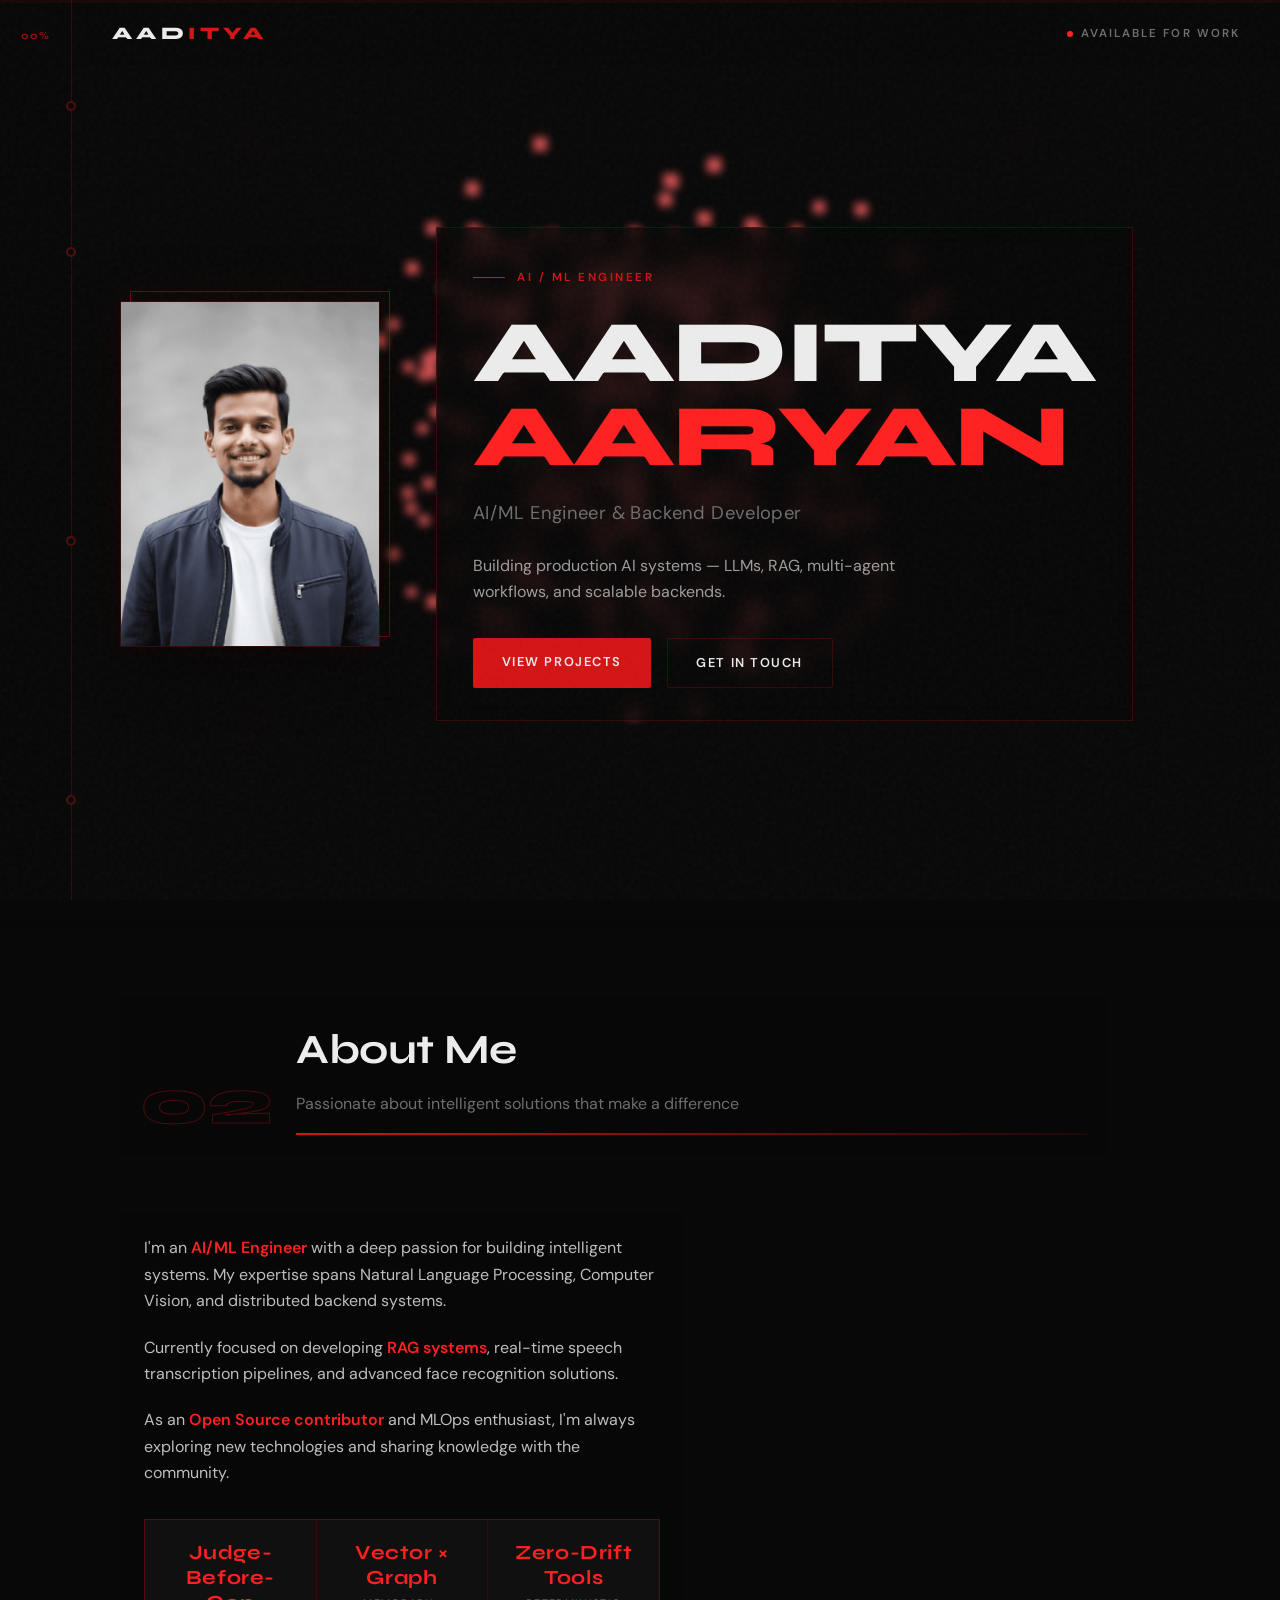
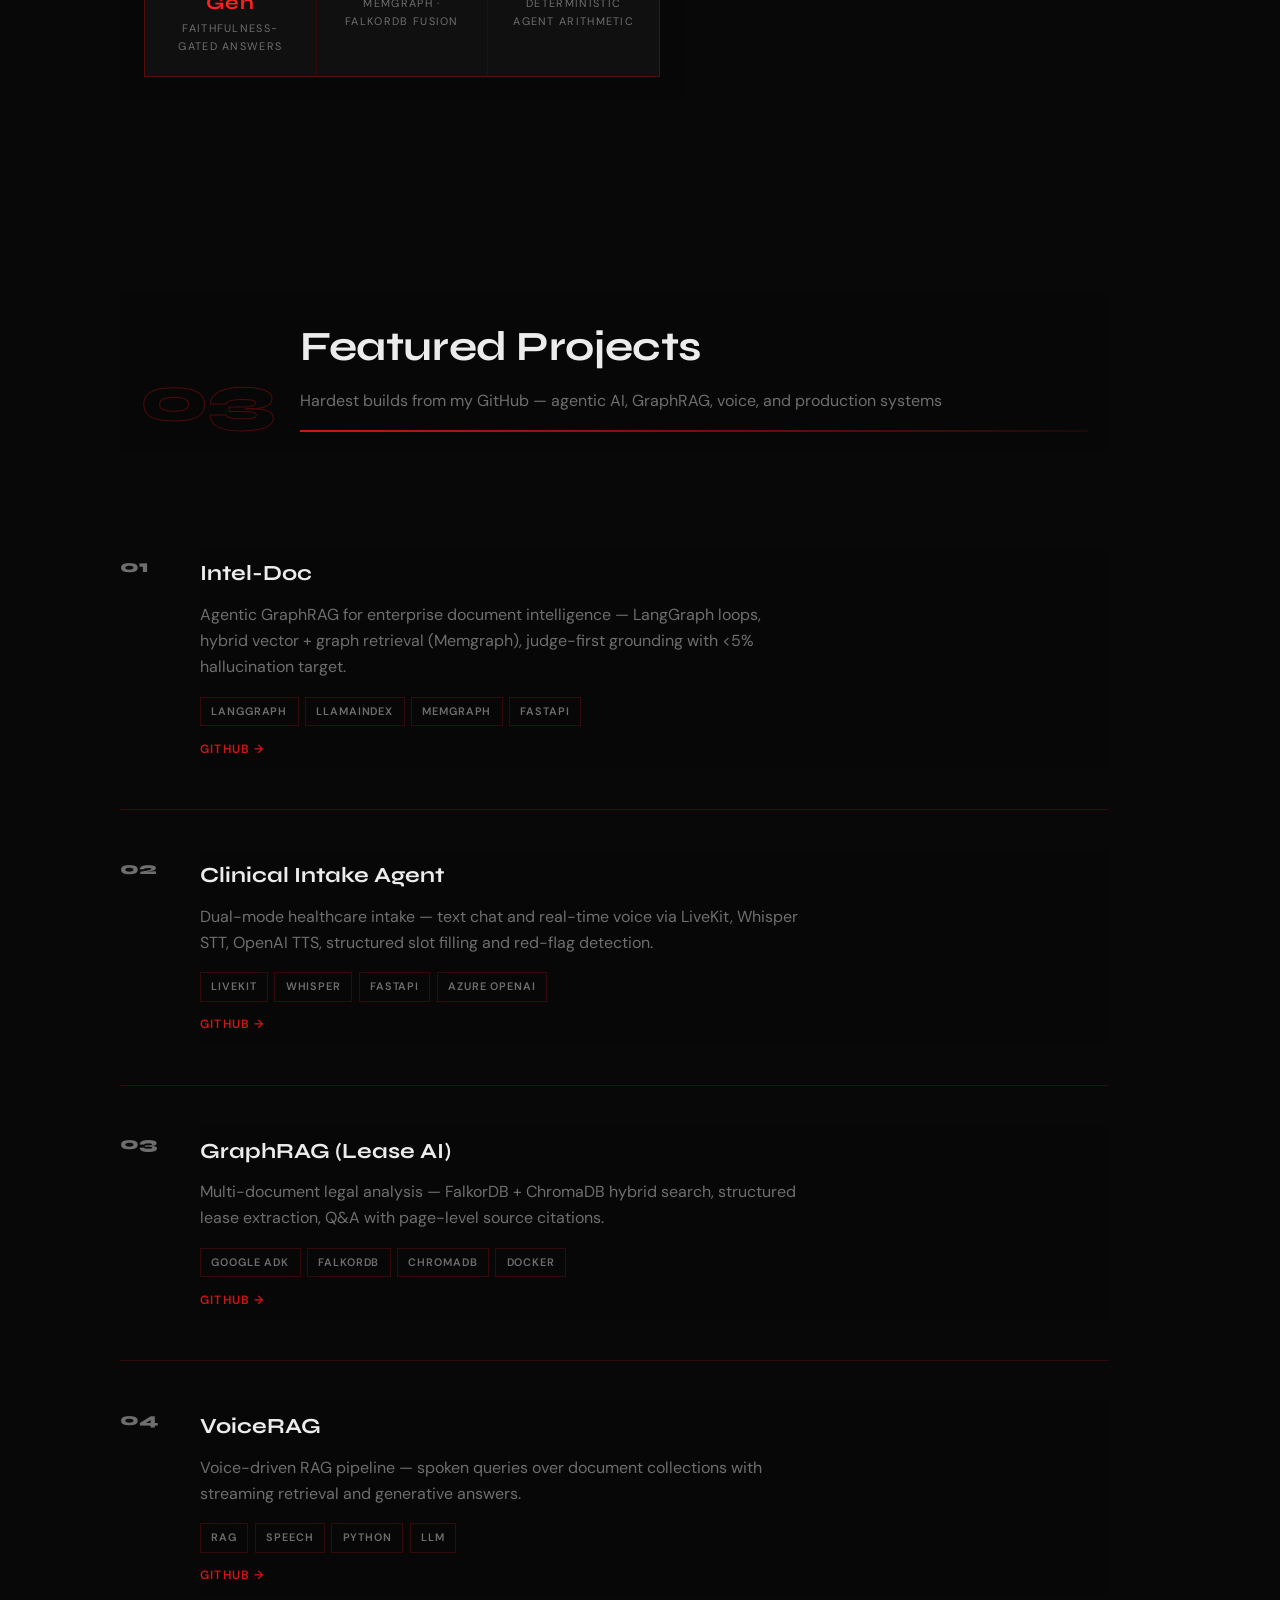
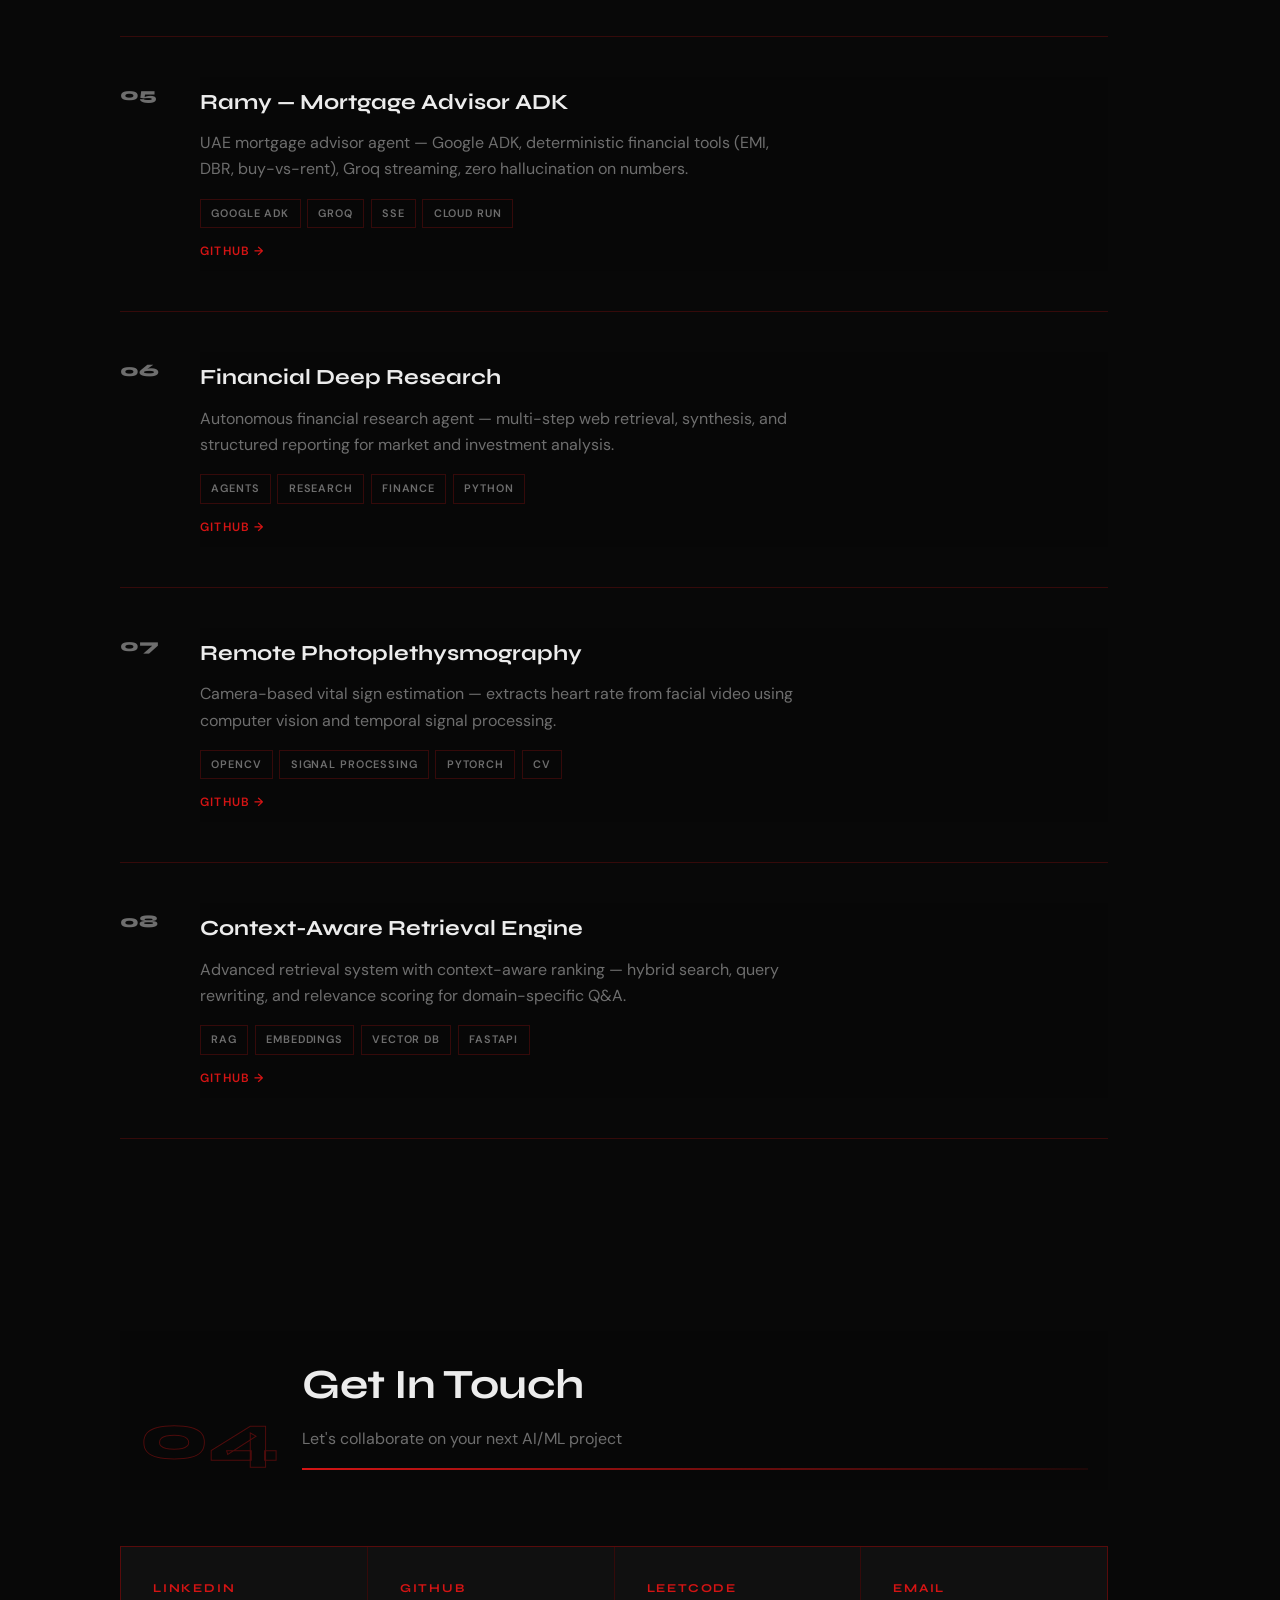
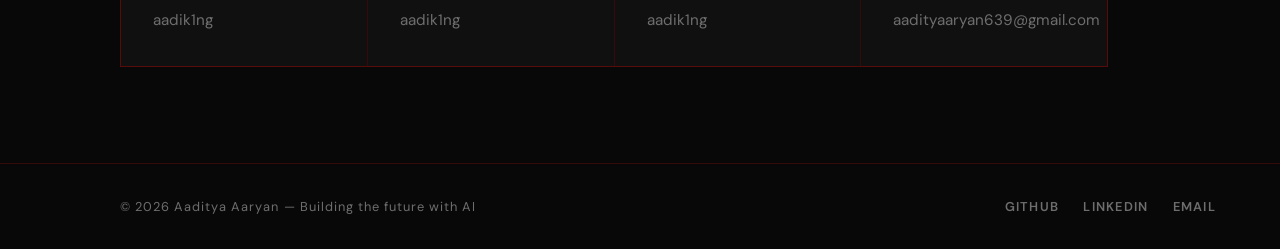
==== index.html @ 8dec20c9 "Update contribution calendar to include activity highlights in red and black theme. Adjust SVG post-" ====
﻿<!DOCTYPE html>
<html lang="en">
<head>
    <meta charset="UTF-8">
    <meta name="viewport" content="width=device-width, initial-scale=1.0">
    <title>AADITYA — AI/ML Engineer</title>
    <link rel="preconnect" href="https://fonts.googleapis.com">
    <link rel="preconnect" href="https://fonts.gstatic.com" crossorigin>
    <link href="https://fonts.googleapis.com/css2?family=Syne:wght@400;600;700;800&family=DM+Sans:ital,opsz,wght@0,9..40,400;0,9..40,500;0,9..40,600;1,9..40,400&display=swap" rel="stylesheet">
    <style>
        *, *::before, *::after { margin: 0; padding: 0; box-sizing: border-box; }

        :root {
            --red: #d41414;
            --red-hot: #ff2020;
            --red-dim: #5c0a0a;
            --red-glow: rgba(212, 20, 20, 0.5);
            --black: #080808;
            --surface: #101010;
            --surface-2: #181818;
            --border: rgba(212, 20, 20, 0.22);
            --text: #ececec;
            --muted: #6e6e6e;
            --rail-w: 72px;
            --top-bar: 3px;
        }

        html {
            scroll-behavior: smooth;
            scroll-timeline: --page-scroll block;
        }

        body {
            font-family: 'DM Sans', sans-serif;
            background: var(--black);
            color: var(--text);
            line-height: 1.65;
            overflow-x: hidden;
        }

        /* ── Grain texture ── */
        body::after {
            content: '';
            position: fixed; inset: 0; z-index: 9998; pointer-events: none;
            opacity: 0.035;
            background-image: url("data:image/svg+xml,%3Csvg viewBox='0 0 256 256' xmlns='http://www.w3.org/2000/svg'%3E%3Cfilter id='n'%3E%3CfeTurbulence type='fractalNoise' baseFrequency='0.85' numOctaves='4' stitchTiles='stitch'/%3E%3C/filter%3E%3Crect width='100%25' height='100%25' filter='url(%23n)'/%3E%3C/svg%3E");
        }

        /* Three.js — fixed full-viewport background layer */
        .arch-bg {
            position: fixed;
            top: 0; left: 0;
            width: 100vw; height: 100vh;
            z-index: 0;
            pointer-events: none;
            filter: blur(4px);
            opacity: 0.88;
            transform: scale(1.04);
            transform-origin: center center;
        }

        #arch-canvas {
            display: block;
            width: 100%; height: 100%;
        }

        /* Text panels — readability without covering the canvas */
        .section-head,
        .about-text,
        .project-row > div {
            background: rgba(8, 8, 8, 0.78);
            backdrop-filter: blur(8px);
        }

        .section-head { padding: 1.25rem; margin-bottom: -1.25rem; }
        .about-text { padding: 1.5rem; }
        .project-row > div { padding: 0.5rem 1rem 0.5rem 0; }

        /* ══════════════════════════════════════
           SCROLL PROGRESS — top horizontal bar
           Line fills the track as you scroll
        ══════════════════════════════════════ */
        .progress-top {
            position: fixed; top: 0; left: 0; right: 0;
            height: var(--top-bar); z-index: 1100;
            background: rgba(212, 20, 20, 0.08);
        }

        .progress-top__fill {
            height: 100%; width: 100%;
            background: linear-gradient(90deg, var(--red-dim), var(--red-hot));
            transform-origin: left center;
            transform: scaleX(0);
            box-shadow: 0 0 12px var(--red-glow);
        }

        @supports (animation-timeline: scroll()) {
            @keyframes grow-horizontal {
                from { transform: scaleX(0); }
                to   { transform: scaleX(1); }
            }
            .progress-top__fill {
                animation: grow-horizontal linear both;
                animation-timeline: --page-scroll;
            }
        }

        /* ══════════════════════════════════════
           SCROLL RAIL — left vertical bar
           Imaginary track + red line fills down
        ══════════════════════════════════════ */
        .scroll-rail {
            position: fixed;
            left: 0; top: 0; bottom: 0;
            width: var(--rail-w);
            z-index: 1050;
            display: flex;
            flex-direction: column;
            align-items: center;
            padding: calc(var(--top-bar) + 1.5rem) 0 1.5rem;
            border-right: 1px solid var(--border);
            background: rgba(8, 8, 8, 0.92);
            backdrop-filter: blur(12px);
        }

        .scroll-rail__track {
            position: relative;
            flex: 1;
            width: 2px;
            margin: 0.5rem 0;
            background: rgba(212, 20, 20, 0.12);
            border-radius: 2px;
            overflow: visible;
        }

        /* The fill line inside the imaginary bar */
        .scroll-rail__fill {
            position: absolute;
            top: 0; left: 0;
            width: 100%;
            height: 100%;
            background: linear-gradient(180deg, var(--red-hot), var(--red));
            border-radius: 2px;
            transform-origin: top center;
            transform: scaleY(0);
            box-shadow: 0 0 10px var(--red-glow);
        }

        @supports (animation-timeline: scroll()) {
            @keyframes grow-vertical {
                from { transform: scaleY(0); }
                to   { transform: scaleY(1); }
            }
            .scroll-rail__fill {
                animation: grow-vertical linear both;
                animation-timeline: --page-scroll;
            }
        }

        /* Glowing head that rides the fill line */
        .scroll-rail__head {
            position: absolute;
            left: 50%;
            width: 8px; height: 8px;
            border-radius: 50%;
            background: var(--red-hot);
            transform: translate(-50%, -50%) scale(0);
            box-shadow: 0 0 14px var(--red-hot), 0 0 28px var(--red-glow);
            pointer-events: none;
            opacity: 0;
            transition: top 0.08s linear, opacity 0.3s;
        }

        .scroll-rail__head.visible {
            opacity: 1;
            transform: translate(-50%, -50%) scale(1);
        }

        .scroll-rail__nav {
            position: absolute;
            inset: calc(var(--top-bar) + 1.5rem) 0 3rem;
            display: flex;
            justify-content: center;
        }

        .scroll-rail__dots {
            list-style: none;
            position: relative;
            width: 100%;
            height: 100%;
        }

        .scroll-rail__dots li {
            position: absolute;
            left: 50%;
            transform: translateX(-50%);
        }

        .scroll-rail__dots a {
            display: flex;
            align-items: center;
            gap: 0.75rem;
            text-decoration: none;
            color: var(--muted);
            position: relative;
            left: calc(var(--rail-w) / 2 - 1px);
        }

        .scroll-rail__dots .dot {
            width: 10px; height: 10px;
            border-radius: 50%;
            border: 2px solid rgba(212, 20, 20, 0.35);
            background: var(--black);
            transition: transform 0.35s cubic-bezier(0.34, 1.56, 0.64, 1),
                        border-color 0.3s, background 0.3s, box-shadow 0.3s;
            flex-shrink: 0;
        }

        .scroll-rail__dots a:hover .dot,
        .scroll-rail__dots a.active .dot {
            border-color: var(--red-hot);
            background: var(--red);
            box-shadow: 0 0 12px var(--red-glow);
        }

        .scroll-rail__dots a.active .dot {
            transform: scale(1.35);
        }

        .scroll-rail__dots .label {
            position: absolute;
            left: 22px;
            white-space: nowrap;
            font-size: 0.7rem;
            font-weight: 600;
            letter-spacing: 0.14em;
            text-transform: uppercase;
            opacity: 0;
            transform: translateX(-6px);
            transition: opacity 0.25s, transform 0.25s;
            pointer-events: none;
            color: var(--text);
        }

        .scroll-rail__dots a:hover .label,
        .scroll-rail__dots a.active .label {
            opacity: 1;
            transform: translateX(0);
        }

        .scroll-rail__percent {
            font-family: 'Syne', sans-serif;
            font-size: 0.65rem;
            font-weight: 700;
            letter-spacing: 0.1em;
            color: var(--red);
            opacity: 0.7;
        }

        /* ── Main layout offset for rail ── */
        .site-main {
            margin-left: var(--rail-w);
            position: relative;
            z-index: 2;
        }

        /* ── Navbar ── */
        .navbar {
            position: fixed;
            top: var(--top-bar);
            left: var(--rail-w); right: 0;
            z-index: 1000;
            padding: 1rem 2.5rem;
            display: flex;
            justify-content: space-between;
            align-items: center;
            background: rgba(8, 8, 8, 0.7);
            backdrop-filter: blur(16px);
            border-bottom: 1px solid transparent;
            transition: border-color 0.4s, background 0.4s;
        }

        .navbar.scrolled {
            border-bottom-color: var(--border);
            background: rgba(8, 8, 8, 0.95);
        }

        .logo {
            font-family: 'Syne', sans-serif;
            font-size: 1.1rem;
            font-weight: 800;
            letter-spacing: 0.25em;
            color: var(--text);
            text-decoration: none;
        }

        .logo span { color: var(--red); }

        .nav-status {
            font-size: 0.72rem;
            font-weight: 600;
            letter-spacing: 0.18em;
            text-transform: uppercase;
            color: var(--muted);
            display: flex;
            align-items: center;
            gap: 0.5rem;
        }

        .nav-status::before {
            content: '';
            width: 6px; height: 6px;
            border-radius: 50%;
            background: var(--red-hot);
        }

        /* ── Hero ── */
        .hero {
            min-height: 100vh;
            display: grid;
            grid-template-columns: minmax(260px, 380px) 1fr;
            gap: 3.5rem;
            align-items: center;
            max-width: 1100px;
            padding: 7rem 4rem 4rem 3rem;
            position: relative;
        }

        .hero-photo {
            position: relative;
            z-index: 2;
            animation: hero-in 1s cubic-bezier(0.22, 1, 0.36, 1) forwards;
        }

        .hero-photo::before {
            content: '';
            position: absolute;
            inset: -10px -10px 10px 10px;
            border: 1px solid rgba(212, 20, 20, 0.45);
            pointer-events: none;
            transition: inset 0.4s ease;
        }

        .hero-photo:hover::before {
            inset: -14px -14px 14px 14px;
            border-color: var(--red);
        }

        .hero-photo img {
            display: block;
            width: 100%;
            aspect-ratio: 3 / 4;
            object-fit: cover;
            object-position: center top;
            border: 1px solid var(--border);
            box-shadow: 0 16px 48px rgba(0, 0, 0, 0.5), 0 0 32px rgba(212, 20, 20, 0.12);
            filter: grayscale(10%) contrast(1.05);
            transition: filter 0.4s ease;
        }

        .hero-photo:hover img {
            filter: grayscale(0%) contrast(1.08);
        }

        .hero-content {
            position: relative; z-index: 2;
            animation: hero-in 1s cubic-bezier(0.22, 1, 0.36, 1) 0.12s forwards;
            opacity: 0;
            background: rgba(8, 8, 8, 0.72);
            backdrop-filter: blur(10px);
            padding: 2rem 2.25rem;
            border: 1px solid var(--border);
        }

        @keyframes hero-in {
            from { opacity: 0; transform: translateY(20px); }
            to   { opacity: 1; transform: translateY(0); }
        }

        .hero-eyebrow {
            display: inline-flex;
            align-items: center;
            gap: 0.75rem;
            font-size: 0.72rem;
            font-weight: 600;
            letter-spacing: 0.22em;
            text-transform: uppercase;
            color: var(--red);
            margin-bottom: 1.5rem;
        }

        .hero-eyebrow::before {
            content: '';
            width: 32px; height: 1px;
            background: var(--red);
        }

        .hero h1 {
            font-family: 'Syne', sans-serif;
            font-size: clamp(3.2rem, 7vw, 5.5rem);
            font-weight: 800;
            line-height: 0.95;
            letter-spacing: -0.02em;
            margin-bottom: 1.25rem;
        }

        .hero h1 em {
            font-style: normal;
            color: var(--red-hot);
            display: block;
        }

        .hero-sub {
            font-size: clamp(1rem, 2vw, 1.15rem);
            color: var(--muted);
            margin-bottom: 1.5rem;
            letter-spacing: 0.02em;
        }

        .hero-desc {
            max-width: 480px;
            color: rgba(236, 236, 236, 0.65);
            margin-bottom: 2rem;
        }

        .cta-row {
            display: flex; gap: 1rem; flex-wrap: wrap;
        }

        .btn {
            padding: 0.85rem 1.8rem;
            font-family: 'DM Sans', sans-serif;
            font-size: 0.8rem;
            font-weight: 600;
            letter-spacing: 0.12em;
            text-transform: uppercase;
            text-decoration: none;
            border-radius: 2px;
            transition: transform 0.3s, box-shadow 0.3s, background 0.3s;
            position: relative;
            overflow: hidden;
        }

        .btn-primary {
            background: var(--red);
            color: var(--text);
            border: none;
        }

        .btn-primary:hover {
            background: var(--red-hot);
            transform: translateY(-2px);
            box-shadow: 0 8px 30px var(--red-glow);
        }

        .btn-ghost {
            background: transparent;
            color: var(--text);
            border: 1px solid var(--border);
        }

        .btn-ghost:hover {
            border-color: var(--red);
            color: var(--red-hot);
            transform: translateY(-2px);
        }

        /* ── Sections ── */
        .section {
            padding: 6rem 4rem 6rem 3rem;
            max-width: 1100px;
            position: relative;
        }

        .section-head {
            display: grid;
            grid-template-columns: auto 1fr;
            gap: 1.5rem;
            align-items: end;
            margin-bottom: 3.5rem;
        }

        .section-num {
            font-family: 'Syne', sans-serif;
            font-size: 4rem;
            font-weight: 800;
            line-height: 1;
            color: transparent;
            -webkit-text-stroke: 1px rgba(212, 20, 20, 0.35);
        }

        .section-title {
            font-family: 'Syne', sans-serif;
            font-size: clamp(1.8rem, 4vw, 2.6rem);
            font-weight: 700;
            letter-spacing: -0.01em;
            margin-bottom: 0.4rem;
        }

        .section-sub {
            color: var(--muted);
            font-size: 1rem;
        }

        /* Section divider with fill-on-scroll mini bar */
        .section-bar {
            height: 2px;
            background: rgba(212, 20, 20, 0.1);
            margin-top: 1rem;
            position: relative;
            overflow: hidden;
        }

        .section-bar__fill {
            position: absolute;
            inset: 0;
            background: linear-gradient(90deg, var(--red), transparent);
            transform-origin: left;
            transform: scaleX(0);
            transition: transform 1s cubic-bezier(0.22, 1, 0.36, 1);
        }

        .section-head.in-view .section-bar__fill {
            transform: scaleX(1);
        }

        /* ── About ── */
        .about-grid {
            display: grid;
            grid-template-columns: 1.2fr 0.8fr;
            gap: 3rem;
            align-items: start;
        }

        .about-text p {
            margin-bottom: 1.25rem;
            color: rgba(236, 236, 236, 0.8);
        }

        .highlight { color: var(--red-hot); font-weight: 600; }

        .stat-row {
            display: grid;
            grid-template-columns: repeat(3, 1fr);
            gap: 1px;
            background: var(--border);
            margin-top: 2rem;
            border: 1px solid var(--border);
        }

        .stat {
            background: var(--surface);
            padding: 1.25rem;
            text-align: center;
        }

        .stat strong {
            display: block;
            font-family: 'Syne', sans-serif;
            font-size: clamp(0.95rem, 2.2vw, 1.25rem);
            line-height: 1.25;
            letter-spacing: 0.03em;
            color: var(--red-hot);
        }

        .stat span {
            font-size: 0.68rem;
            letter-spacing: 0.12em;
            text-transform: uppercase;
            color: var(--muted);
            display: block;
            margin-top: 0.35rem;
        }

        /* ── Skills with fill bars ── */
        .skills-grid {
            display: grid;
            grid-template-columns: repeat(auto-fit, minmax(280px, 1fr));
            gap: 1.25rem;
        }

        .skill-card {
            background: var(--surface);
            border: 1px solid var(--border);
            padding: 1.75rem;
            position: relative;
            overflow: hidden;
            opacity: 0;
            transform: translateY(28px);
            transition: opacity 0.6s ease, transform 0.6s cubic-bezier(0.22, 1, 0.36, 1),
                        border-color 0.3s;
        }

        .skill-card.visible {
            opacity: 1;
            transform: translateY(0);
        }

        .skill-card:hover { border-color: rgba(212, 20, 20, 0.5); }

        .skill-card-top {
            display: flex;
            justify-content: space-between;
            align-items: flex-start;
            margin-bottom: 1rem;
        }

        .skill-card h3 {
            font-family: 'Syne', sans-serif;
            font-size: 0.95rem;
            font-weight: 700;
            letter-spacing: 0.06em;
            text-transform: uppercase;
        }

        .skill-icon { font-size: 1.5rem; }

        /* Imaginary horizontal bar that fills on scroll-into-view */
        .skill-meter {
            height: 3px;
            background: rgba(212, 20, 20, 0.1);
            margin-bottom: 1.25rem;
            position: relative;
            overflow: hidden;
        }

        .skill-meter__fill {
            position: absolute;
            inset: 0;
            background: linear-gradient(90deg, var(--red-dim), var(--red-hot));
            transform-origin: left;
            transform: scaleX(0);
            transition: transform 1.2s cubic-bezier(0.22, 1, 0.36, 1);
        }

        .skill-card.visible .skill-meter__fill {
            transform: scaleX(var(--meter, 0.85));
        }

        .skill-list { list-style: none; }

        .skill-list li {
            padding: 0.35rem 0;
            font-size: 0.92rem;
            color: rgba(236, 236, 236, 0.7);
            border-bottom: 1px solid rgba(255, 255, 255, 0.04);
        }

        .skill-list li::before {
            content: '—';
            color: var(--red);
            margin-right: 0.5rem;
            font-size: 0.7rem;
        }

        /* ── Projects ── */
        .projects-list { display: flex; flex-direction: column; gap: 0; }

        .project-row {
            display: grid;
            grid-template-columns: 48px 1fr;
            gap: 2rem;
            padding: 2.5rem 0;
            border-bottom: 1px solid var(--border);
            opacity: 0;
            transform: translateX(-20px);
            transition: opacity 0.7s ease, transform 0.7s cubic-bezier(0.22, 1, 0.36, 1);
        }

        .project-row.visible {
            opacity: 1;
            transform: translateX(0);
        }

        .project-row:hover .project-index { color: var(--red-hot); }

        .project-index {
            font-family: 'Syne', sans-serif;
            font-size: 1.1rem;
            font-weight: 800;
            color: var(--muted);
            padding-top: 0.2rem;
            transition: color 0.3s;
        }

        .project-row h3 {
            font-family: 'Syne', sans-serif;
            font-size: 1.35rem;
            font-weight: 700;
            margin-bottom: 0.6rem;
            transition: color 0.3s;
        }

        .project-row h3 a {
            color: inherit;
            text-decoration: none;
        }

        .project-row h3 a:hover { color: var(--red-hot); }

        .project-link {
            display: inline-flex;
            align-items: center;
            gap: 0.35rem;
            margin-top: 0.85rem;
            font-size: 0.75rem;
            font-weight: 600;
            letter-spacing: 0.1em;
            text-transform: uppercase;
            color: var(--red);
            text-decoration: none;
            transition: color 0.3s, gap 0.3s;
        }

        .project-link:hover {
            color: var(--red-hot);
            gap: 0.55rem;
        }

        .project-row:hover h3 { color: var(--red-hot); }

        .project-row p {
            color: var(--muted);
            margin-bottom: 1rem;
            max-width: 600px;
        }

        .tags { display: flex; flex-wrap: wrap; gap: 0.4rem; }

        .tag {
            font-size: 0.68rem;
            font-weight: 600;
            letter-spacing: 0.08em;
            text-transform: uppercase;
            padding: 0.3rem 0.65rem;
            border: 1px solid var(--border);
            color: var(--muted);
            transition: border-color 0.3s, color 0.3s;
        }

        .project-row:hover .tag {
            border-color: rgba(212, 20, 20, 0.4);
            color: var(--text);
        }

        /* ── Contact ── */
        .contact-grid {
            display: grid;
            grid-template-columns: repeat(auto-fit, minmax(220px, 1fr));
            gap: 1px;
            background: var(--border);
            border: 1px solid var(--border);
            opacity: 0;
            transform: translateY(24px);
            transition: opacity 0.7s, transform 0.7s;
        }

        .contact-grid.visible {
            opacity: 1;
            transform: translateY(0);
        }

        .contact-cell {
            background: var(--surface);
            padding: 2rem;
            text-decoration: none;
            color: inherit;
            transition: background 0.3s;
            position: relative;
            overflow: hidden;
        }

        .contact-cell::after {
            content: '';
            position: absolute;
            bottom: 0; left: 0;
            height: 2px; width: 100%;
            background: var(--red);
            transform: scaleX(0);
            transform-origin: left;
            transition: transform 0.45s cubic-bezier(0.22, 1, 0.36, 1);
        }

        .contact-cell:hover {
            background: var(--surface-2);
        }

        .contact-cell:hover::after {
            transform: scaleX(1);
        }

        .contact-cell strong {
            display: block;
            font-family: 'Syne', sans-serif;
            font-size: 0.75rem;
            letter-spacing: 0.15em;
            text-transform: uppercase;
            color: var(--red);
            margin-bottom: 0.5rem;
        }

        .contact-cell span { color: var(--muted); font-size: 0.95rem; }

        /* ── Footer ── */
        .footer {
            padding: 2rem 4rem 2rem calc(var(--rail-w) + 3rem);
            border-top: 1px solid var(--border);
            display: flex;
            justify-content: space-between;
            align-items: center;
            flex-wrap: wrap;
            gap: 1rem;
            position: relative;
            z-index: 2;
        }

        .footer p {
            font-size: 0.8rem;
            color: var(--muted);
            letter-spacing: 0.08em;
        }

        .footer-links { display: flex; gap: 1.5rem; }

        .footer-links a {
            color: var(--muted);
            text-decoration: none;
            font-size: 0.8rem;
            font-weight: 600;
            letter-spacing: 0.1em;
            text-transform: uppercase;
            transition: color 0.3s;
        }

        .footer-links a:hover { color: var(--red-hot); }

        /* ── Mobile progress (bottom) ── */
        .progress-mobile {
            display: none;
            position: fixed;
            bottom: 0; left: 0; right: 0;
            height: 3px;
            background: rgba(212, 20, 20, 0.1);
            z-index: 1100;
        }

        .progress-mobile__fill {
            height: 100%;
            background: var(--red);
            transform-origin: left;
            transform: scaleX(0);
            box-shadow: 0 0 8px var(--red-glow);
        }

        /* ── Responsive ── */
        @media (max-width: 900px) {
            :root { --rail-w: 0px; }

            .scroll-rail { display: none; }
            .site-main { margin-left: 0; }
            .navbar { left: 0; padding: 1rem 1.5rem; }
            .hero {
                grid-template-columns: 1fr;
                gap: 2rem;
                padding: 6rem 1.5rem 3rem;
            }
            .hero-photo {
                max-width: 280px;
                margin: 0 auto;
            }
            .section { padding: 4rem 1.5rem; }
            .about-grid { grid-template-columns: 1fr; }
            .stat-row { grid-template-columns: 1fr; }
            .footer { padding: 2rem 1.5rem; justify-content: center; text-align: center; }
            .progress-mobile { display: block; }
        }

        @media (prefers-reduced-motion: reduce) {
            *, *::before, *::after {
                animation-duration: 0.01ms !important;
                animation-iteration-count: 1 !important;
                transition-duration: 0.01ms !important;
            }
            html { scroll-behavior: auto; }
        }
    </style>
</head>
<body>
    <div class="arch-bg" aria-hidden="true">
        <canvas id="arch-canvas"></canvas>
    </div>

    <!-- Top scroll progress bar -->
    <div class="progress-top" aria-hidden="true">
        <div class="progress-top__fill" id="progress-top-fill"></div>
    </div>

    <!-- Left vertical scroll rail — line fills the track -->
    <aside class="scroll-rail" aria-label="Scroll progress and navigation">
        <nav class="scroll-rail__nav">
            <div class="scroll-rail__track" aria-hidden="true">
                <div class="scroll-rail__fill" id="progress-vertical-fill"></div>
                <div class="scroll-rail__head" id="scroll-head"></div>
            </div>
            <ul class="scroll-rail__dots" id="rail-dots">
                <li><a href="#home" data-section="home"><span class="dot"></span><span class="label">Home</span></a></li>
                <li><a href="#about" data-section="about"><span class="dot"></span><span class="label">About</span></a></li>
                <li><a href="#projects" data-section="projects"><span class="dot"></span><span class="label">Projects</span></a></li>
                <li><a href="#contact" data-section="contact"><span class="dot"></span><span class="label">Contact</span></a></li>
            </ul>
        </nav>
        <span class="scroll-rail__percent" id="scroll-percent">00%</span>
    </aside>

    <div class="progress-mobile" aria-hidden="true">
        <div class="progress-mobile__fill" id="progress-mobile-fill"></div>
    </div>

    <header class="navbar" id="navbar">
        <a href="#home" class="logo">AAD<span>ITYA</span></a>
        <div class="nav-status">Available for work</div>
    </header>

    <main class="site-main">
        <section class="hero" id="home" data-section>
            <div class="hero-photo">
                <img src="my_image.png" alt="Aaditya Aaryan">
            </div>
            <div class="hero-content">
                <div class="hero-eyebrow">AI / ML Engineer</div>
                <h1>AADITYA<em>AARYAN</em></h1>
                <p class="hero-sub">AI/ML Engineer & Backend Developer</p>
                <p class="hero-desc">
                    Building production AI systems — LLMs, RAG, multi-agent workflows,
                    and scalable backends.
                </p>
                <div class="cta-row">
                    <a href="#projects" class="btn btn-primary">View Projects</a>
                    <a href="#contact" class="btn btn-ghost">Get In Touch</a>
                </div>
            </div>
        </section>

        <section class="section" id="about" data-section>
            <div class="section-head reveal-head">
                <span class="section-num">02</span>
                <div>
                    <h2 class="section-title">About Me</h2>
                    <p class="section-sub">Passionate about intelligent solutions that make a difference</p>
                    <div class="section-bar"><div class="section-bar__fill"></div></div>
                </div>
            </div>
            <div class="about-grid">
                <div class="about-text">
                    <p>
                        I'm an <span class="highlight">AI/ML Engineer</span> with a deep passion for building intelligent systems.
                        My expertise spans Natural Language Processing, Computer Vision, and distributed backend systems.
                    </p>
                    <p>
                        Currently focused on developing <span class="highlight">RAG systems</span>, real-time speech transcription pipelines,
                        and advanced face recognition solutions.
                    </p>
                    <p>
                        As an <span class="highlight">Open Source contributor</span> and MLOps enthusiast, I'm always exploring
                        new technologies and sharing knowledge with the community.
                    </p>
                    <div class="stat-row">
                        <div class="stat"><strong>Judge-Before-Gen</strong><span>Faithfulness-Gated Answers</span></div>
                        <div class="stat"><strong>Vector × Graph</strong><span>Memgraph · FalkorDB Fusion</span></div>
                        <div class="stat"><strong>Zero-Drift Tools</strong><span>Deterministic Agent Arithmetic</span></div>
                    </div>
                </div>
            </div>
        </section>

        <section class="section" id="projects" data-section>
            <div class="section-head reveal-head">
                <span class="section-num">03</span>
                <div>
                    <h2 class="section-title">Featured Projects</h2>
                    <p class="section-sub">Hardest builds from my GitHub — agentic AI, GraphRAG, voice, and production systems</p>
                    <div class="section-bar"><div class="section-bar__fill"></div></div>
                </div>
            </div>
            <div class="projects-list">
                <article class="project-row" data-delay="0">
                    <span class="project-index">01</span>
                    <div>
                        <h3><a href="https://github.com/Aadik1ng/Intel-Doc" target="_blank" rel="noopener">Intel-Doc</a></h3>
                        <p>Agentic GraphRAG for enterprise document intelligence — LangGraph loops, hybrid vector + graph retrieval (Memgraph), judge-first grounding with &lt;5% hallucination target.</p>
                        <div class="tags">
                            <span class="tag">LangGraph</span><span class="tag">LlamaIndex</span>
                            <span class="tag">Memgraph</span><span class="tag">FastAPI</span>
                        </div>
                        <a class="project-link" href="https://github.com/Aadik1ng/Intel-Doc" target="_blank" rel="noopener">GitHub →</a>
                    </div>
                </article>
                <article class="project-row" data-delay="80">
                    <span class="project-index">02</span>
                    <div>
                        <h3><a href="https://github.com/Aadik1ng/Clinical-intake-agent" target="_blank" rel="noopener">Clinical Intake Agent</a></h3>
                        <p>Dual-mode healthcare intake — text chat and real-time voice via LiveKit, Whisper STT, OpenAI TTS, structured slot filling and red-flag detection.</p>
                        <div class="tags">
                            <span class="tag">LiveKit</span><span class="tag">Whisper</span>
                            <span class="tag">FastAPI</span><span class="tag">Azure OpenAI</span>
                        </div>
                        <a class="project-link" href="https://github.com/Aadik1ng/Clinical-intake-agent" target="_blank" rel="noopener">GitHub →</a>
                    </div>
                </article>
                <article class="project-row" data-delay="160">
                    <span class="project-index">03</span>
                    <div>
                        <h3><a href="https://github.com/Aadik1ng/GraphRAG" target="_blank" rel="noopener">GraphRAG (Lease AI)</a></h3>
                        <p>Multi-document legal analysis — FalkorDB + ChromaDB hybrid search, structured lease extraction, Q&A with page-level source citations.</p>
                        <div class="tags">
                            <span class="tag">Google ADK</span><span class="tag">FalkorDB</span>
                            <span class="tag">ChromaDB</span><span class="tag">Docker</span>
                        </div>
                        <a class="project-link" href="https://github.com/Aadik1ng/GraphRAG" target="_blank" rel="noopener">GitHub →</a>
                    </div>
                </article>
                <article class="project-row" data-delay="240">
                    <span class="project-index">04</span>
                    <div>
                        <h3><a href="https://github.com/Aadik1ng/VoiceRAG" target="_blank" rel="noopener">VoiceRAG</a></h3>
                        <p>Voice-driven RAG pipeline — spoken queries over document collections with streaming retrieval and generative answers.</p>
                        <div class="tags">
                            <span class="tag">RAG</span><span class="tag">Speech</span>
                            <span class="tag">Python</span><span class="tag">LLM</span>
                        </div>
                        <a class="project-link" href="https://github.com/Aadik1ng/VoiceRAG" target="_blank" rel="noopener">GitHub →</a>
                    </div>
                </article>
                <article class="project-row" data-delay="320">
                    <span class="project-index">05</span>
                    <div>
                        <h3><a href="https://github.com/Aadik1ng/Mortgage_Advisor_ADK" target="_blank" rel="noopener">Ramy — Mortgage Advisor ADK</a></h3>
                        <p>UAE mortgage advisor agent — Google ADK, deterministic financial tools (EMI, DBR, buy-vs-rent), Groq streaming, zero hallucination on numbers.</p>
                        <div class="tags">
                            <span class="tag">Google ADK</span><span class="tag">Groq</span>
                            <span class="tag">SSE</span><span class="tag">Cloud Run</span>
                        </div>
                        <a class="project-link" href="https://github.com/Aadik1ng/Mortgage_Advisor_ADK" target="_blank" rel="noopener">GitHub →</a>
                    </div>
                </article>
                <article class="project-row" data-delay="400">
                    <span class="project-index">06</span>
                    <div>
                        <h3><a href="https://github.com/Aadik1ng/Financial_Deep_Research" target="_blank" rel="noopener">Financial Deep Research</a></h3>
                        <p>Autonomous financial research agent — multi-step web retrieval, synthesis, and structured reporting for market and investment analysis.</p>
                        <div class="tags">
                            <span class="tag">Agents</span><span class="tag">Research</span>
                            <span class="tag">Finance</span><span class="tag">Python</span>
                        </div>
                        <a class="project-link" href="https://github.com/Aadik1ng/Financial_Deep_Research" target="_blank" rel="noopener">GitHub →</a>
                    </div>
                </article>
                <article class="project-row" data-delay="480">
                    <span class="project-index">07</span>
                    <div>
                        <h3><a href="https://github.com/Aadik1ng/Remote-Photoplethysmography" target="_blank" rel="noopener">Remote Photoplethysmography</a></h3>
                        <p>Camera-based vital sign estimation — extracts heart rate from facial video using computer vision and temporal signal processing.</p>
                        <div class="tags">
                            <span class="tag">OpenCV</span><span class="tag">Signal Processing</span>
                            <span class="tag">PyTorch</span><span class="tag">CV</span>
                        </div>
                        <a class="project-link" href="https://github.com/Aadik1ng/Remote-Photoplethysmography" target="_blank" rel="noopener">GitHub →</a>
                    </div>
                </article>
                <article class="project-row" data-delay="560">
                    <span class="project-index">08</span>
                    <div>
                        <h3><a href="https://github.com/Aadik1ng/Context-Aware-Retrieval-Engine" target="_blank" rel="noopener">Context-Aware Retrieval Engine</a></h3>
                        <p>Advanced retrieval system with context-aware ranking — hybrid search, query rewriting, and relevance scoring for domain-specific Q&A.</p>
                        <div class="tags">
                            <span class="tag">RAG</span><span class="tag">Embeddings</span>
                            <span class="tag">Vector DB</span><span class="tag">FastAPI</span>
                        </div>
                        <a class="project-link" href="https://github.com/Aadik1ng/Context-Aware-Retrieval-Engine" target="_blank" rel="noopener">GitHub →</a>
                    </div>
                </article>
            </div>
        </section>

        <section class="section" id="contact" data-section>
            <div class="section-head reveal-head">
                <span class="section-num">04</span>
                <div>
                    <h2 class="section-title">Get In Touch</h2>
                    <p class="section-sub">Let's collaborate on your next AI/ML project</p>
                    <div class="section-bar"><div class="section-bar__fill"></div></div>
                </div>
            </div>
            <div class="contact-grid">
                <a class="contact-cell" href="https://www.linkedin.com/in/aaditya-a-b95254214" target="_blank" rel="noopener">
                    <strong>LinkedIn</strong>
                    <span>aadik1ng</span>
                </a>
                <a class="contact-cell" href="https://github.com/aadik1ng" target="_blank" rel="noopener">
                    <strong>GitHub</strong>
                    <span>aadik1ng</span>
                </a>
                <a class="contact-cell" href="https://www.leetcode.com/aadik1ng" target="_blank" rel="noopener">
                    <strong>LeetCode</strong>
                    <span>aadik1ng</span>
                </a>
                <a class="contact-cell" href="mailto:aadityaaryan639@gmail.com">
                    <strong>Email</strong>
                    <span>aadityaaryan639@gmail.com</span>
                </a>
            </div>
        </section>
    </main>

    <footer class="footer">
        <p>&copy; 2026 Aaditya Aaryan — Building the future with AI</p>
        <div class="footer-links">
            <a href="https://github.com/aadik1ng" target="_blank" rel="noopener">GitHub</a>
            <a href="https://www.linkedin.com/in/aaditya-a-b95254214" target="_blank" rel="noopener">LinkedIn</a>
            <a href="mailto:aadityaaryan639@gmail.com">Email</a>
        </div>
    </footer>

    <script src="three.min.js" onerror="this.onerror=null;this.src='https://unpkg.com/three@0.160.0/build/three.min.js'"></script>
    <script>
    (function () {
        const canvas = document.getElementById('arch-canvas');
        if (!canvas || !window.THREE) {
            console.warn('Three.js background unavailable');
            return;
        }
        const THREE = window.THREE;
        const N = 320;
        let diffusionT = 0;
        let ganPhase = 0;
        let scrollProgress = 0;
        let smoothScroll = 0;

        const noisePos = new Float32Array(N * 3);
        const structuredPos = new Float32Array(N * 3);
        const targetsA = new Float32Array(N * 3);
        const targetsB = new Float32Array(N * 3);
        const currentPos = new Float32Array(N * 3);

        for (let i = 0; i < N; i++) {
            const i3 = i * 3;
            noisePos[i3]     = (Math.random() - 0.5) * 7;
            noisePos[i3 + 1] = (Math.random() - 0.5) * 7;
            noisePos[i3 + 2] = (Math.random() - 0.5) * 5;
            const phi = Math.acos(1 - 2 * (i + 0.5) / N);
            const theta = Math.PI * (1 + Math.sqrt(5)) * i;
            const r = 2.2;
            structuredPos[i3]     = r * Math.sin(phi) * Math.cos(theta);
            structuredPos[i3 + 1] = r * Math.sin(phi) * Math.sin(theta);
            structuredPos[i3 + 2] = r * Math.cos(phi);
            currentPos[i3] = noisePos[i3];
            currentPos[i3 + 1] = noisePos[i3 + 1];
            currentPos[i3 + 2] = noisePos[i3 + 2];
        }

        function getScrollProgress() {
            const h = document.documentElement.scrollHeight - window.innerHeight;
            return h > 0 ? Math.min(window.scrollY / h, 1) : 0;
        }

        function modeWeight(mode, modeFloat) {
            return Math.max(0, 1 - Math.abs(modeFloat - mode));
        }

        function computeTargets(mode, time, out) {
            for (let i = 0; i < N; i++) {
                const i3 = i * 3;
                let x, y, z;

                if (mode === 0) {
                    const layer = Math.floor(i / 64) % 4;
                    const ti = i % 64;
                    const col = ti % 8;
                    const row = Math.floor(ti / 8);
                    x = (col - 3.5) * 0.38;
                    y = 1.35 - layer * 0.85;
                    z = (row - 3.5) * 0.38;
                    const pulse = Math.sin(time * 0.8 + i * 0.08) * 0.03;
                    x += pulse; z += pulse;
                } else if (mode === 1) {
                    const t = diffusionT;
                    const ease = t * t * (3 - 2 * t);
                    x = noisePos[i3] * (1 - ease) + structuredPos[i3] * ease;
                    y = noisePos[i3 + 1] * (1 - ease) + structuredPos[i3 + 1] * ease;
                    z = noisePos[i3 + 2] * (1 - ease) + structuredPos[i3 + 2] * ease;
                    out[i3] = x; out[i3 + 1] = y; out[i3 + 2] = z;
                    continue;
                } else if (mode === 2) {
                    const isGen = i < N / 2;
                    const idx = isGen ? i : i - N / 2;
                    if (isGen) {
                        x = -1.8 - Math.abs(Math.sin(idx * 0.15 + ganPhase)) * 0.8;
                        y = Math.sin(idx * 0.12 + ganPhase * 1.3) * 1.8;
                        z = Math.cos(idx * 0.1 + ganPhase) * 1.4;
                    } else {
                        x = 1.6 + (idx % 8) * 0.08;
                        y = (Math.floor(idx / 8) % 8 - 3.5) * 0.42;
                        z = (Math.floor(idx / 64) - 1) * 0.5;
                    }
                } else {
                    const t = (i / N) * 2 - 1;
                    y = t * 2.8;
                    const bottleneck = Math.max(0.25, Math.abs(t) * 1.1);
                    const angle = i * 2.399963;
                    x = Math.cos(angle) * bottleneck;
                    z = Math.sin(angle) * bottleneck;
                }

                out[i3] = x;
                out[i3 + 1] = y;
                out[i3 + 2] = z;
            }
        }

        const scene = new THREE.Scene();
        scene.fog = new THREE.FogExp2(0x080808, 0.015);

        const world = new THREE.Group();
        world.position.set(0, 0, 0);
        scene.add(world);

        const camera = new THREE.PerspectiveCamera(50, 1, 0.1, 50);
        camera.position.set(0, 0, 6);

        let renderer;
        try {
            renderer = new THREE.WebGLRenderer({ canvas, antialias: true, alpha: false, powerPreference: 'high-performance' });
        } catch (e) {
            console.warn('WebGL init failed', e);
            return;
        }
        renderer.setPixelRatio(Math.min(window.devicePixelRatio, 2));
        renderer.setClearColor(0x080808, 1);

        const positions = new Float32Array(N * 3);
        const colors = new Float32Array(N * 3);
        for (let i = 0; i < N; i++) {
            colors[i * 3] = 1; colors[i * 3 + 1] = 0.15; colors[i * 3 + 2] = 0.15;
        }
        positions.set(currentPos);
        const geo = new THREE.BufferGeometry();
        geo.setAttribute('position', new THREE.BufferAttribute(positions, 3));
        geo.setAttribute('color', new THREE.BufferAttribute(colors, 3));

        const points = new THREE.Points(geo, new THREE.PointsMaterial({
            size: 0.14,
            vertexColors: true,
            transparent: false,
            blending: THREE.NormalBlending,
            depthWrite: true,
            sizeAttenuation: true,
        }));
        world.add(points);

        const MAX_LINES = 180;
        const linePositions = new Float32Array(MAX_LINES * 6);
        const lineGeo = new THREE.BufferGeometry();
        lineGeo.setAttribute('position', new THREE.BufferAttribute(linePositions, 3));
        const attentionLines = new THREE.LineSegments(lineGeo, new THREE.LineBasicMaterial({
            color: 0xff2020,
            transparent: true,
            opacity: 0.35,
        }));
        world.add(attentionLines);

        const layerGroup = new THREE.Group();
        for (let l = 0; l < 4; l++) {
            const box = new THREE.LineSegments(
                new THREE.EdgesGeometry(new THREE.BoxGeometry(3.4, 0.08, 3.4)),
                new THREE.LineBasicMaterial({ color: 0xff2020, transparent: true, opacity: 0.35 })
            );
            box.position.y = 1.35 - l * 0.85;
            layerGroup.add(box);
        }
        world.add(layerGroup);

        const latentSphere = new THREE.LineSegments(
            new THREE.EdgesGeometry(new THREE.IcosahedronGeometry(0.55, 1)),
            new THREE.LineBasicMaterial({ color: 0xff4040, transparent: true, opacity: 0.7 })
        );
        world.add(latentSphere);

        const discPlane = new THREE.Mesh(
            new THREE.PlaneGeometry(5, 5),
            new THREE.MeshBasicMaterial({ color: 0xff2020, transparent: true, opacity: 0.12, side: THREE.DoubleSide })
        );
        discPlane.rotation.y = Math.PI / 2;
        world.add(discPlane);

        function resize() {
            const w = window.innerWidth;
            const h = window.innerHeight;
            renderer.setSize(w, h, false);
            camera.aspect = w / h;
            camera.updateProjectionMatrix();
        }

        function updateAttentionLines(time, weight) {
            let li = 0;
            const pos = geo.attributes.position.array;
            for (let layer = 0; layer < 4 && li < MAX_LINES; layer++) {
                for (let a = 0; a < 8 && li < MAX_LINES; a++) {
                    const iA = (layer * 64 + a * 9) % N;
                    const iB = (layer * 64 + a * 9 + 5) % N;
                    const w = 0.3 + 0.7 * (0.5 + 0.5 * Math.sin(time * 1.5 + a + layer));
                    if (w < 0.45) continue;
                    const base = li * 6;
                    linePositions[base]     = pos[iA * 3];
                    linePositions[base + 1] = pos[iA * 3 + 1];
                    linePositions[base + 2] = pos[iA * 3 + 2];
                    linePositions[base + 3] = pos[iB * 3];
                    linePositions[base + 4] = pos[iB * 3 + 1];
                    linePositions[base + 5] = pos[iB * 3 + 2];
                    li++;
                }
            }
            lineGeo.setDrawRange(0, li * 2);
            lineGeo.attributes.position.needsUpdate = true;
            attentionLines.material.opacity = 0.25 * weight;
        }

        const reducedMotion = window.matchMedia('(prefers-reduced-motion: reduce)').matches;
        let rafId;

        window.addEventListener('scroll', () => { scrollProgress = getScrollProgress(); }, { passive: true });
        scrollProgress = getScrollProgress();

        function animate(now) {
            rafId = requestAnimationFrame(animate);
            const time = now * 0.001;
            const dt = 0.016;

            smoothScroll += (scrollProgress - smoothScroll) * 0.04;
            const modeFloat = smoothScroll * 3;
            const modeA = Math.min(3, Math.floor(modeFloat));
            const modeB = Math.min(3, modeA + 1);
            const localBlend = modeFloat - modeA;

            if (!reducedMotion) {
                diffusionT = (Math.sin(time * 0.25) + 1) / 2;
                ganPhase += dt * 0.5;
            }

            computeTargets(modeA, time, targetsA);
            computeTargets(modeB, time, targetsB);

            const wT = modeWeight(0, modeFloat);
            const wD = modeWeight(1, modeFloat);
            const wG = modeWeight(2, modeFloat);
            const wV = modeWeight(3, modeFloat);

            for (let i = 0; i < N * 3; i++) {
                const goal = targetsA[i] * (1 - localBlend) + targetsB[i] * localBlend;
                currentPos[i] += (goal - currentPos[i]) * 0.05;
                positions[i] = currentPos[i];
            }
            geo.attributes.position.needsUpdate = true;

            layerGroup.visible = wT > 0.05;
            layerGroup.children.forEach(c => { c.material.opacity = 0.4 * wT; });
            attentionLines.visible = wT > 0.08;
            latentSphere.visible = wV > 0.05;
            latentSphere.material.opacity = 0.65 * wV;
            discPlane.visible = wG > 0.05;
            discPlane.material.opacity = 0.14 * wG;

            if (wT > 0.08) updateAttentionLines(time, wT);

            for (let i = 0; i < N; i++) {
                const i3 = i * 3;
                colors[i3]     = 1;
                colors[i3 + 1] = 0.12;
                colors[i3 + 2] = 0.12;
                if (wD > 0.15) {
                    const b = 0.5 + diffusionT * 0.5;
                    colors[i3] *= b; colors[i3 + 1] *= b; colors[i3 + 2] *= b;
                }
                if (wG > 0.15 && i < N / 2) {
                    colors[i3 + 1] = 0.35;
                    colors[i3 + 2] = 0.1;
                }
            }
            geo.attributes.color.needsUpdate = true;

            if (!reducedMotion) {
                latentSphere.rotation.y += 0.004;
                latentSphere.rotation.x = Math.sin(time * 0.4) * 0.12;
                camera.position.x = Math.sin(time * 0.12) * 0.3;
                camera.position.y = Math.sin(time * 0.08) * 0.15;
                camera.lookAt(0, 0, 0);
            }

            renderer.render(scene, camera);
        }

        resize();
        window.addEventListener('resize', resize);

        computeTargets(0, 0, targetsB);
        for (let i = 0; i < N * 3; i++) currentPos[i] = targetsB[i];
        positions.set(currentPos);
        geo.attributes.position.needsUpdate = true;
        geo.attributes.color.needsUpdate = true;
        renderer.render(scene, camera);

        if (reducedMotion) {
            computeTargets(0, 0, targetsB);
            positions.set(targetsB);
            geo.attributes.position.needsUpdate = true;
            renderer.render(scene, camera);
        } else {
            animate(performance.now());
        }

        document.addEventListener('visibilitychange', () => {
            if (document.hidden) cancelAnimationFrame(rafId);
            else if (!reducedMotion) animate(performance.now());
        });
    })();
    </script>
    <script>
        const topFill = document.getElementById('progress-top-fill');
        const vertFill = document.getElementById('progress-vertical-fill');
        const mobileFill = document.getElementById('progress-mobile-fill');
        const scrollHead = document.getElementById('scroll-head');
        const scrollPercent = document.getElementById('scroll-percent');
        const navbar = document.getElementById('navbar');
        const railTrack = document.querySelector('.scroll-rail__track');
        const useNativeScroll = CSS.supports('animation-timeline', 'scroll()');

        function getScrollProgress() {
            const h = document.documentElement.scrollHeight - window.innerHeight;
            return h > 0 ? Math.min(window.scrollY / h, 1) : 0;
        }

        function updateScrollUI() {
            const p = getScrollProgress();

            if (!useNativeScroll) {
                const sx = `scaleX(${p})`;
                const sy = `scaleY(${p})`;
                topFill.style.transform = sx;
                vertFill.style.transform = sy;
                mobileFill.style.transform = sx;
            }

            // Glowing head rides the vertical fill line
            if (railTrack) {
                const trackH = railTrack.offsetHeight;
                scrollHead.style.top = `${p * trackH}px`;
                scrollHead.classList.toggle('visible', p > 0.01);
            }

            scrollPercent.textContent = String(Math.round(p * 100)).padStart(2, '0') + '%';
            navbar.classList.toggle('scrolled', window.scrollY > 60);
        }

        window.addEventListener('scroll', updateScrollUI, { passive: true });
        updateScrollUI();

        // ── Position rail dots at actual section heights ──
        function positionRailDots() {
            const nav = document.querySelector('.scroll-rail__nav');
            if (!nav || window.innerWidth <= 900) return;

            const navRect = nav.getBoundingClientRect();
            const items = document.querySelectorAll('#rail-dots li');

            items.forEach(li => {
                const id = li.querySelector('a').getAttribute('href').slice(1);
                const section = document.getElementById(id);
                if (!section) return;

                const sectionMid = section.offsetTop + section.offsetHeight / 2;
                const pageMid = document.body.scrollHeight;
                const ratio = sectionMid / pageMid;
                const top = ratio * navRect.height;
                li.style.top = `${top}px`;
            });
        }

        positionRailDots();
        window.addEventListener('resize', positionRailDots);

        // ── Active section highlighting on rail ──
        const sections = document.querySelectorAll('[data-section]');
        const railLinks = document.querySelectorAll('#rail-dots a');

        const sectionObserver = new IntersectionObserver(entries => {
            entries.forEach(entry => {
                if (!entry.isIntersecting) return;
                const id = entry.target.id;
                railLinks.forEach(a => {
                    a.classList.toggle('active', a.dataset.section === id);
                });
            });
        }, { threshold: 0.35, rootMargin: '-20% 0px -55% 0px' });

        sections.forEach(s => sectionObserver.observe(s));

        // ── Reveal animations ──
        const revealObserver = new IntersectionObserver(entries => {
            entries.forEach(entry => {
                if (!entry.isIntersecting) return;
                const el = entry.target;
                const delay = parseInt(el.dataset.delay || 0, 10);

                if (el.classList.contains('reveal-head')) {
                    el.classList.add('in-view');
                } else {
                    setTimeout(() => el.classList.add('visible'), delay);
                }
                revealObserver.unobserve(el);
            });
        }, { threshold: 0.15 });

        document.querySelectorAll('.reveal-head, .project-row, .contact-grid')
            .forEach(el => revealObserver.observe(el));

        // ── Smooth anchor scroll ──
        document.querySelectorAll('a[href^="#"]').forEach(a => {
            a.addEventListener('click', e => {
                const target = document.querySelector(a.getAttribute('href'));
                if (!target) return;
                e.preventDefault();
                target.scrollIntoView({ behavior: 'smooth', block: 'start' });
            });
        });
    </script>
</body>
</html>
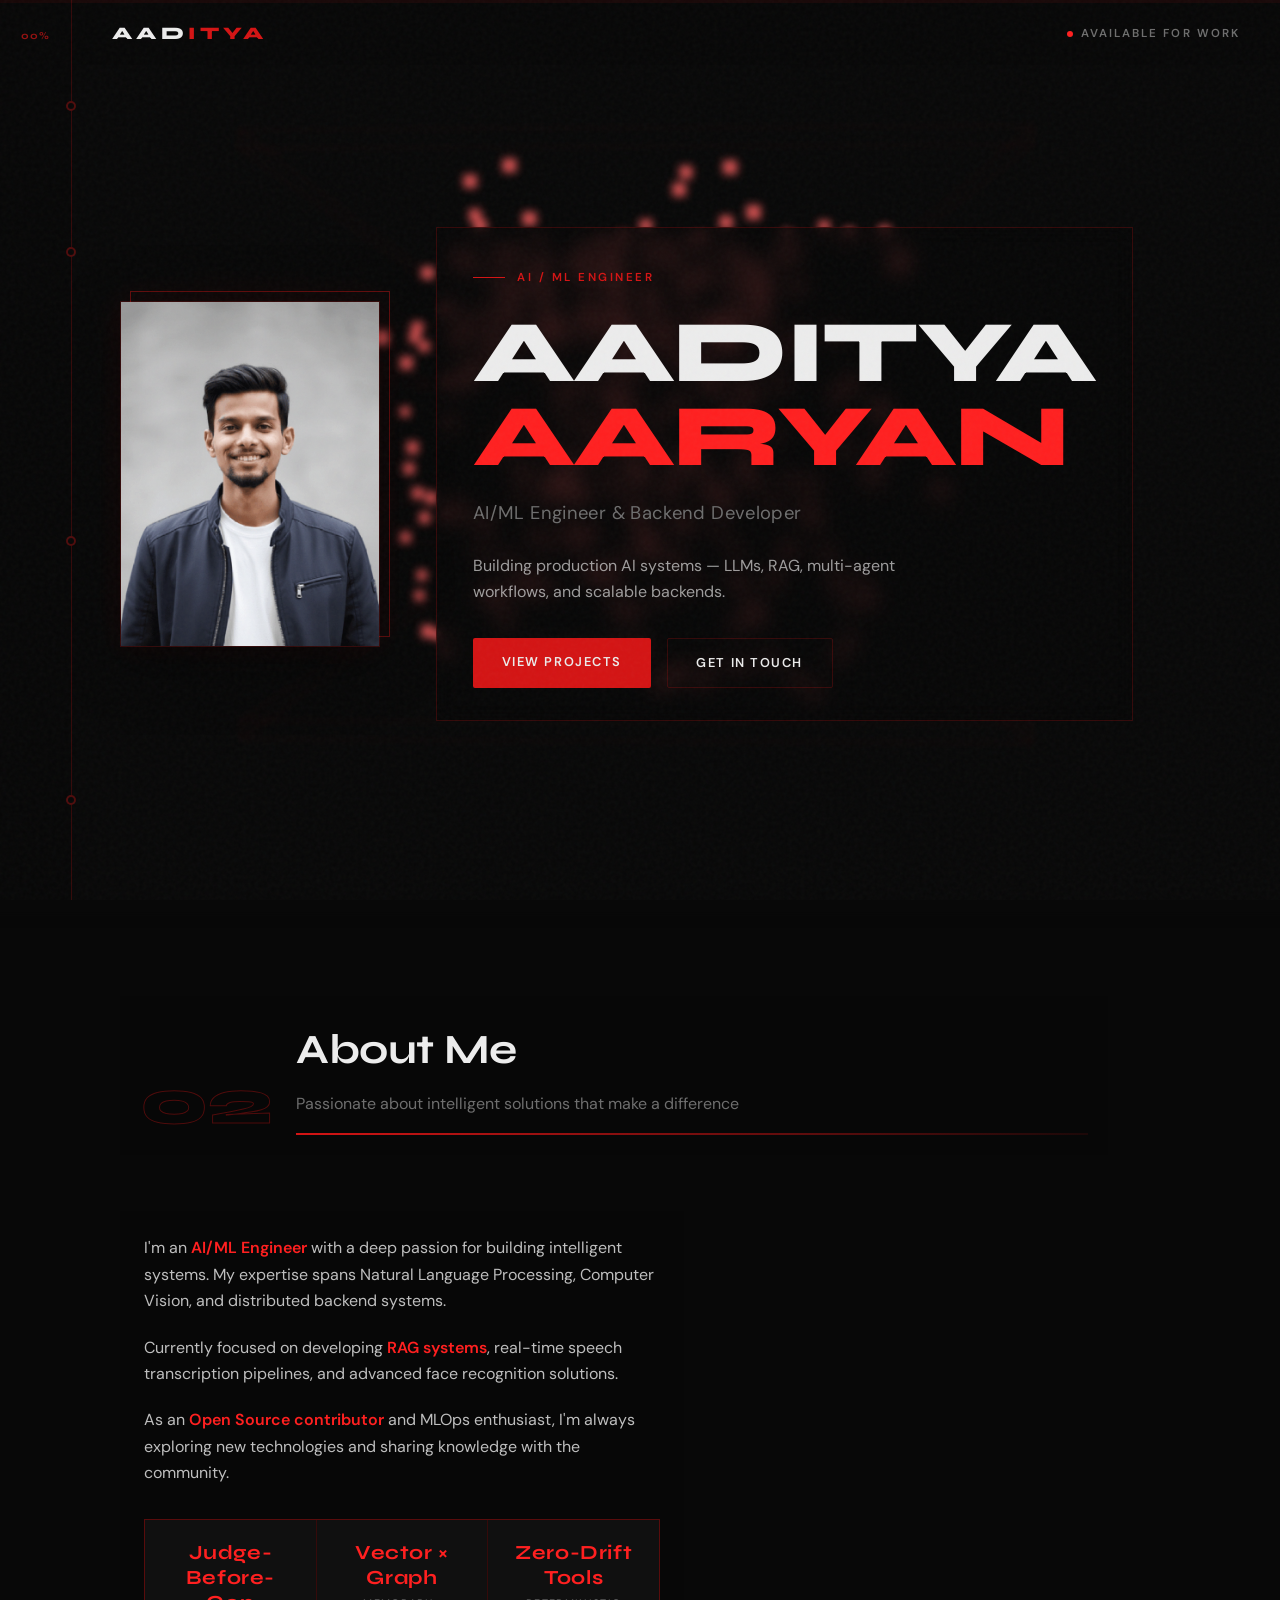
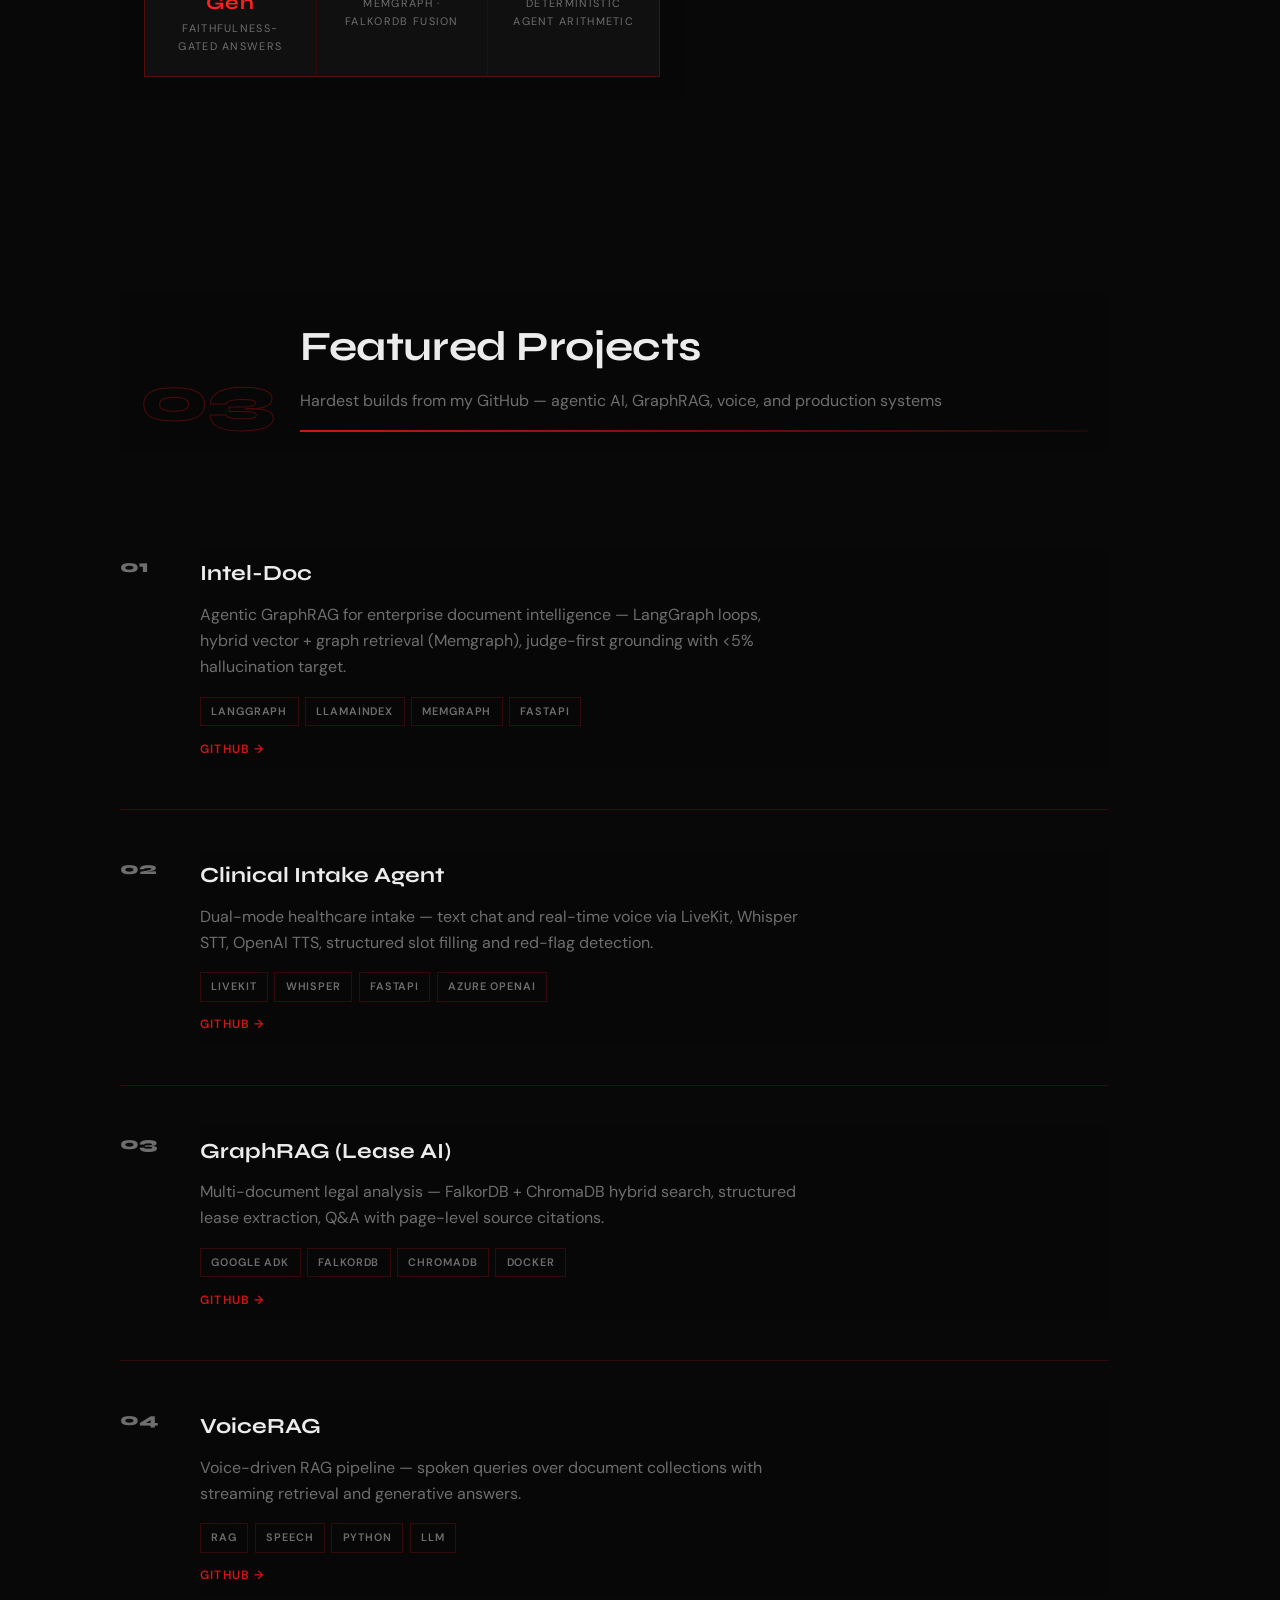
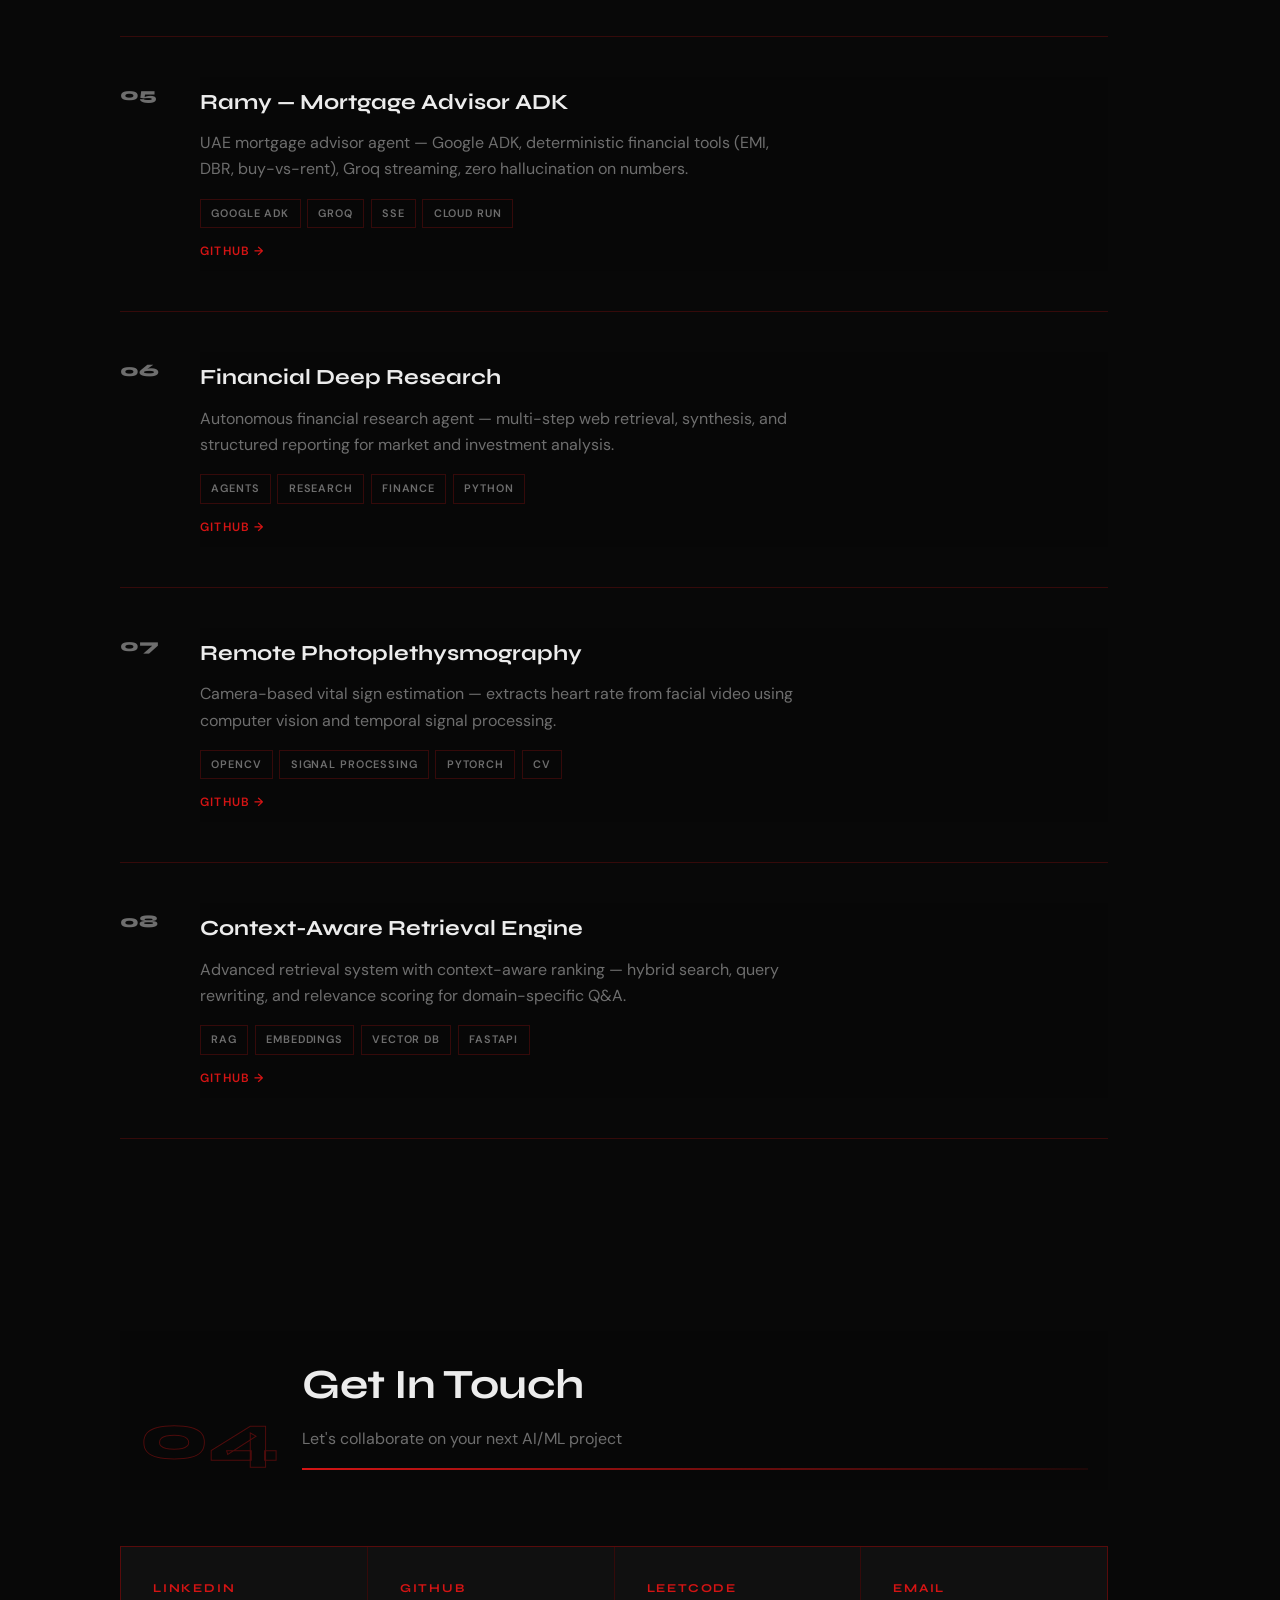
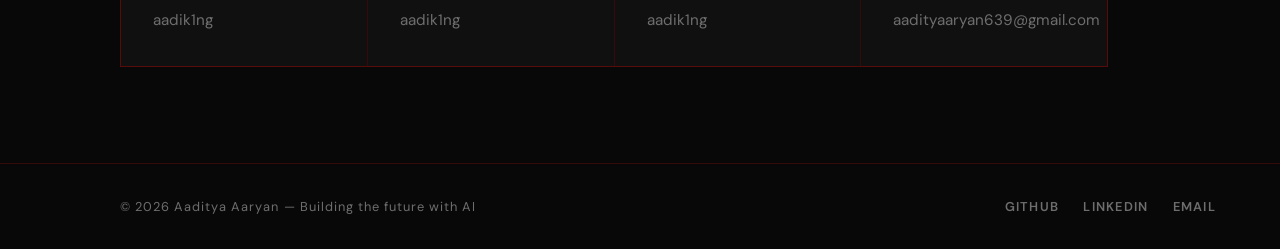
==== commit 2d3b77ef: "Fix portfolio rendering by removing UTF-8 BOM from HTML entrypoints. BOM before DOCTYPE caused brows" ====
--- a/index.html
+++ b/index.html
@@ -1,4 +1,4 @@
-﻿<!DOCTYPE html>
+<!DOCTYPE html>
 <html lang="en">
 <head>
     <meta charset="UTF-8">
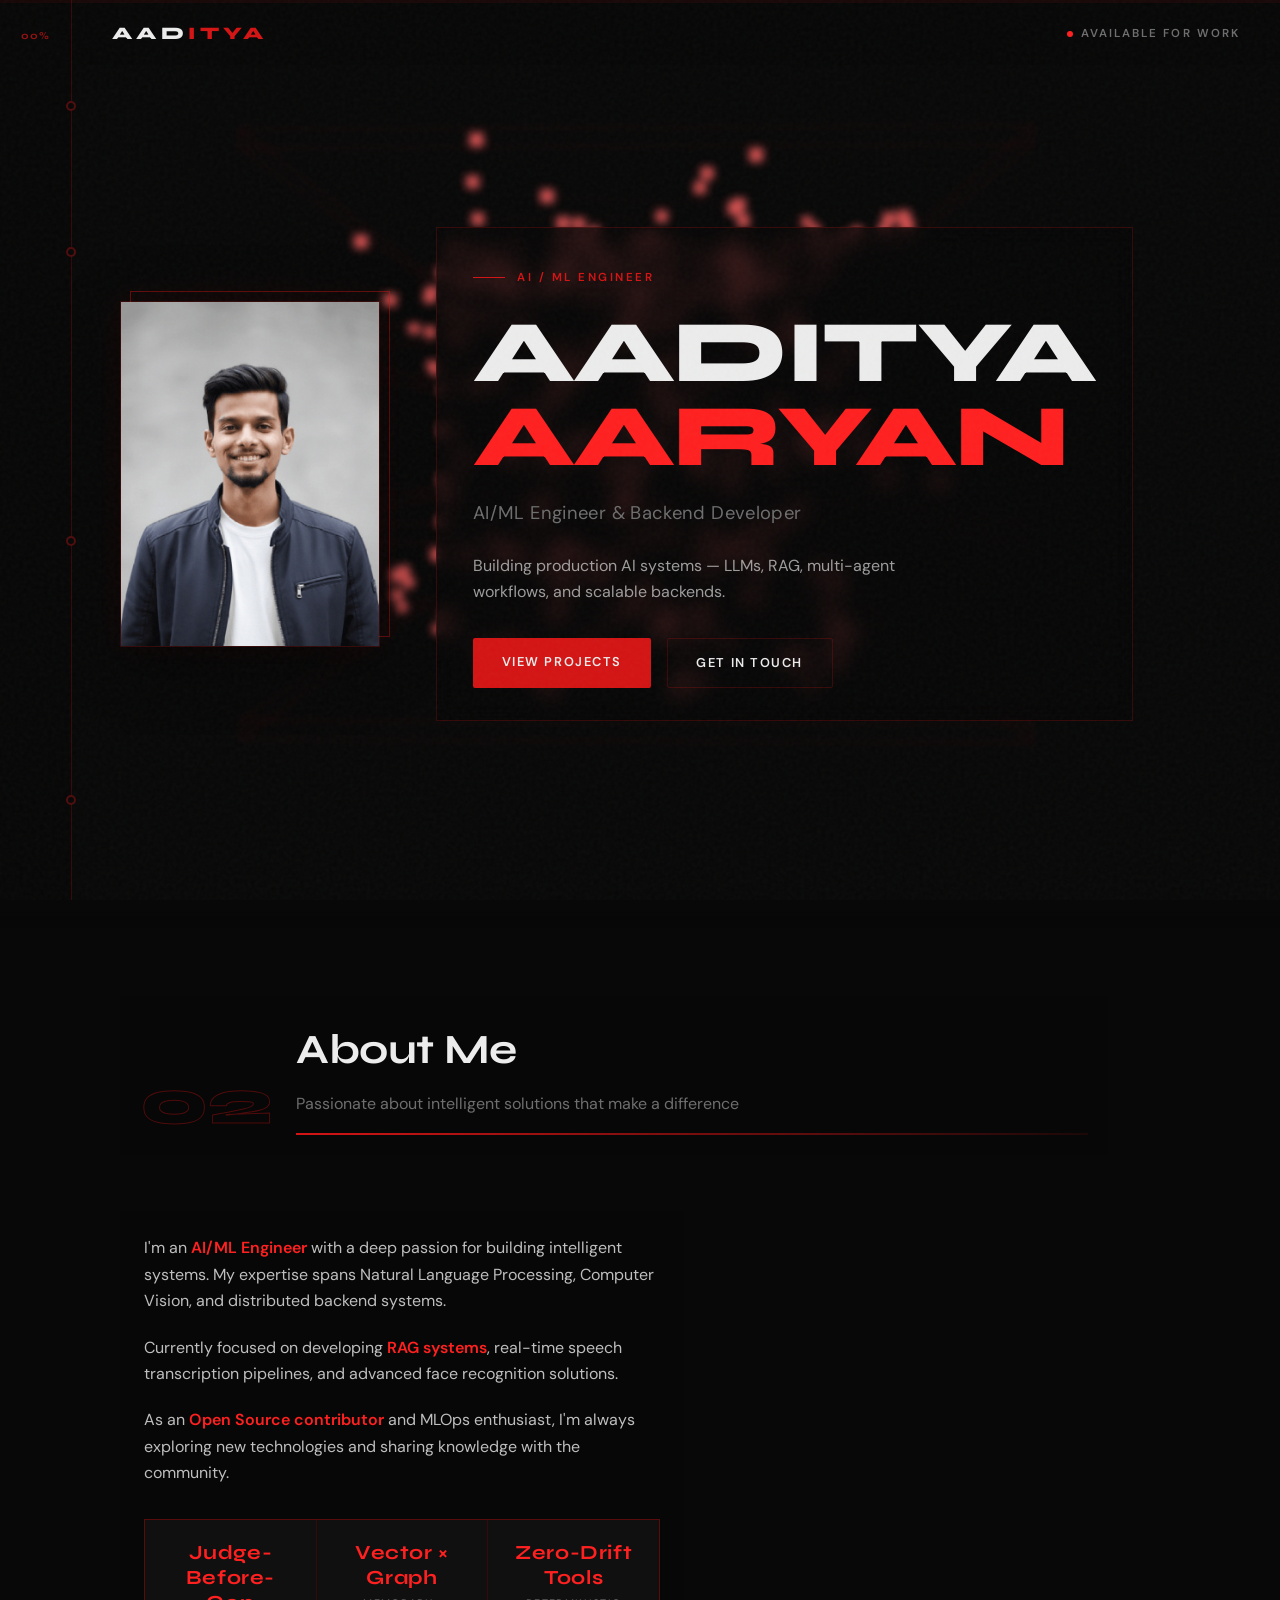
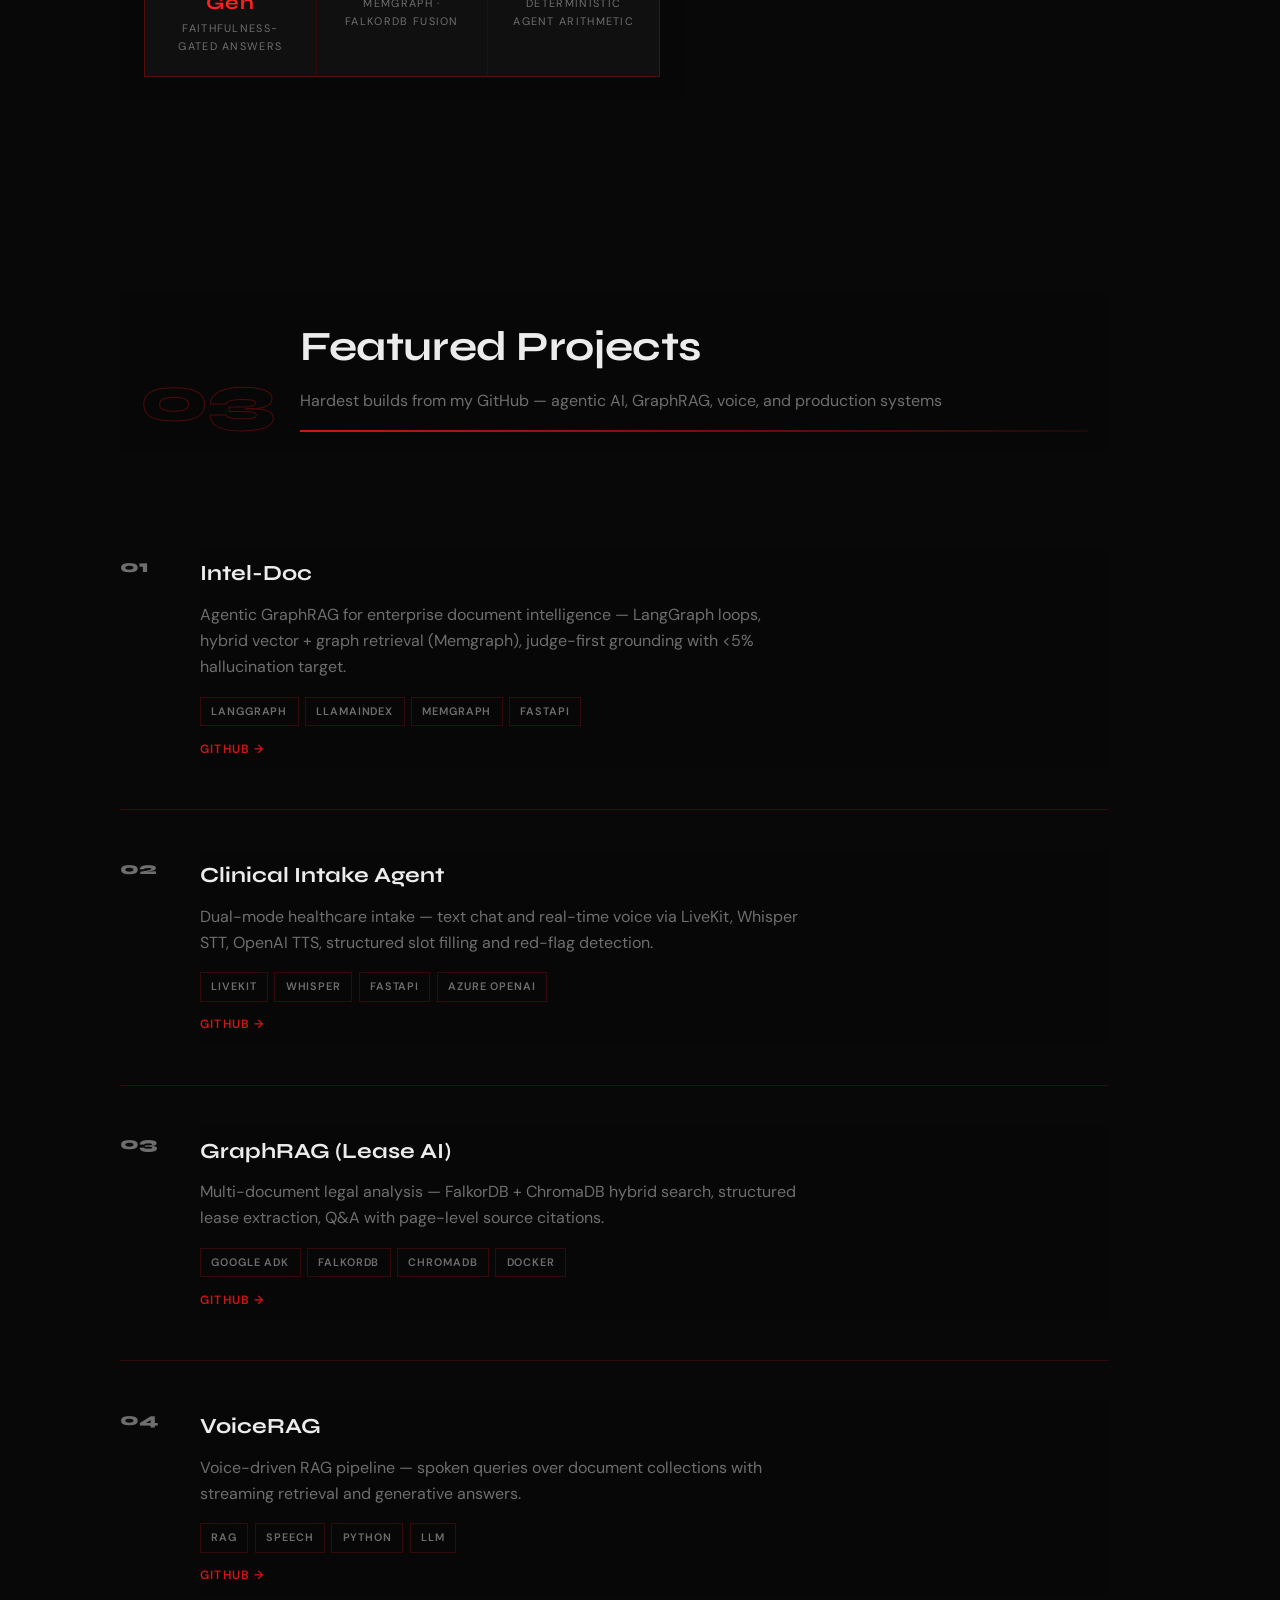
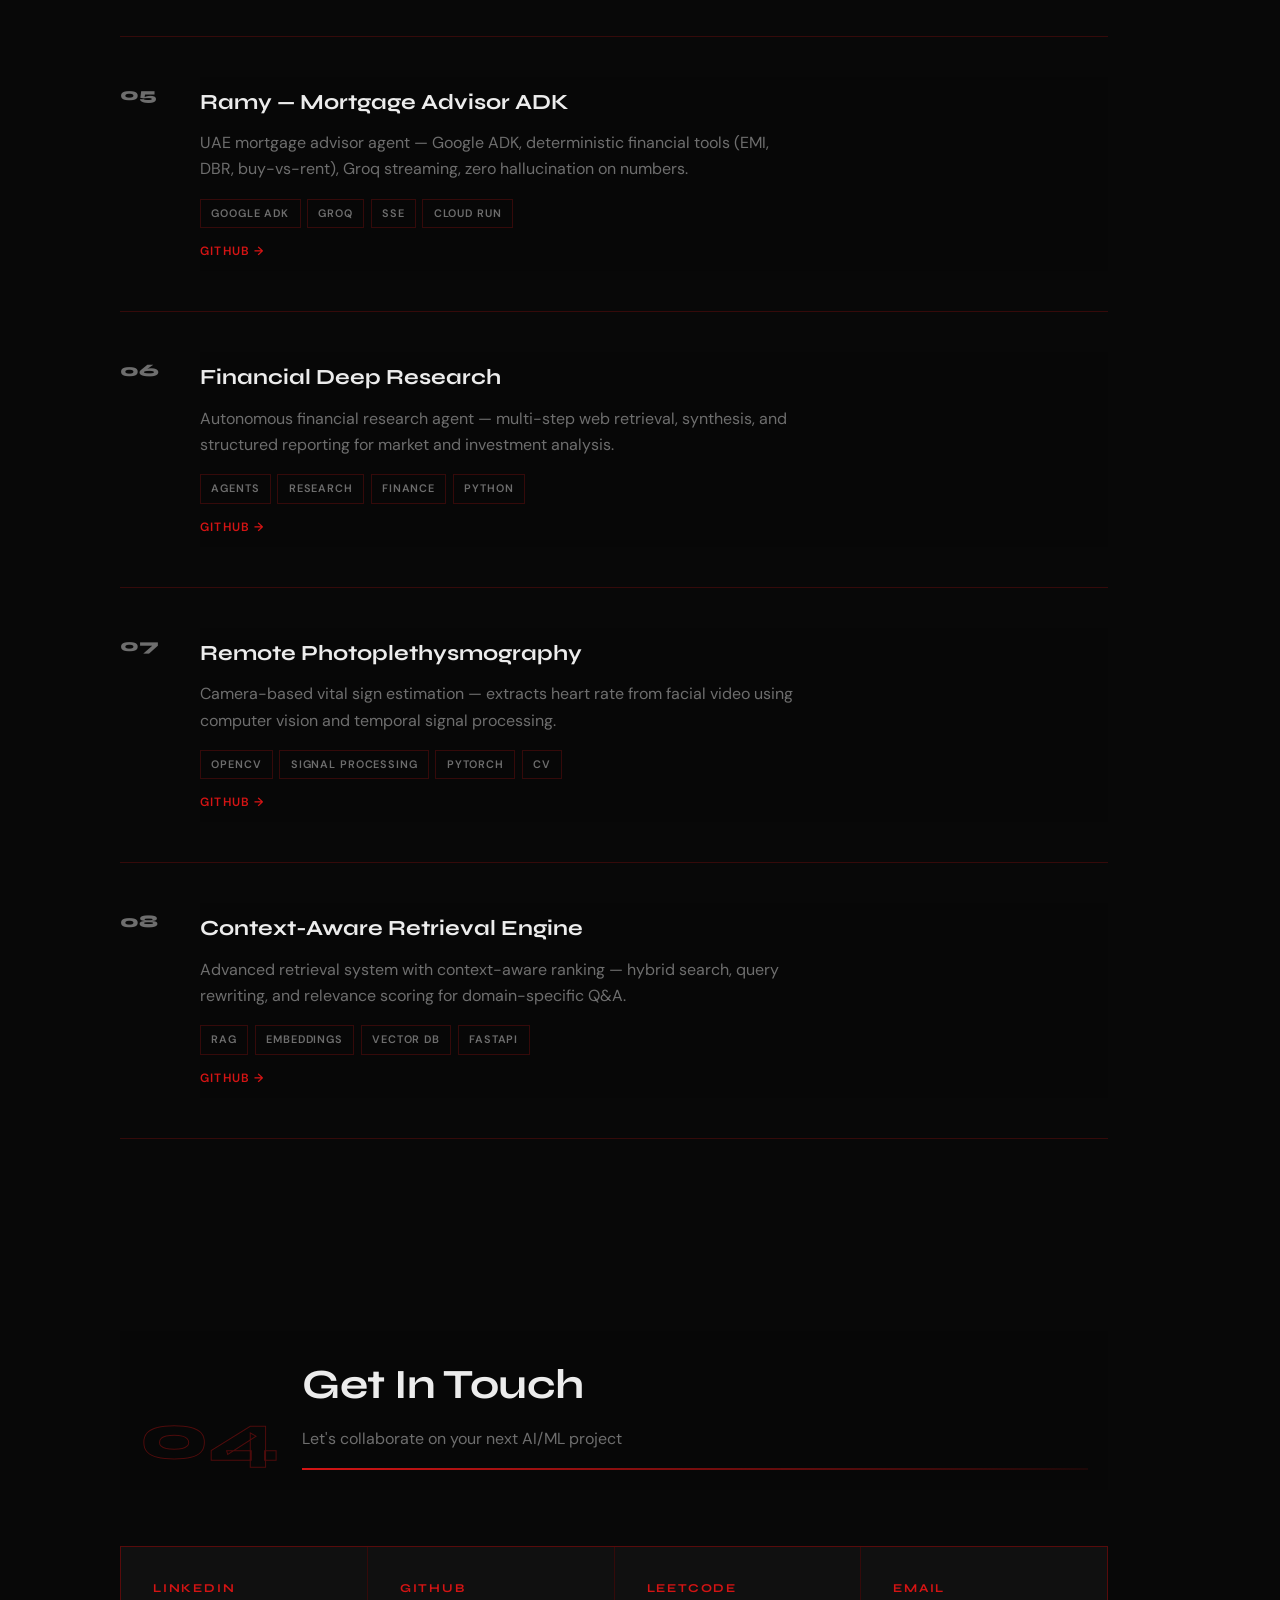
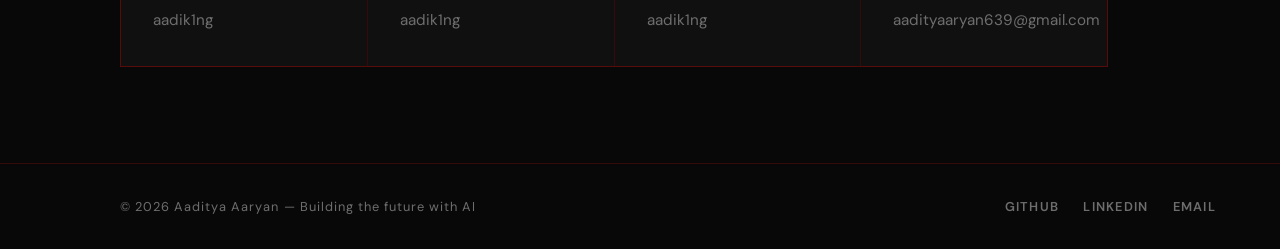
==== commit 95e47e44: "Fix portfolio links blocked by Three.js canvas overlay. Set pointer-events none on the full-screen b" ====
--- a/index.html
+++ b/index.html
@@ -62,6 +62,7 @@
         #arch-canvas {
             display: block;
             width: 100%; height: 100%;
+            pointer-events: none;
         }
 
         /* Text panels — readability without covering the canvas */
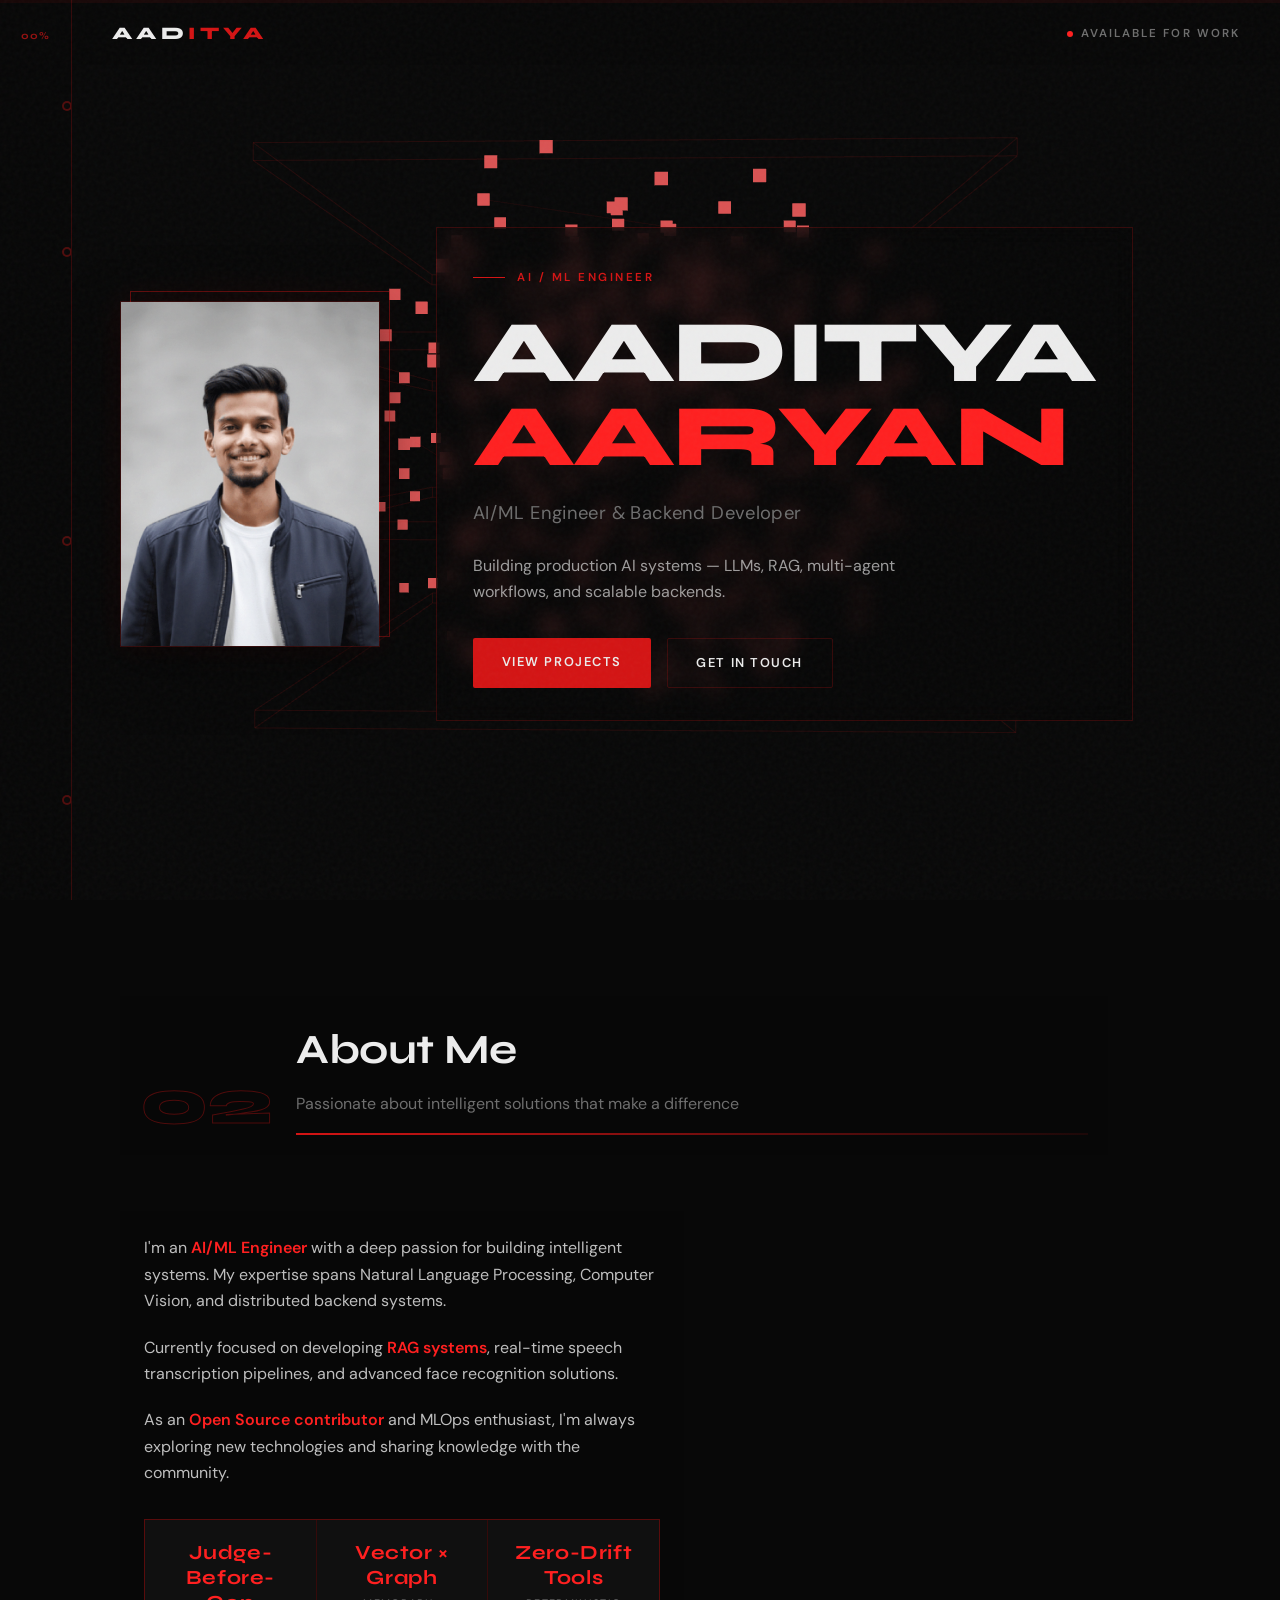
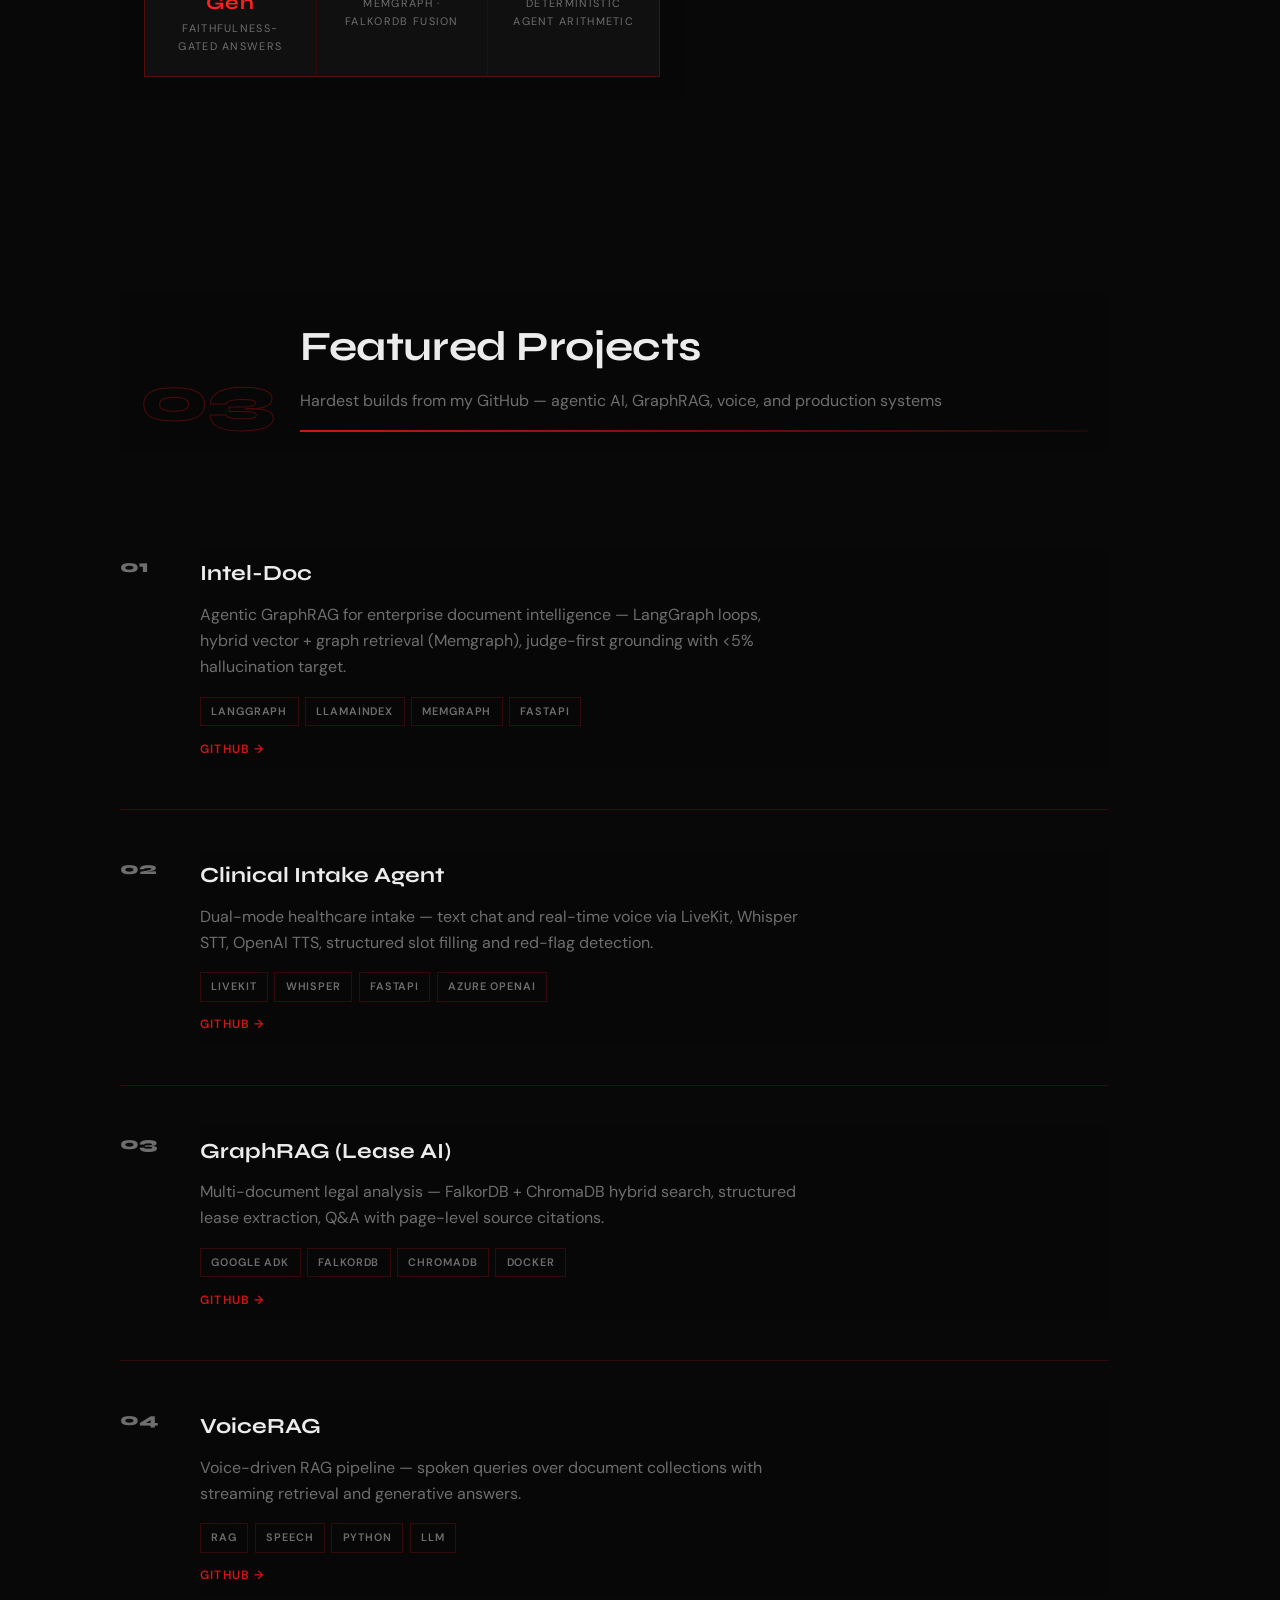
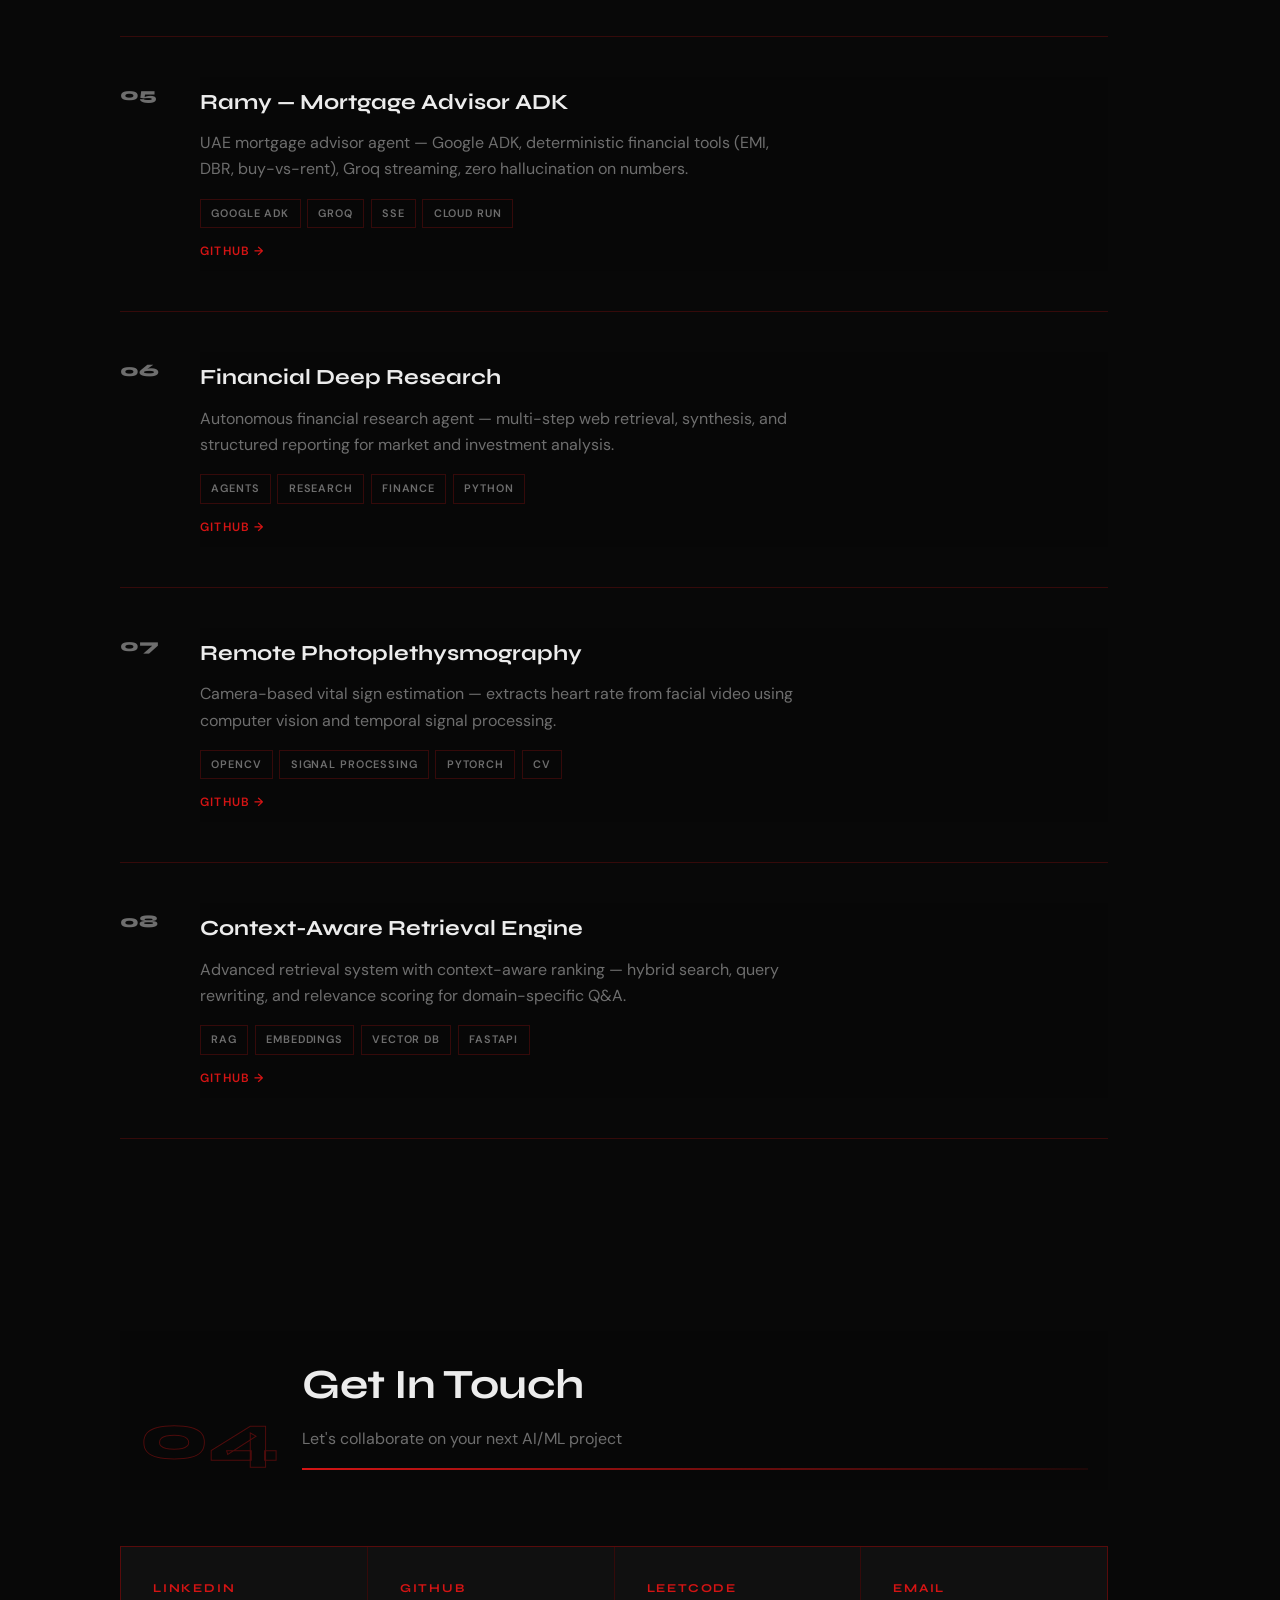
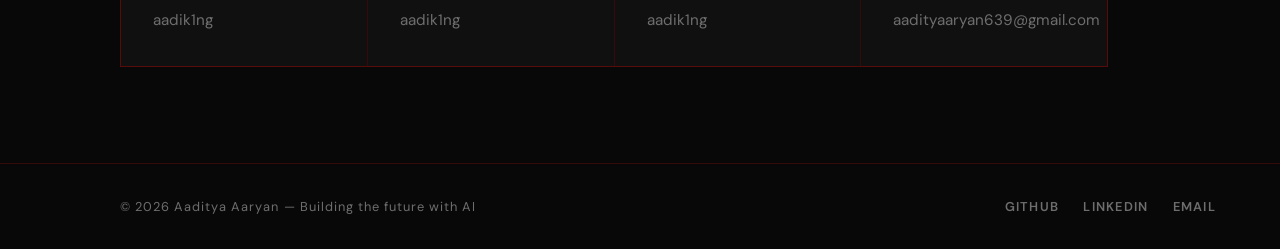
==== commit 3300b03a: "Fix portfolio link clicks blocked by background canvas layer. Raise UI above the Three.js layer, dis" ====
--- a/index.html
+++ b/index.html
@@ -36,6 +36,7 @@
             color: var(--text);
             line-height: 1.65;
             overflow-x: hidden;
+            isolation: isolate;
         }
 
         /* ── Grain texture ── */
@@ -46,23 +47,34 @@
             background-image: url("data:image/svg+xml,%3Csvg viewBox='0 0 256 256' xmlns='http://www.w3.org/2000/svg'%3E%3Cfilter id='n'%3E%3CfeTurbulence type='fractalNoise' baseFrequency='0.85' numOctaves='4' stitchTiles='stitch'/%3E%3C/filter%3E%3Crect width='100%25' height='100%25' filter='url(%23n)'/%3E%3C/svg%3E");
         }
 
-        /* Three.js — fixed full-viewport background layer */
+        /* Three.js — decorative background only; must never capture clicks */
         .arch-bg {
             position: fixed;
-            top: 0; left: 0;
-            width: 100vw; height: 100vh;
+            inset: 0;
             z-index: 0;
-            pointer-events: none;
-            filter: blur(4px);
+            pointer-events: none !important;
             opacity: 0.88;
-            transform: scale(1.04);
-            transform-origin: center center;
-        }
-
-        #arch-canvas {
+        }
+
+        .arch-bg canvas {
             display: block;
-            width: 100%; height: 100%;
-            pointer-events: none;
+            width: 100%;
+            height: 100%;
+            pointer-events: none !important;
+            touch-action: none;
+        }
+
+        .site-main,
+        .navbar,
+        .footer,
+        .scroll-rail {
+            z-index: 10;
+            pointer-events: auto;
+        }
+
+        .site-main,
+        .footer {
+            position: relative;
         }
 
         /* Text panels — readability without covering the canvas */
@@ -85,6 +97,7 @@
             position: fixed; top: 0; left: 0; right: 0;
             height: var(--top-bar); z-index: 1100;
             background: rgba(212, 20, 20, 0.08);
+            pointer-events: none;
         }
 
         .progress-top__fill {
@@ -122,6 +135,12 @@
             border-right: 1px solid var(--border);
             background: rgba(8, 8, 8, 0.92);
             backdrop-filter: blur(12px);
+            overflow: hidden;
+            pointer-events: none;
+        }
+
+        .scroll-rail a {
+            pointer-events: auto;
         }
 
         .scroll-rail__track {
@@ -204,7 +223,7 @@
             text-decoration: none;
             color: var(--muted);
             position: relative;
-            left: calc(var(--rail-w) / 2 - 1px);
+            transform: translateX(calc(var(--rail-w) / 2 - 50%));
         }
 
         .scroll-rail__dots .dot {
@@ -261,8 +280,6 @@
         /* ── Main layout offset for rail ── */
         .site-main {
             margin-left: var(--rail-w);
-            position: relative;
-            z-index: 2;
         }
 
         /* ── Navbar ── */
@@ -365,8 +382,7 @@
 
         .hero-content {
             position: relative; z-index: 2;
-            animation: hero-in 1s cubic-bezier(0.22, 1, 0.36, 1) 0.12s forwards;
-            opacity: 0;
+            animation: hero-in 1s cubic-bezier(0.22, 1, 0.36, 1) 0.12s both;
             background: rgba(8, 8, 8, 0.72);
             backdrop-filter: blur(10px);
             padding: 2rem 2.25rem;
@@ -439,7 +455,13 @@
             border-radius: 2px;
             transition: transform 0.3s, box-shadow 0.3s, background 0.3s;
             position: relative;
+            z-index: 1;
             overflow: hidden;
+            cursor: pointer;
+        }
+
+        a {
+            cursor: pointer;
         }
 
         .btn-primary {
@@ -883,14 +905,18 @@
                 transition-duration: 0.01ms !important;
             }
             html { scroll-behavior: auto; }
+            .hero-content,
+            .hero-photo,
+            .project-row,
+            .contact-grid,
+            .reveal-head {
+                opacity: 1 !important;
+                transform: none !important;
+            }
         }
     </style>
 </head>
 <body>
-    <div class="arch-bg" aria-hidden="true">
-        <canvas id="arch-canvas"></canvas>
-    </div>
-
     <!-- Top scroll progress bar -->
     <div class="progress-top" aria-hidden="true">
         <div class="progress-top__fill" id="progress-top-fill"></div>
@@ -1122,7 +1148,22 @@
         </div>
     </footer>
 
+    <div class="arch-bg" aria-hidden="true" inert>
+        <canvas id="arch-canvas"></canvas>
+    </div>
+
     <script src="three.min.js" onerror="this.onerror=null;this.src='https://unpkg.com/three@0.160.0/build/three.min.js'"></script>
+    <script>
+    (function () {
+        const archBg = document.querySelector('.arch-bg');
+        const canvas = document.getElementById('arch-canvas');
+        if (archBg) archBg.style.pointerEvents = 'none';
+        if (canvas) {
+            canvas.style.pointerEvents = 'none';
+            canvas.style.touchAction = 'none';
+        }
+    })();
+    </script>
     <script>
     (function () {
         const canvas = document.getElementById('arch-canvas');
@@ -1237,6 +1278,8 @@
         }
         renderer.setPixelRatio(Math.min(window.devicePixelRatio, 2));
         renderer.setClearColor(0x080808, 1);
+        canvas.style.pointerEvents = 'none';
+        canvas.style.touchAction = 'none';
 
         const positions = new Float32Array(N * 3);
         const colors = new Float32Array(N * 3);
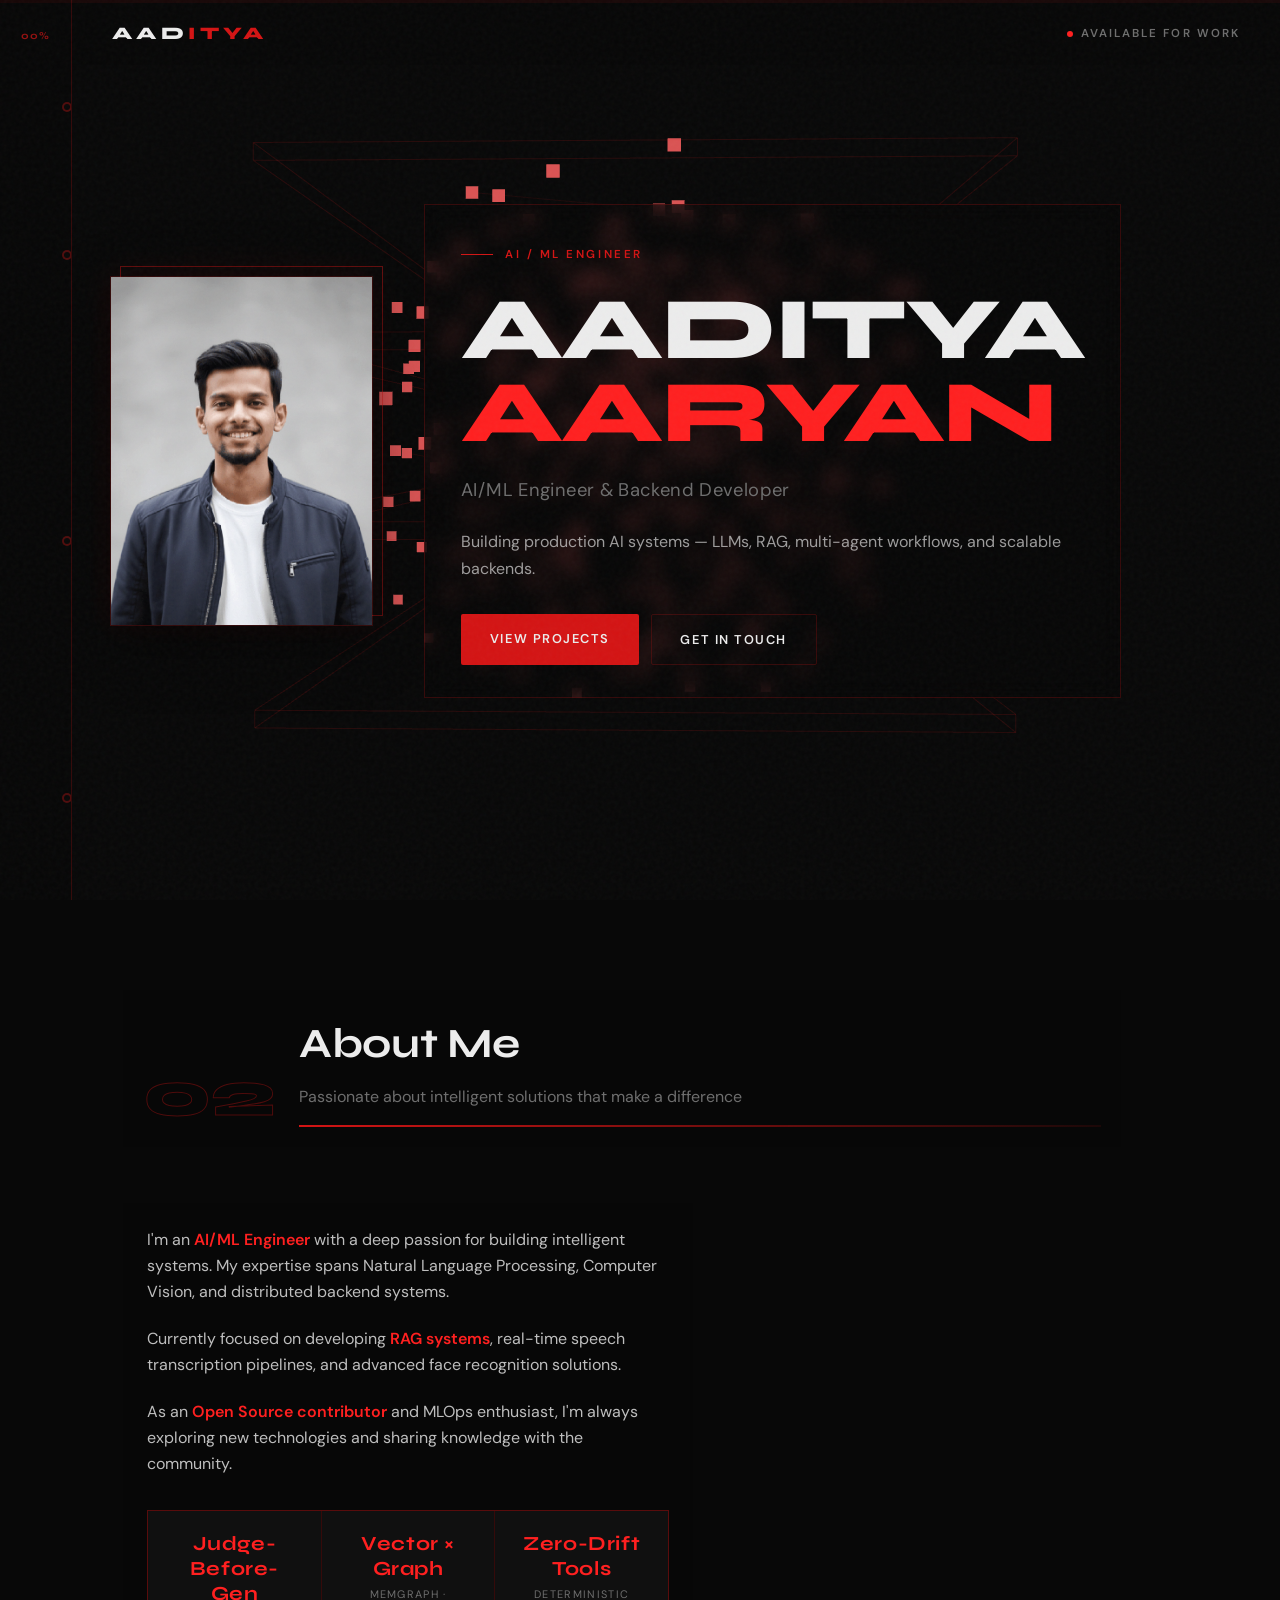
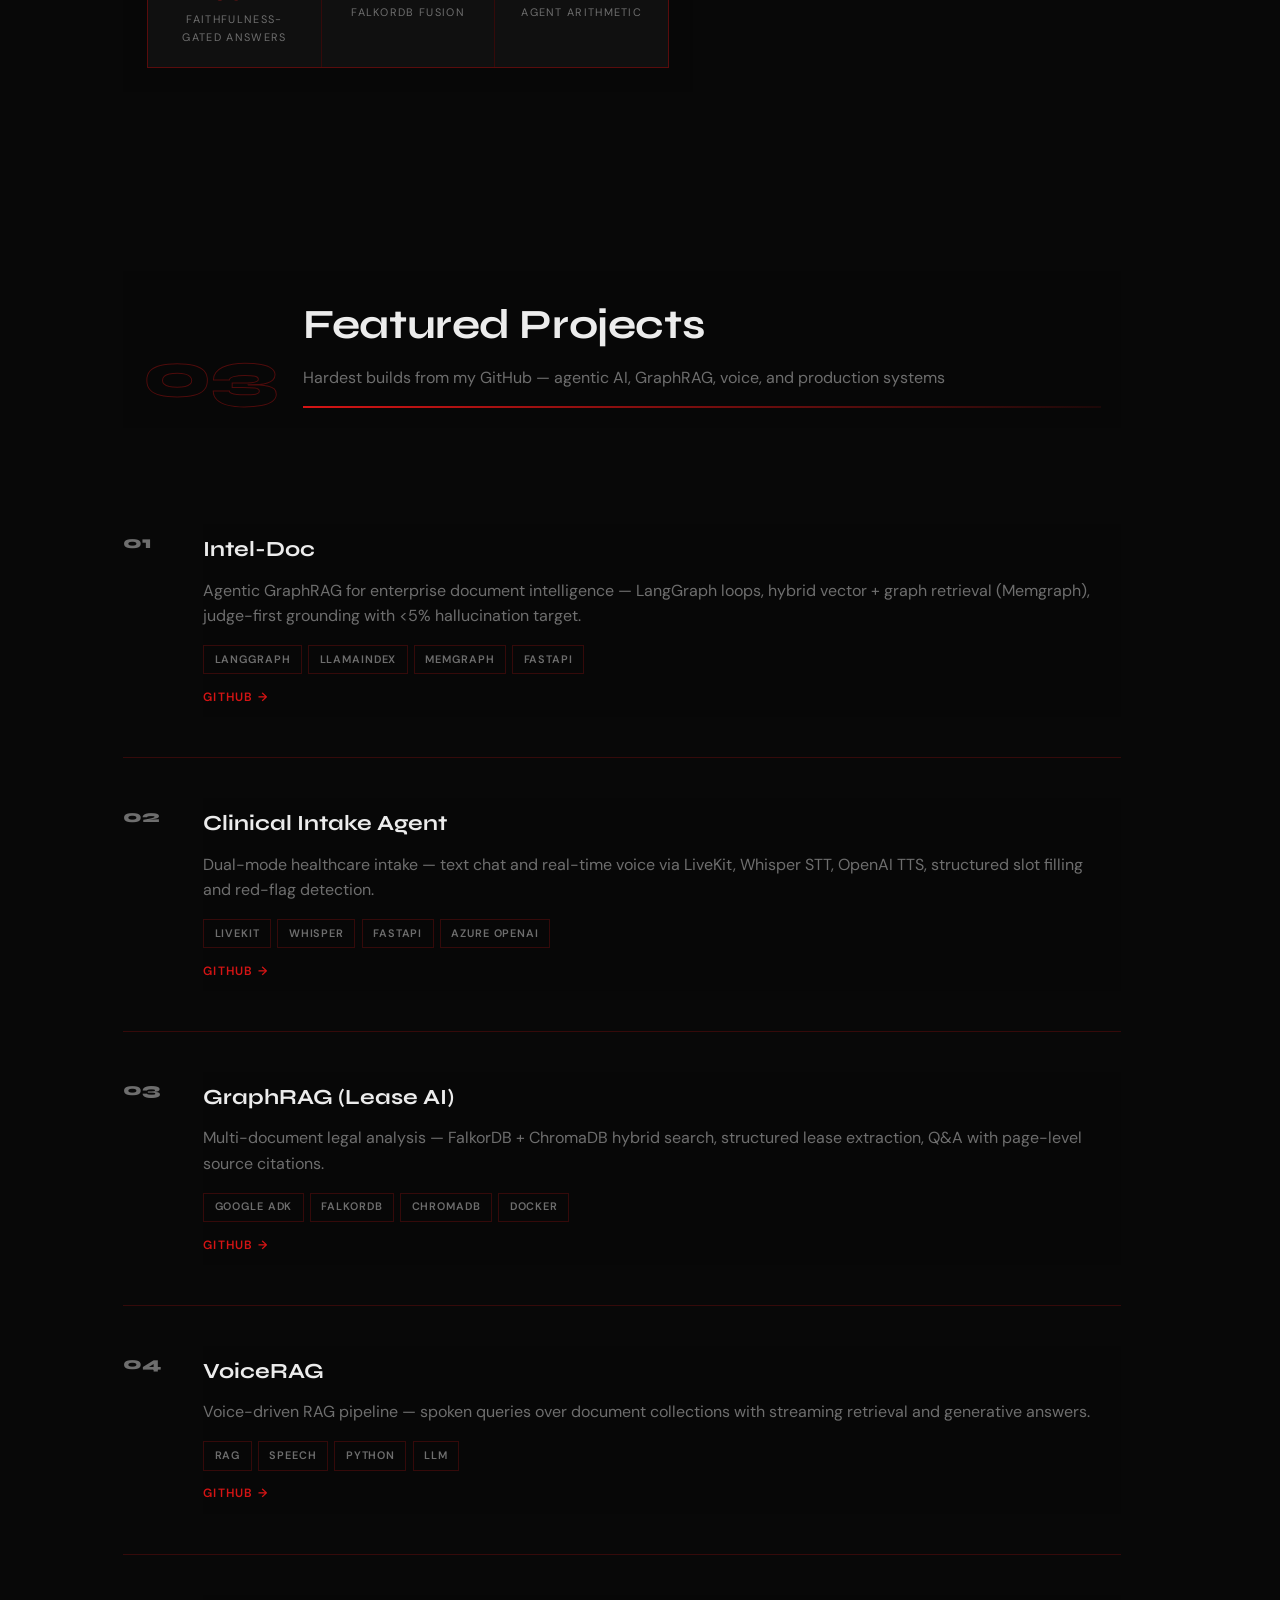
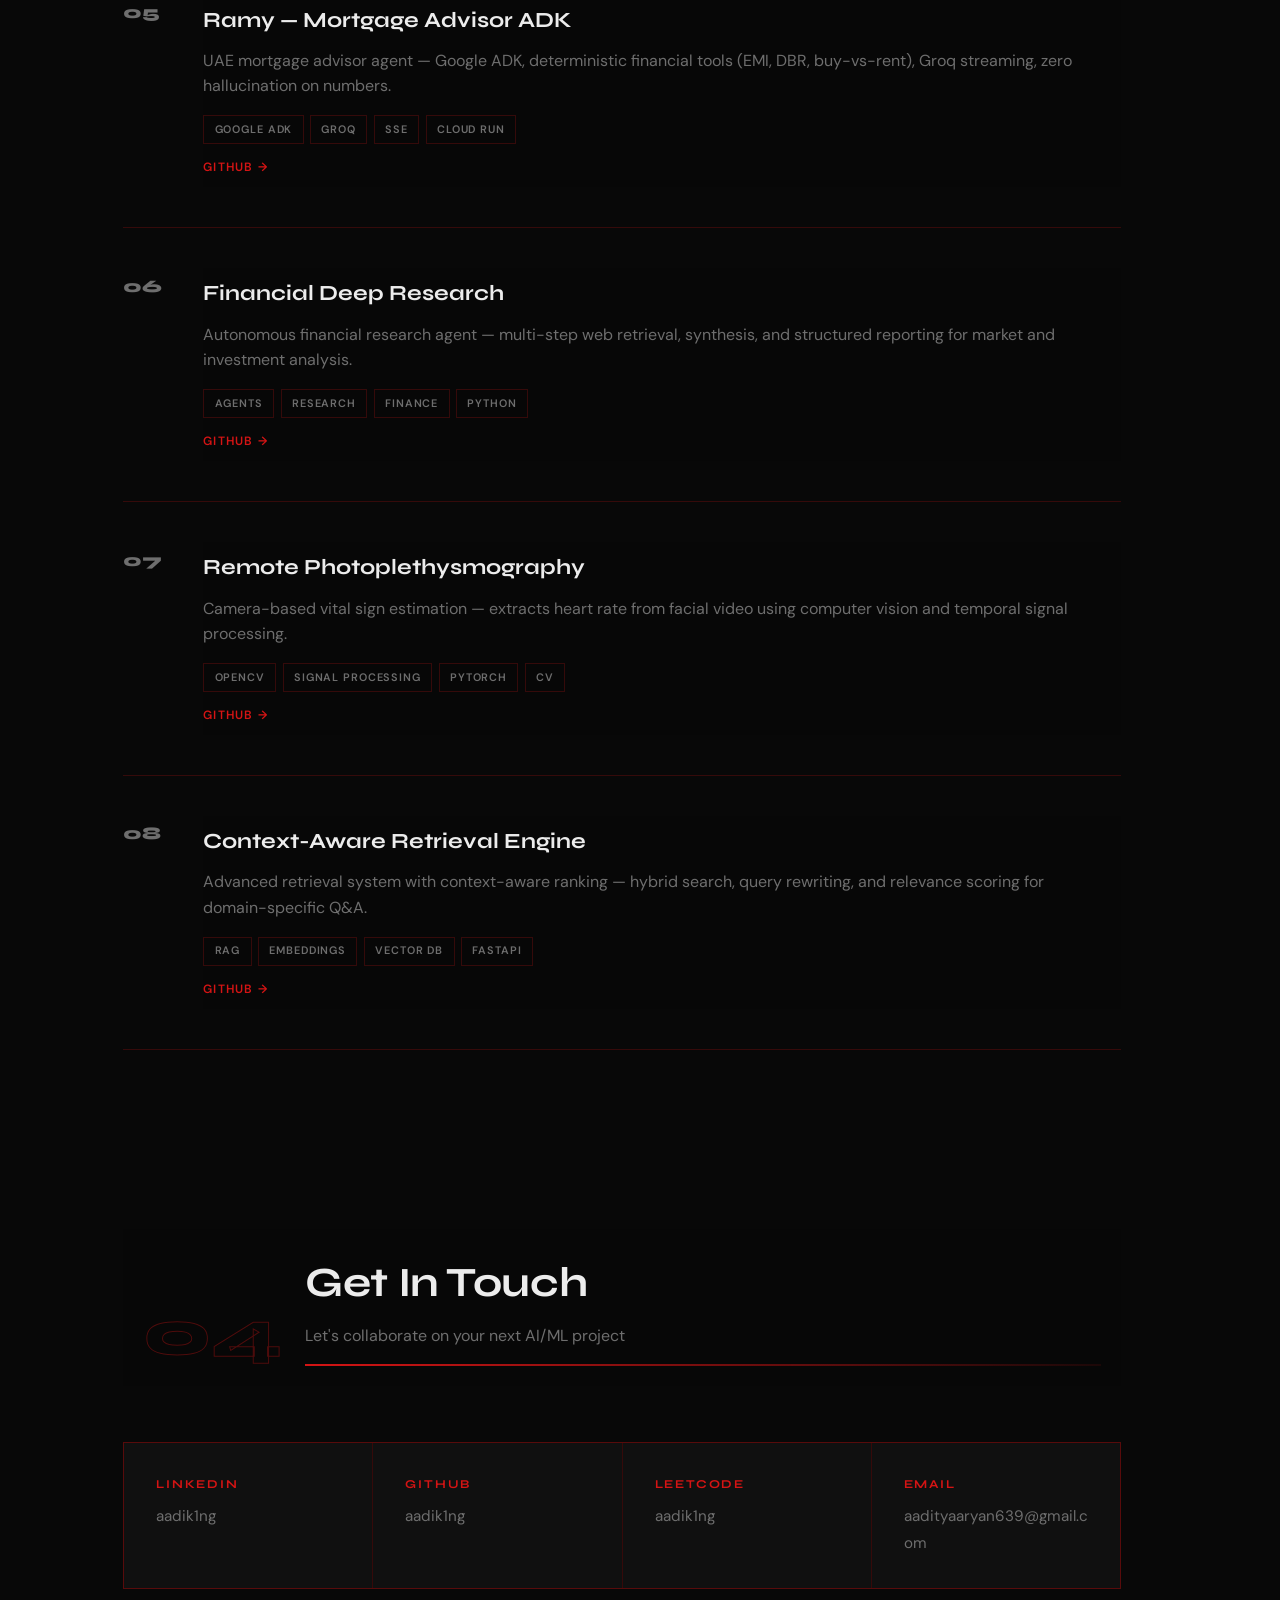
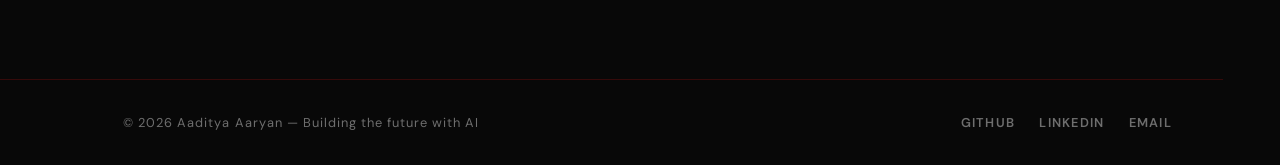
==== commit ae272f23: "Improve portfolio responsive layout across breakpoints. Add fluid spacing, mobile bottom nav, tablet" ====
--- a/index.html
+++ b/index.html
@@ -23,11 +23,17 @@
             --muted: #6e6e6e;
             --rail-w: 72px;
             --top-bar: 3px;
+            --nav-h: 3.5rem;
+            --mobile-nav-h: 3.25rem;
+            --pad-x: clamp(1rem, 4vw, 4rem);
+            --pad-y: clamp(3rem, 7vw, 6rem);
+            --content-max: 1100px;
         }
 
         html {
             scroll-behavior: smooth;
             scroll-timeline: --page-scroll block;
+            scroll-padding-top: calc(var(--top-bar) + var(--nav-h) + 0.5rem);
         }
 
         body {
@@ -75,6 +81,13 @@
         .site-main,
         .footer {
             position: relative;
+            width: 100%;
+            max-width: calc(var(--content-max) + var(--rail-w) + var(--pad-x));
+        }
+
+        img {
+            max-width: 100%;
+            height: auto;
         }
 
         /* Text panels — readability without covering the canvas */
@@ -335,12 +348,13 @@
         /* ── Hero ── */
         .hero {
             min-height: 100vh;
+            min-height: 100dvh;
             display: grid;
-            grid-template-columns: minmax(260px, 380px) 1fr;
-            gap: 3.5rem;
+            grid-template-columns: minmax(220px, 380px) 1fr;
+            gap: clamp(1.5rem, 4vw, 3.5rem);
             align-items: center;
-            max-width: 1100px;
-            padding: 7rem 4rem 4rem 3rem;
+            max-width: var(--content-max);
+            padding: calc(var(--top-bar) + var(--nav-h) + 2rem) var(--pad-x) var(--pad-y) clamp(1.5rem, 3vw, 3rem);
             position: relative;
         }
 
@@ -385,7 +399,7 @@
             animation: hero-in 1s cubic-bezier(0.22, 1, 0.36, 1) 0.12s both;
             background: rgba(8, 8, 8, 0.72);
             backdrop-filter: blur(10px);
-            padding: 2rem 2.25rem;
+            padding: clamp(1.25rem, 3vw, 2rem) clamp(1.25rem, 3vw, 2.25rem);
             border: 1px solid var(--border);
         }
 
@@ -414,11 +428,12 @@
 
         .hero h1 {
             font-family: 'Syne', sans-serif;
-            font-size: clamp(3.2rem, 7vw, 5.5rem);
+            font-size: clamp(2.4rem, 9vw, 5.5rem);
             font-weight: 800;
             line-height: 0.95;
             letter-spacing: -0.02em;
             margin-bottom: 1.25rem;
+            overflow-wrap: break-word;
         }
 
         .hero h1 em {
@@ -435,13 +450,15 @@
         }
 
         .hero-desc {
-            max-width: 480px;
+            max-width: 100%;
             color: rgba(236, 236, 236, 0.65);
             margin-bottom: 2rem;
         }
 
         .cta-row {
-            display: flex; gap: 1rem; flex-wrap: wrap;
+            display: flex;
+            gap: 0.75rem;
+            flex-wrap: wrap;
         }
 
         .btn {
@@ -490,8 +507,8 @@
 
         /* ── Sections ── */
         .section {
-            padding: 6rem 4rem 6rem 3rem;
-            max-width: 1100px;
+            padding: var(--pad-y) var(--pad-x);
+            max-width: var(--content-max);
             position: relative;
         }
 
@@ -522,7 +539,8 @@
 
         .section-sub {
             color: var(--muted);
-            font-size: 1rem;
+            font-size: clamp(0.9rem, 2.5vw, 1rem);
+            line-height: 1.5;
         }
 
         /* Section divider with fill-on-scroll mini bar */
@@ -682,8 +700,8 @@
         .project-row {
             display: grid;
             grid-template-columns: 48px 1fr;
-            gap: 2rem;
-            padding: 2.5rem 0;
+            gap: clamp(1rem, 3vw, 2rem);
+            padding: clamp(1.5rem, 4vw, 2.5rem) 0;
             border-bottom: 1px solid var(--border);
             opacity: 0;
             transform: translateX(-20px);
@@ -708,10 +726,11 @@
 
         .project-row h3 {
             font-family: 'Syne', sans-serif;
-            font-size: 1.35rem;
+            font-size: clamp(1.1rem, 3.5vw, 1.35rem);
             font-weight: 700;
             margin-bottom: 0.6rem;
             transition: color 0.3s;
+            overflow-wrap: break-word;
         }
 
         .project-row h3 a {
@@ -745,7 +764,9 @@
         .project-row p {
             color: var(--muted);
             margin-bottom: 1rem;
-            max-width: 600px;
+            max-width: 100%;
+            font-size: clamp(0.9rem, 2.5vw, 1rem);
+            line-height: 1.6;
         }
 
         .tags { display: flex; flex-wrap: wrap; gap: 0.4rem; }
@@ -785,12 +806,19 @@
 
         .contact-cell {
             background: var(--surface);
-            padding: 2rem;
+            padding: clamp(1.25rem, 3vw, 2rem);
             text-decoration: none;
             color: inherit;
             transition: background 0.3s;
             position: relative;
             overflow: hidden;
+            min-height: 44px;
+        }
+
+        .contact-cell span {
+            color: var(--muted);
+            font-size: clamp(0.85rem, 2.5vw, 0.95rem);
+            overflow-wrap: anywhere;
         }
 
         .contact-cell::after {
@@ -822,11 +850,9 @@
             margin-bottom: 0.5rem;
         }
 
-        .contact-cell span { color: var(--muted); font-size: 0.95rem; }
-
         /* ── Footer ── */
         .footer {
-            padding: 2rem 4rem 2rem calc(var(--rail-w) + 3rem);
+            padding: 2rem var(--pad-x) 2rem calc(var(--rail-w) + var(--pad-x));
             border-top: 1px solid var(--border);
             display: flex;
             justify-content: space-between;
@@ -875,27 +901,253 @@
             box-shadow: 0 0 8px var(--red-glow);
         }
 
+        /* ── Mobile bottom nav (replaces scroll rail on small screens) ── */
+        .mobile-nav {
+            display: none;
+            position: fixed;
+            bottom: 3px;
+            left: 0;
+            right: 0;
+            z-index: 1090;
+            background: rgba(8, 8, 8, 0.96);
+            backdrop-filter: blur(12px);
+            border-top: 1px solid var(--border);
+            padding: 0.35rem 0.5rem calc(0.35rem + env(safe-area-inset-bottom, 0px));
+        }
+
+        .mobile-nav__inner {
+            display: flex;
+            justify-content: space-around;
+            align-items: stretch;
+            max-width: 28rem;
+            margin: 0 auto;
+        }
+
+        .mobile-nav a {
+            flex: 1;
+            display: flex;
+            flex-direction: column;
+            align-items: center;
+            justify-content: center;
+            gap: 0.2rem;
+            padding: 0.45rem 0.25rem;
+            min-height: 44px;
+            text-decoration: none;
+            color: var(--muted);
+            font-size: 0.58rem;
+            font-weight: 600;
+            letter-spacing: 0.08em;
+            text-transform: uppercase;
+            border-radius: 4px;
+            transition: color 0.25s, background 0.25s;
+            pointer-events: auto;
+        }
+
+        .mobile-nav a .dot {
+            width: 5px;
+            height: 5px;
+            border-radius: 50%;
+            background: transparent;
+            border: 1.5px solid rgba(212, 20, 20, 0.4);
+            transition: background 0.25s, border-color 0.25s, transform 0.25s;
+        }
+
+        .mobile-nav a.active,
+        .mobile-nav a:hover {
+            color: var(--text);
+        }
+
+        .mobile-nav a.active .dot {
+            background: var(--red-hot);
+            border-color: var(--red-hot);
+            transform: scale(1.2);
+        }
+
         /* ── Responsive ── */
+        @media (max-width: 1100px) {
+            .hero {
+                grid-template-columns: minmax(200px, 320px) 1fr;
+            }
+
+            .section-head {
+                gap: 1rem;
+            }
+
+            .section-num {
+                font-size: 3rem;
+            }
+        }
+
         @media (max-width: 900px) {
-            :root { --rail-w: 0px; }
+            :root {
+                --rail-w: 0px;
+                --nav-h: 3.25rem;
+            }
+
+            html {
+                scroll-padding-top: calc(var(--top-bar) + var(--nav-h) + 0.25rem);
+            }
+
+            body {
+                padding-bottom: calc(var(--mobile-nav-h) + env(safe-area-inset-bottom, 0px) + 6px);
+            }
 
             .scroll-rail { display: none; }
+            .mobile-nav { display: block; }
+
+            .site-main,
+            .footer {
+                max-width: 100%;
+            }
+
             .site-main { margin-left: 0; }
-            .navbar { left: 0; padding: 1rem 1.5rem; }
+
+            .navbar {
+                left: 0;
+                padding: 0.85rem var(--pad-x);
+            }
+
+            .nav-status {
+                font-size: 0.62rem;
+                letter-spacing: 0.1em;
+            }
+
             .hero {
                 grid-template-columns: 1fr;
                 gap: 2rem;
-                padding: 6rem 1.5rem 3rem;
-            }
+                padding-top: calc(var(--top-bar) + var(--nav-h) + 1.5rem);
+                text-align: center;
+            }
+
             .hero-photo {
-                max-width: 280px;
+                max-width: min(280px, 75vw);
                 margin: 0 auto;
             }
-            .section { padding: 4rem 1.5rem; }
+
+            .hero-eyebrow {
+                justify-content: center;
+            }
+
+            .hero-content {
+                text-align: left;
+            }
+
+            .cta-row {
+                justify-content: flex-start;
+            }
+
+            .section-head {
+                grid-template-columns: 1fr;
+                align-items: start;
+                gap: 0.75rem;
+                margin-bottom: 2.5rem;
+            }
+
+            .section-num {
+                font-size: 2.5rem;
+            }
+
             .about-grid { grid-template-columns: 1fr; }
-            .stat-row { grid-template-columns: 1fr; }
-            .footer { padding: 2rem 1.5rem; justify-content: center; text-align: center; }
+
+            .stat-row {
+                grid-template-columns: 1fr;
+            }
+
+            .footer {
+                padding: 2rem var(--pad-x);
+                justify-content: center;
+                text-align: center;
+                flex-direction: column;
+            }
+
+            .footer-links {
+                flex-wrap: wrap;
+                justify-content: center;
+                gap: 1rem 1.5rem;
+            }
+
             .progress-mobile { display: block; }
+        }
+
+        @media (max-width: 600px) {
+            .nav-status { display: none; }
+
+            .logo {
+                font-size: 0.95rem;
+                letter-spacing: 0.18em;
+            }
+
+            .hero {
+                min-height: auto;
+                padding-bottom: 2rem;
+            }
+
+            .hero h1 {
+                font-size: clamp(2rem, 11vw, 3rem);
+            }
+
+            .hero-content {
+                padding: 1.25rem;
+            }
+
+            .btn {
+                flex: 1 1 calc(50% - 0.5rem);
+                min-width: 8.5rem;
+                text-align: center;
+                padding: 0.75rem 1rem;
+            }
+
+            .project-row {
+                grid-template-columns: 36px 1fr;
+                gap: 0.75rem;
+            }
+
+            .project-index {
+                font-size: 0.95rem;
+            }
+
+            .project-row > div {
+                padding-right: 0;
+            }
+
+            .tags {
+                gap: 0.35rem;
+            }
+
+            .tag {
+                font-size: 0.62rem;
+                padding: 0.25rem 0.5rem;
+            }
+
+            .contact-grid {
+                grid-template-columns: 1fr;
+            }
+
+            .section-head,
+            .about-text,
+            .project-row > div {
+                padding: 1rem;
+            }
+
+            .section-head {
+                margin-bottom: 2rem;
+            }
+        }
+
+        @media (max-width: 380px) {
+            .cta-row {
+                flex-direction: column;
+            }
+
+            .btn {
+                flex: 1 1 100%;
+                width: 100%;
+            }
+
+            .mobile-nav a {
+                font-size: 0.52rem;
+                letter-spacing: 0.05em;
+            }
         }
 
         @media (prefers-reduced-motion: reduce) {
@@ -942,6 +1194,15 @@
     <div class="progress-mobile" aria-hidden="true">
         <div class="progress-mobile__fill" id="progress-mobile-fill"></div>
     </div>
+
+    <nav class="mobile-nav" aria-label="Mobile navigation">
+        <div class="mobile-nav__inner" id="mobile-nav">
+            <a href="#home" data-section="home"><span class="dot"></span>Home</a>
+            <a href="#about" data-section="about"><span class="dot"></span>About</a>
+            <a href="#projects" data-section="projects"><span class="dot"></span>Work</a>
+            <a href="#contact" data-section="contact"><span class="dot"></span>Contact</a>
+        </div>
+    </nav>
 
     <header class="navbar" id="navbar">
         <a href="#home" class="logo">AAD<span>ITYA</span></a>
@@ -1534,6 +1795,7 @@
         // ── Active section highlighting on rail ──
         const sections = document.querySelectorAll('[data-section]');
         const railLinks = document.querySelectorAll('#rail-dots a');
+        const mobileNavLinks = document.querySelectorAll('#mobile-nav a');
 
         const sectionObserver = new IntersectionObserver(entries => {
             entries.forEach(entry => {
@@ -1542,8 +1804,13 @@
                 railLinks.forEach(a => {
                     a.classList.toggle('active', a.dataset.section === id);
                 });
+                mobileNavLinks.forEach(a => {
+                    a.classList.toggle('active', a.dataset.section === id);
+                });
             });
-        }, { threshold: 0.35, rootMargin: '-20% 0px -55% 0px' });
+        }, window.innerWidth <= 900
+            ? { threshold: 0.2, rootMargin: '-14% 0px -20% 0px' }
+            : { threshold: 0.35, rootMargin: '-20% 0px -55% 0px' });
 
         sections.forEach(s => sectionObserver.observe(s));
 
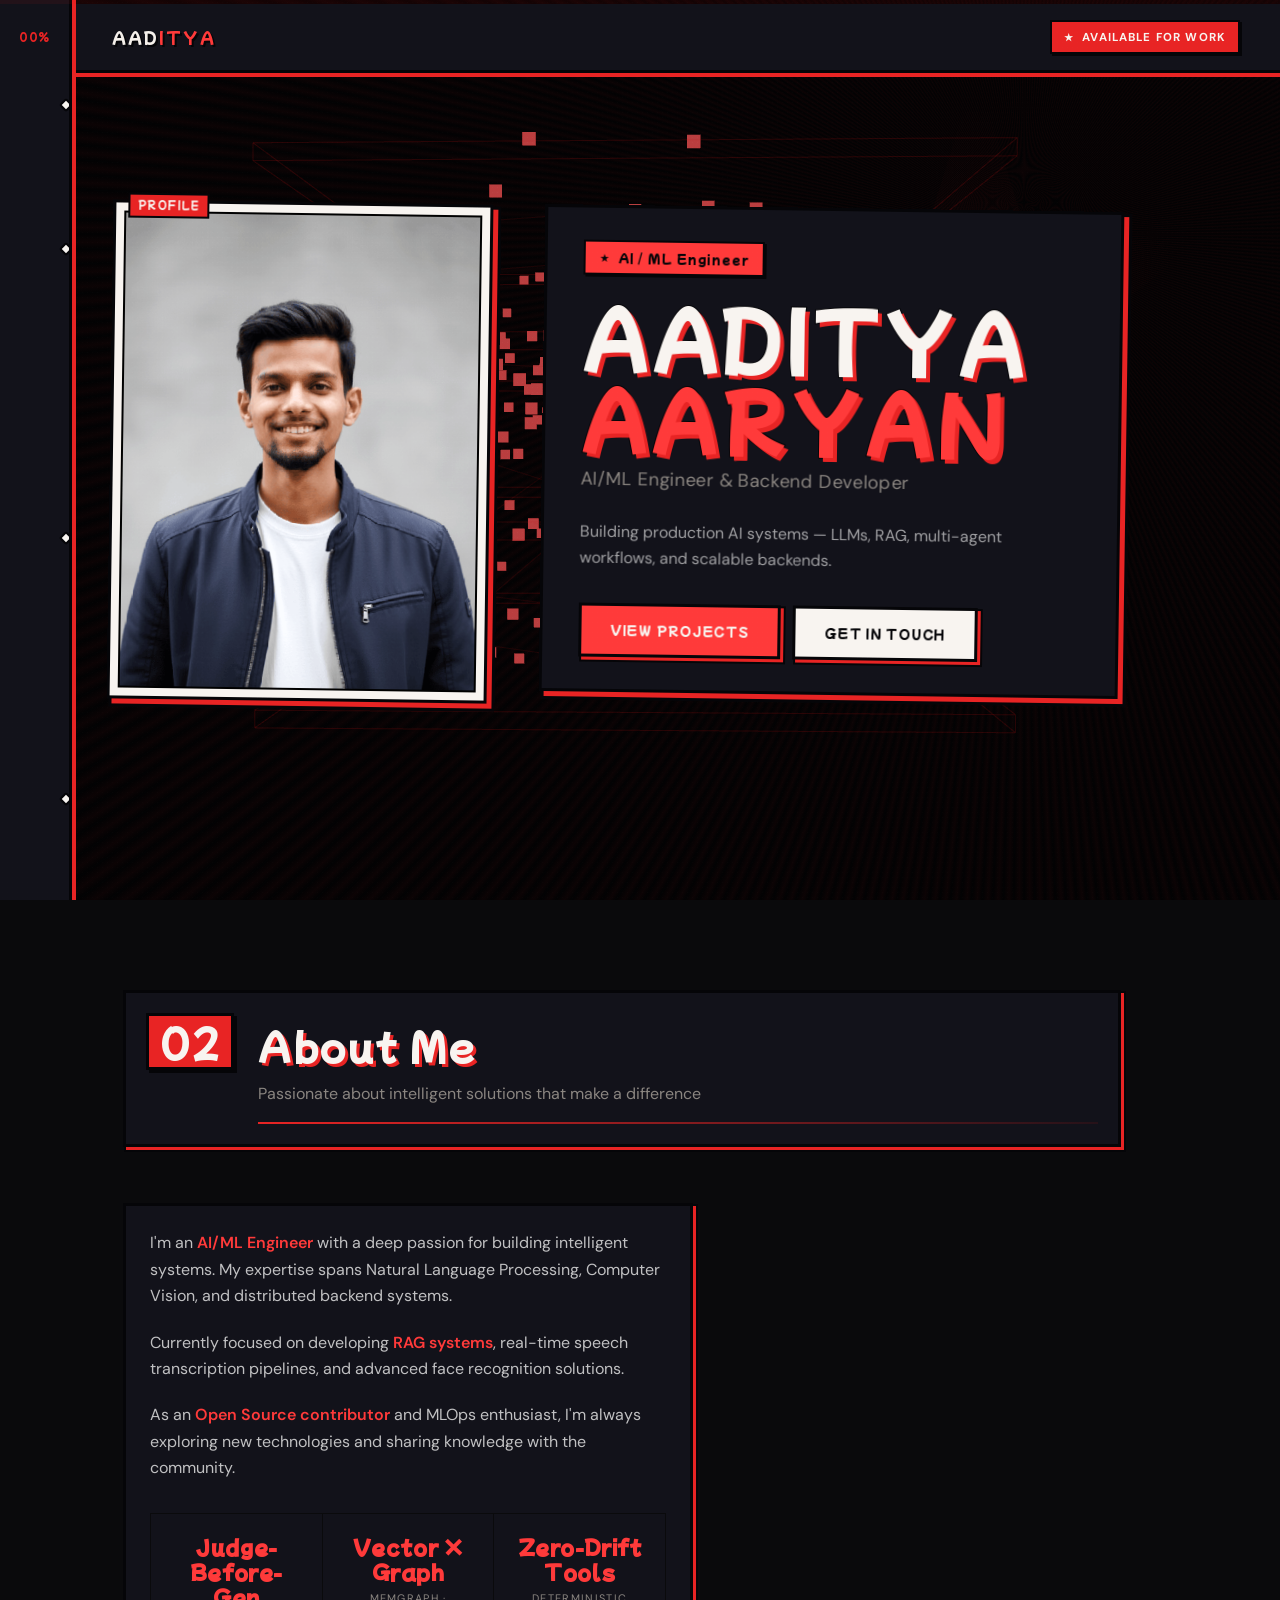
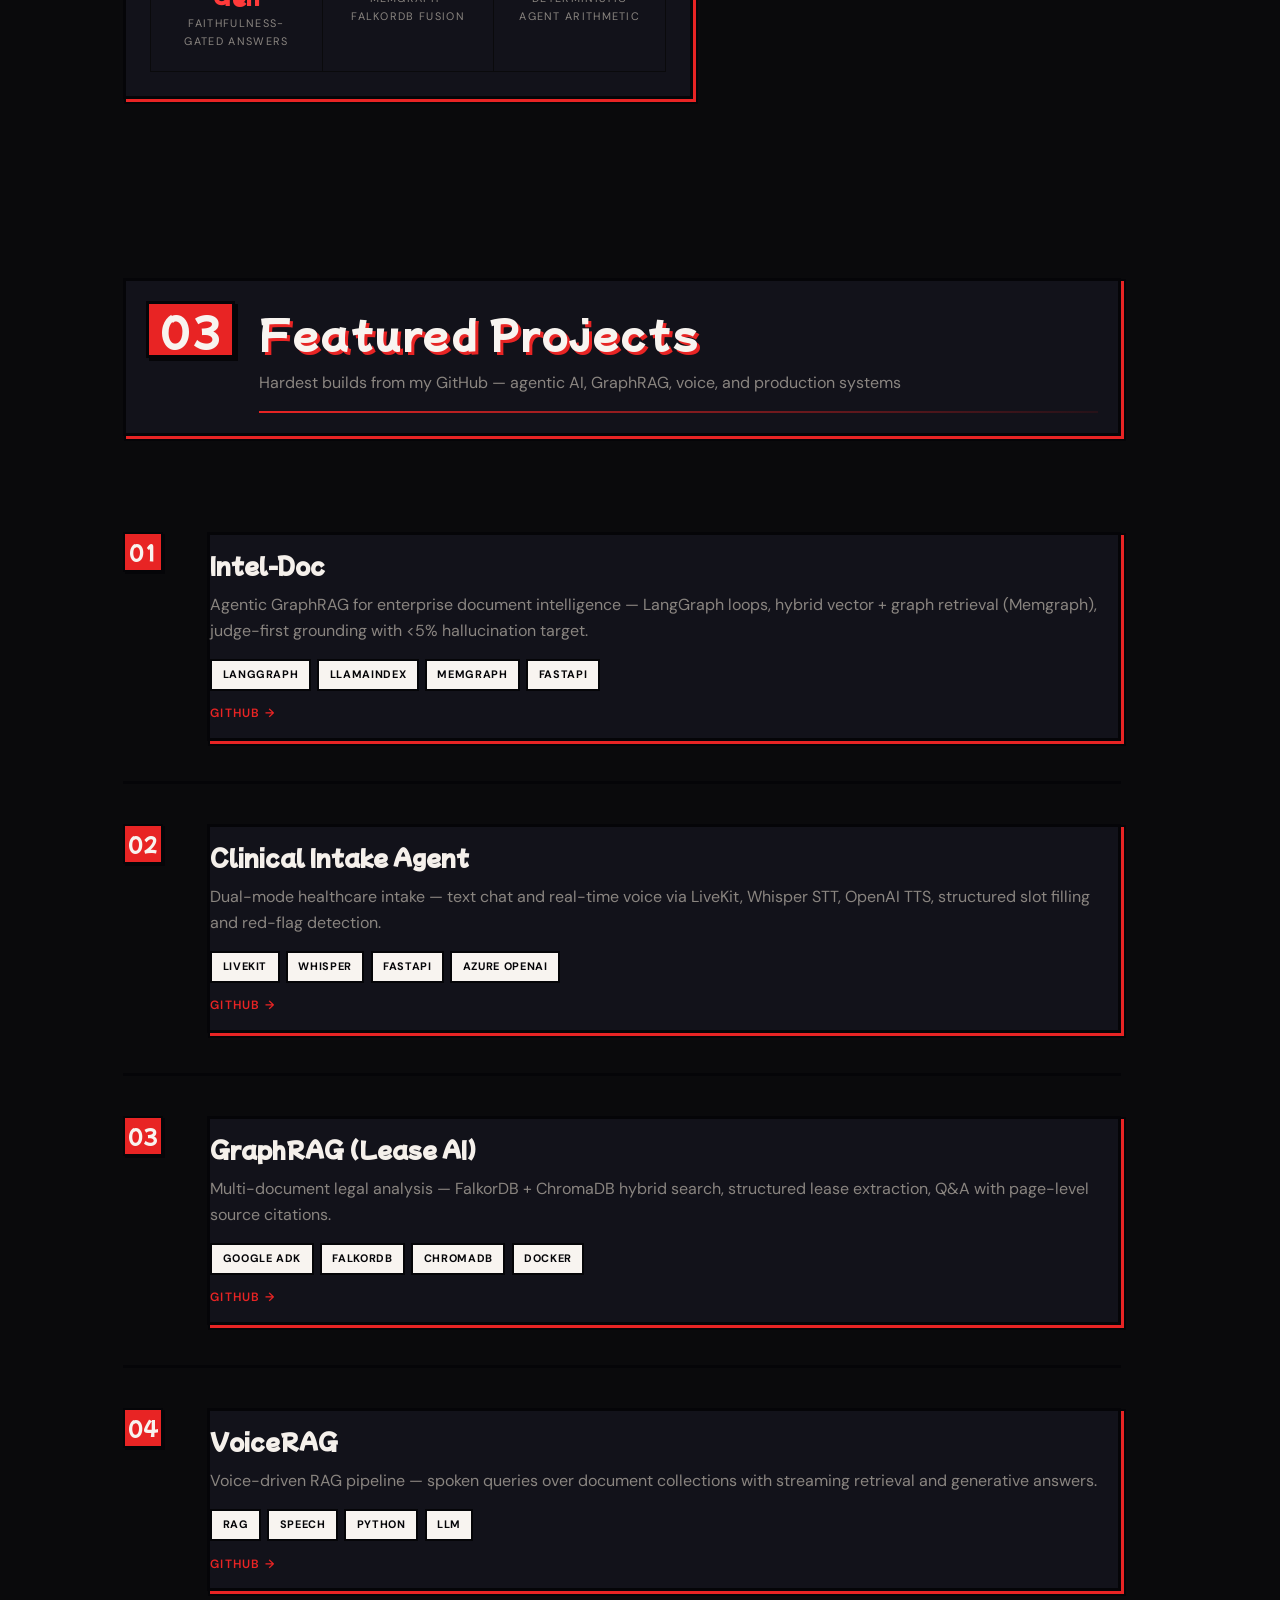
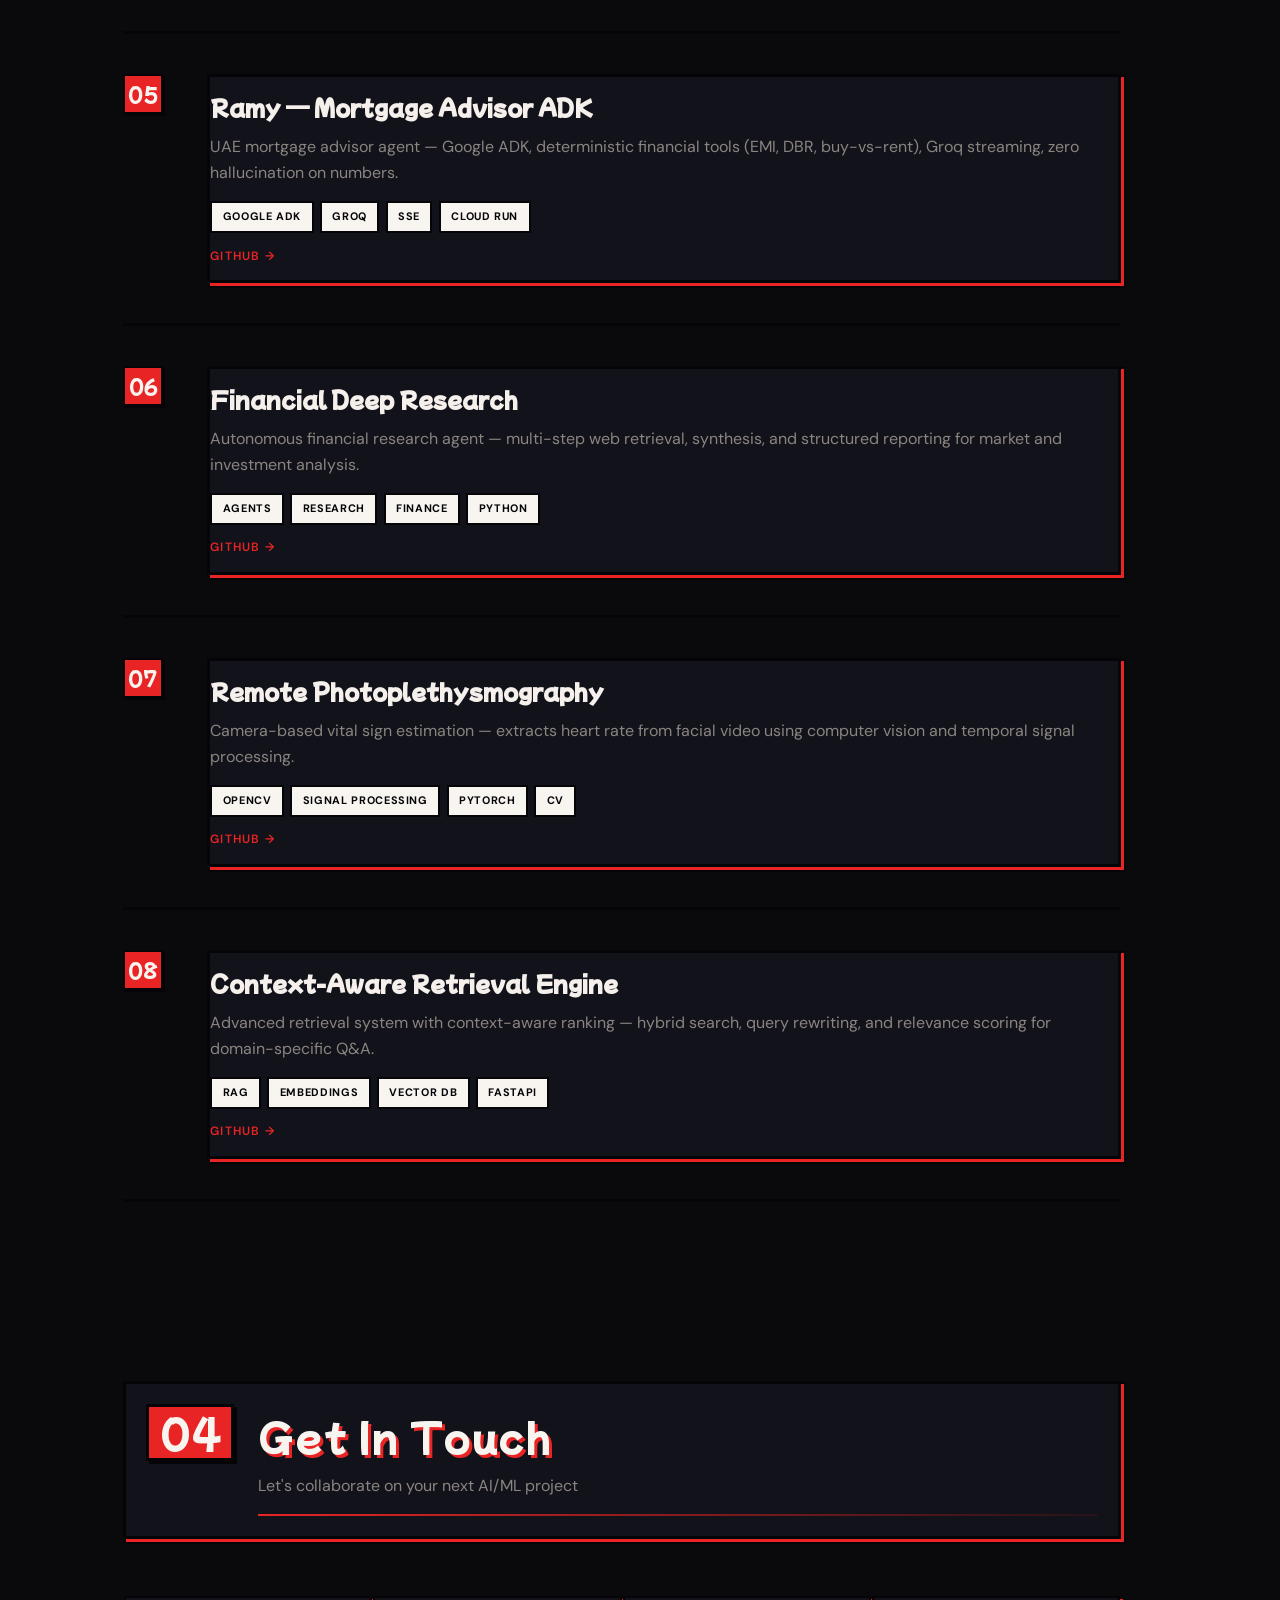
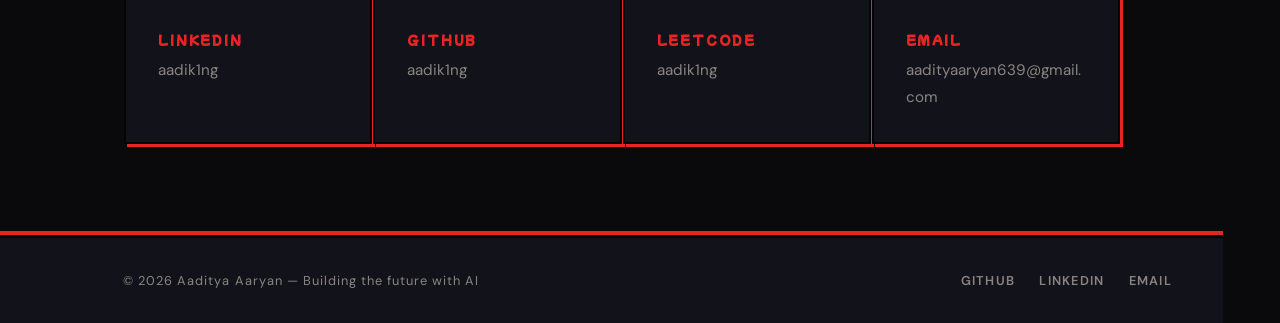
==== commit 58631178: "Redesign portfolio with anime manga aesthetic. Cel-shaded panels, speed lines, halftone texture, and" ====
--- a/index.html
+++ b/index.html
@@ -6,28 +6,33 @@
     <title>AADITYA — AI/ML Engineer</title>
     <link rel="preconnect" href="https://fonts.googleapis.com">
     <link rel="preconnect" href="https://fonts.gstatic.com" crossorigin>
-    <link href="https://fonts.googleapis.com/css2?family=Syne:wght@400;600;700;800&family=DM+Sans:ital,opsz,wght@0,9..40,400;0,9..40,500;0,9..40,600;1,9..40,400&display=swap" rel="stylesheet">
+    <link href="https://fonts.googleapis.com/css2?family=Mochiy+Pop+One&family=DM+Sans:ital,opsz,wght@0,9..40,400;0,9..40,500;0,9..40,600;1,9..40,400&display=swap" rel="stylesheet">
     <style>
         *, *::before, *::after { margin: 0; padding: 0; box-sizing: border-box; }
 
         :root {
-            --red: #d41414;
-            --red-hot: #ff2020;
-            --red-dim: #5c0a0a;
-            --red-glow: rgba(212, 20, 20, 0.5);
-            --black: #080808;
-            --surface: #101010;
-            --surface-2: #181818;
-            --border: rgba(212, 20, 20, 0.22);
-            --text: #ececec;
-            --muted: #6e6e6e;
+            --red: #e82424;
+            --red-hot: #ff3a3a;
+            --red-dim: #8b1010;
+            --red-glow: rgba(232, 36, 36, 0.55);
+            --black: #0a0a0c;
+            --ink: #050508;
+            --surface: #12121a;
+            --surface-2: #1a1a24;
+            --cel: #f8f4f0;
+            --border: #0a0a0c;
+            --text: #f5f0eb;
+            --muted: #8a8580;
             --rail-w: 72px;
-            --top-bar: 3px;
+            --top-bar: 4px;
             --nav-h: 3.5rem;
             --mobile-nav-h: 3.25rem;
             --pad-x: clamp(1rem, 4vw, 4rem);
             --pad-y: clamp(3rem, 7vw, 6rem);
             --content-max: 1100px;
+            --manga-outline: 3px solid var(--ink);
+            --manga-shadow: 5px 5px 0 var(--red), 5px 5px 0 3px var(--ink);
+            --manga-shadow-sm: 3px 3px 0 var(--red), 3px 3px 0 2px var(--ink);
         }
 
         html {
@@ -45,12 +50,56 @@
             isolation: isolate;
         }
 
-        /* ── Grain texture ── */
+        /* Anime atmosphere — speed lines + halftone screentone */
+        .anime-bg {
+            position: fixed;
+            inset: 0;
+            z-index: 2;
+            pointer-events: none;
+            overflow: hidden;
+        }
+
+        .anime-bg__speed {
+            position: absolute;
+            inset: -50%;
+            background: repeating-conic-gradient(
+                from 0deg at 65% 38%,
+                transparent 0deg,
+                rgba(232, 36, 36, 0.045) 0.4deg,
+                transparent 0.9deg
+            );
+            animation: speed-rotate 90s linear infinite;
+        }
+
+        .anime-bg__burst {
+            position: absolute;
+            top: 8%;
+            right: 5%;
+            width: min(55vw, 480px);
+            height: min(55vw, 480px);
+            background: radial-gradient(circle, rgba(232, 36, 36, 0.12) 0%, transparent 62%);
+            clip-path: polygon(50% 0%, 61% 35%, 98% 35%, 68% 57%, 79% 91%, 50% 70%, 21% 91%, 32% 57%, 2% 35%, 39% 35%);
+            opacity: 0.35;
+            animation: burst-pulse 4s ease-in-out infinite;
+        }
+
+        @keyframes speed-rotate {
+            to { transform: rotate(360deg); }
+        }
+
+        @keyframes burst-pulse {
+            0%, 100% { transform: scale(1) rotate(0deg); opacity: 0.3; }
+            50% { transform: scale(1.06) rotate(8deg); opacity: 0.45; }
+        }
+
+        /* Halftone screentone overlay */
         body::after {
             content: '';
             position: fixed; inset: 0; z-index: 9998; pointer-events: none;
-            opacity: 0.035;
-            background-image: url("data:image/svg+xml,%3Csvg viewBox='0 0 256 256' xmlns='http://www.w3.org/2000/svg'%3E%3Cfilter id='n'%3E%3CfeTurbulence type='fractalNoise' baseFrequency='0.85' numOctaves='4' stitchTiles='stitch'/%3E%3C/filter%3E%3Crect width='100%25' height='100%25' filter='url(%23n)'/%3E%3C/svg%3E");
+            opacity: 0.12;
+            background-image: radial-gradient(circle, rgba(255, 245, 240, 0.35) 0.8px, transparent 0.8px);
+            background-size: 5px 5px;
+            mix-blend-mode: overlay;
         }
 
         /* Three.js — decorative background only; must never capture clicks */
@@ -59,7 +108,8 @@
             inset: 0;
             z-index: 0;
             pointer-events: none !important;
-            opacity: 0.88;
+            opacity: 0.72;
+            filter: saturate(1.2) contrast(1.05);
         }
 
         .arch-bg canvas {
@@ -90,17 +140,18 @@
             height: auto;
         }
 
-        /* Text panels — readability without covering the canvas */
+        /* Manga cel panels */
         .section-head,
         .about-text,
         .project-row > div {
-            background: rgba(8, 8, 8, 0.78);
-            backdrop-filter: blur(8px);
+            background: var(--surface);
+            border: var(--manga-outline);
+            box-shadow: var(--manga-shadow-sm);
         }
 
         .section-head { padding: 1.25rem; margin-bottom: -1.25rem; }
         .about-text { padding: 1.5rem; }
-        .project-row > div { padding: 0.5rem 1rem 0.5rem 0; }
+        .project-row > div { padding: 0.75rem 1rem 0.75rem 0; }
 
         /* ══════════════════════════════════════
            SCROLL PROGRESS — top horizontal bar
@@ -145,9 +196,9 @@
             flex-direction: column;
             align-items: center;
             padding: calc(var(--top-bar) + 1.5rem) 0 1.5rem;
-            border-right: 1px solid var(--border);
-            background: rgba(8, 8, 8, 0.92);
-            backdrop-filter: blur(12px);
+            border-right: var(--manga-outline);
+            background: var(--surface);
+            box-shadow: 4px 0 0 var(--red);
             overflow: hidden;
             pointer-events: none;
         }
@@ -241,23 +292,25 @@
 
         .scroll-rail__dots .dot {
             width: 10px; height: 10px;
-            border-radius: 50%;
-            border: 2px solid rgba(212, 20, 20, 0.35);
-            background: var(--black);
+            border-radius: 2px;
+            border: 2px solid var(--ink);
+            background: var(--cel);
             transition: transform 0.35s cubic-bezier(0.34, 1.56, 0.64, 1),
                         border-color 0.3s, background 0.3s, box-shadow 0.3s;
             flex-shrink: 0;
+            transform: rotate(45deg);
         }
 
         .scroll-rail__dots a:hover .dot,
         .scroll-rail__dots a.active .dot {
-            border-color: var(--red-hot);
-            background: var(--red);
-            box-shadow: 0 0 12px var(--red-glow);
+            border-color: var(--ink);
+            background: var(--red-hot);
+            box-shadow: 2px 2px 0 var(--ink);
+            transform: rotate(45deg) scale(1.2);
         }
 
         .scroll-rail__dots a.active .dot {
-            transform: scale(1.35);
+            transform: rotate(45deg) scale(1.35);
         }
 
         .scroll-rail__dots .label {
@@ -282,12 +335,11 @@
         }
 
         .scroll-rail__percent {
-            font-family: 'Syne', sans-serif;
+            font-family: 'Mochiy Pop One', sans-serif;
             font-size: 0.65rem;
-            font-weight: 700;
-            letter-spacing: 0.1em;
+            font-weight: 400;
+            letter-spacing: 0.06em;
             color: var(--red);
-            opacity: 0.7;
         }
 
         /* ── Main layout offset for rail ── */
@@ -305,44 +357,53 @@
             display: flex;
             justify-content: space-between;
             align-items: center;
-            background: rgba(8, 8, 8, 0.7);
-            backdrop-filter: blur(16px);
-            border-bottom: 1px solid transparent;
-            transition: border-color 0.4s, background 0.4s;
+            background: var(--surface);
+            border-bottom: var(--manga-outline);
+            box-shadow: 0 4px 0 var(--red);
+            transition: box-shadow 0.3s;
         }
 
         .navbar.scrolled {
-            border-bottom-color: var(--border);
-            background: rgba(8, 8, 8, 0.95);
+            box-shadow: 0 6px 0 var(--red-hot);
         }
 
         .logo {
-            font-family: 'Syne', sans-serif;
-            font-size: 1.1rem;
-            font-weight: 800;
-            letter-spacing: 0.25em;
+            font-family: 'Mochiy Pop One', sans-serif;
+            font-size: 1rem;
+            font-weight: 400;
+            letter-spacing: 0.12em;
             color: var(--text);
             text-decoration: none;
-        }
-
-        .logo span { color: var(--red); }
+            text-shadow: 2px 2px 0 var(--ink);
+        }
+
+        .logo span { color: var(--red-hot); }
 
         .nav-status {
             font-size: 0.72rem;
-            font-weight: 600;
-            letter-spacing: 0.18em;
+            font-weight: 700;
+            letter-spacing: 0.1em;
             text-transform: uppercase;
-            color: var(--muted);
+            color: var(--cel);
+            background: var(--red);
+            border: 2px solid var(--ink);
+            padding: 0.35rem 0.75rem;
+            box-shadow: 2px 2px 0 var(--ink);
             display: flex;
             align-items: center;
             gap: 0.5rem;
         }
 
         .nav-status::before {
-            content: '';
-            width: 6px; height: 6px;
-            border-radius: 50%;
-            background: var(--red-hot);
+            content: '★';
+            font-size: 0.65rem;
+            color: var(--cel);
+            animation: star-spin 3s linear infinite;
+        }
+
+        @keyframes star-spin {
+            0%, 100% { transform: scale(1) rotate(0deg); }
+            50% { transform: scale(1.2) rotate(180deg); }
         }
 
         /* ── Hero ── */
@@ -362,20 +423,27 @@
             position: relative;
             z-index: 2;
             animation: hero-in 1s cubic-bezier(0.22, 1, 0.36, 1) forwards;
+            padding: 0.5rem;
+            background: var(--cel);
+            border: var(--manga-outline);
+            box-shadow: var(--manga-shadow);
+            transform: rotate(-1.5deg);
         }
 
         .hero-photo::before {
-            content: '';
+            content: 'PROFILE';
             position: absolute;
-            inset: -10px -10px 10px 10px;
-            border: 1px solid rgba(212, 20, 20, 0.45);
+            top: -0.65rem;
+            left: 0.75rem;
+            font-family: 'Mochiy Pop One', sans-serif;
+            font-size: 0.62rem;
+            letter-spacing: 0.08em;
+            color: var(--cel);
+            background: var(--red);
+            border: 2px solid var(--ink);
+            padding: 0.15rem 0.5rem;
+            z-index: 3;
             pointer-events: none;
-            transition: inset 0.4s ease;
-        }
-
-        .hero-photo:hover::before {
-            inset: -14px -14px 14px 14px;
-            border-color: var(--red);
         }
 
         .hero-photo img {
@@ -384,62 +452,71 @@
             aspect-ratio: 3 / 4;
             object-fit: cover;
             object-position: center top;
-            border: 1px solid var(--border);
-            box-shadow: 0 16px 48px rgba(0, 0, 0, 0.5), 0 0 32px rgba(212, 20, 20, 0.12);
-            filter: grayscale(10%) contrast(1.05);
-            transition: filter 0.4s ease;
+            border: 2px solid var(--ink);
+            filter: contrast(1.1) saturate(1.15);
+            transition: filter 0.4s ease, transform 0.4s ease;
         }
 
         .hero-photo:hover img {
-            filter: grayscale(0%) contrast(1.08);
+            filter: contrast(1.15) saturate(1.25);
+            transform: scale(1.02);
         }
 
         .hero-content {
             position: relative; z-index: 2;
             animation: hero-in 1s cubic-bezier(0.22, 1, 0.36, 1) 0.12s both;
-            background: rgba(8, 8, 8, 0.72);
-            backdrop-filter: blur(10px);
+            background: var(--surface);
             padding: clamp(1.25rem, 3vw, 2rem) clamp(1.25rem, 3vw, 2.25rem);
-            border: 1px solid var(--border);
-        }
-
-        @keyframes hero-in {
-            from { opacity: 0; transform: translateY(20px); }
-            to   { opacity: 1; transform: translateY(0); }
+            border: var(--manga-outline);
+            box-shadow: var(--manga-shadow);
+            transform: rotate(0.8deg);
         }
 
         .hero-eyebrow {
             display: inline-flex;
             align-items: center;
-            gap: 0.75rem;
-            font-size: 0.72rem;
-            font-weight: 600;
-            letter-spacing: 0.22em;
-            text-transform: uppercase;
-            color: var(--red);
-            margin-bottom: 1.5rem;
+            gap: 0.5rem;
+            font-family: 'Mochiy Pop One', sans-serif;
+            font-size: 0.75rem;
+            font-weight: 400;
+            letter-spacing: 0.08em;
+            color: var(--ink);
+            background: var(--red-hot);
+            padding: 0.35rem 0.85rem;
+            border: 2px solid var(--ink);
+            margin-bottom: 1.25rem;
+            box-shadow: 2px 2px 0 var(--ink);
         }
 
         .hero-eyebrow::before {
-            content: '';
-            width: 32px; height: 1px;
-            background: var(--red);
+            content: '★';
+            font-size: 0.7rem;
         }
 
         .hero h1 {
-            font-family: 'Syne', sans-serif;
-            font-size: clamp(2.4rem, 9vw, 5.5rem);
-            font-weight: 800;
-            line-height: 0.95;
-            letter-spacing: -0.02em;
-            margin-bottom: 1.25rem;
+            font-family: 'Mochiy Pop One', sans-serif;
+            font-size: clamp(2.2rem, 9vw, 4.8rem);
+            font-weight: 400;
+            line-height: 1.05;
+            letter-spacing: 0.04em;
+            margin-bottom: 0.5rem;
             overflow-wrap: break-word;
+            color: var(--cel);
+            -webkit-text-stroke: 2px var(--ink);
+            paint-order: stroke fill;
+            text-shadow: 4px 4px 0 var(--red);
         }
 
         .hero h1 em {
             font-style: normal;
             color: var(--red-hot);
             display: block;
+            -webkit-text-stroke: 2px var(--ink);
+        }
+
+        @keyframes hero-in {
+            from { opacity: 0; transform: translateY(24px) rotate(2deg); }
+            to   { opacity: 1; transform: translateY(0) rotate(0.8deg); }
         }
 
         .hero-sub {
@@ -463,46 +540,45 @@
 
         .btn {
             padding: 0.85rem 1.8rem;
-            font-family: 'DM Sans', sans-serif;
-            font-size: 0.8rem;
-            font-weight: 600;
-            letter-spacing: 0.12em;
+            font-family: 'Mochiy Pop One', sans-serif;
+            font-size: 0.78rem;
+            font-weight: 400;
+            letter-spacing: 0.06em;
             text-transform: uppercase;
             text-decoration: none;
-            border-radius: 2px;
-            transition: transform 0.3s, box-shadow 0.3s, background 0.3s;
+            border-radius: 0;
+            transition: transform 0.15s, box-shadow 0.15s;
             position: relative;
             z-index: 1;
-            overflow: hidden;
             cursor: pointer;
-        }
-
-        a {
-            cursor: pointer;
-        }
+            border: var(--manga-outline);
+        }
+
+        a { cursor: pointer; }
 
         .btn-primary {
+            background: var(--red-hot);
+            color: var(--cel);
+            box-shadow: var(--manga-shadow-sm);
+        }
+
+        .btn-primary:hover {
             background: var(--red);
-            color: var(--text);
-            border: none;
-        }
-
-        .btn-primary:hover {
-            background: var(--red-hot);
-            transform: translateY(-2px);
-            box-shadow: 0 8px 30px var(--red-glow);
+            transform: translate(-2px, -2px);
+            box-shadow: 7px 7px 0 var(--ink);
         }
 
         .btn-ghost {
-            background: transparent;
-            color: var(--text);
-            border: 1px solid var(--border);
+            background: var(--cel);
+            color: var(--ink);
+            box-shadow: var(--manga-shadow-sm);
         }
 
         .btn-ghost:hover {
-            border-color: var(--red);
-            color: var(--red-hot);
-            transform: translateY(-2px);
+            background: var(--surface-2);
+            color: var(--cel);
+            transform: translate(-2px, -2px);
+            box-shadow: 7px 7px 0 var(--red);
         }
 
         /* ── Sections ── */
@@ -521,20 +597,26 @@
         }
 
         .section-num {
-            font-family: 'Syne', sans-serif;
-            font-size: 4rem;
-            font-weight: 800;
+            font-family: 'Mochiy Pop One', sans-serif;
+            font-size: 2.5rem;
+            font-weight: 400;
             line-height: 1;
-            color: transparent;
-            -webkit-text-stroke: 1px rgba(212, 20, 20, 0.35);
+            color: var(--cel);
+            background: var(--red);
+            border: var(--manga-outline);
+            padding: 0.35rem 0.65rem;
+            box-shadow: 3px 3px 0 var(--ink);
+            align-self: start;
         }
 
         .section-title {
-            font-family: 'Syne', sans-serif;
-            font-size: clamp(1.8rem, 4vw, 2.6rem);
-            font-weight: 700;
-            letter-spacing: -0.01em;
+            font-family: 'Mochiy Pop One', sans-serif;
+            font-size: clamp(1.6rem, 4vw, 2.4rem);
+            font-weight: 400;
+            letter-spacing: 0.04em;
             margin-bottom: 0.4rem;
+            color: var(--cel);
+            text-shadow: 3px 3px 0 var(--red);
         }
 
         .section-sub {
@@ -597,7 +679,7 @@
 
         .stat strong {
             display: block;
-            font-family: 'Syne', sans-serif;
+            font-family: 'Mochiy Pop One', sans-serif;
             font-size: clamp(0.95rem, 2.2vw, 1.25rem);
             line-height: 1.25;
             letter-spacing: 0.03em;
@@ -647,7 +729,7 @@
         }
 
         .skill-card h3 {
-            font-family: 'Syne', sans-serif;
+            font-family: 'Mochiy Pop One', sans-serif;
             font-size: 0.95rem;
             font-weight: 700;
             letter-spacing: 0.06em;
@@ -699,10 +781,10 @@
 
         .project-row {
             display: grid;
-            grid-template-columns: 48px 1fr;
+            grid-template-columns: 52px 1fr;
             gap: clamp(1rem, 3vw, 2rem);
             padding: clamp(1.5rem, 4vw, 2.5rem) 0;
-            border-bottom: 1px solid var(--border);
+            border-bottom: 3px solid var(--ink);
             opacity: 0;
             transform: translateX(-20px);
             transition: opacity 0.7s ease, transform 0.7s cubic-bezier(0.22, 1, 0.36, 1);
@@ -713,19 +795,31 @@
             transform: translateX(0);
         }
 
-        .project-row:hover .project-index { color: var(--red-hot); }
-
         .project-index {
-            font-family: 'Syne', sans-serif;
-            font-size: 1.1rem;
-            font-weight: 800;
-            color: var(--muted);
-            padding-top: 0.2rem;
-            transition: color 0.3s;
+            font-family: 'Mochiy Pop One', sans-serif;
+            font-size: 1.25rem;
+            font-weight: 400;
+            color: var(--cel);
+            background: var(--red);
+            border: 2px solid var(--ink);
+            width: 2.5rem;
+            height: 2.5rem;
+            display: flex;
+            align-items: center;
+            justify-content: center;
+            box-shadow: 2px 2px 0 var(--ink);
+            padding-top: 0;
+            transition: transform 0.2s, background 0.2s;
+        }
+
+        .project-row:hover .project-index {
+            color: var(--cel);
+            background: var(--red-hot);
+            transform: rotate(-8deg) scale(1.08);
         }
 
         .project-row h3 {
-            font-family: 'Syne', sans-serif;
+            font-family: 'Mochiy Pop One', sans-serif;
             font-size: clamp(1.1rem, 3.5vw, 1.35rem);
             font-weight: 700;
             margin-bottom: 0.6rem;
@@ -773,18 +867,20 @@
 
         .tag {
             font-size: 0.68rem;
-            font-weight: 600;
-            letter-spacing: 0.08em;
+            font-weight: 700;
+            letter-spacing: 0.06em;
             text-transform: uppercase;
             padding: 0.3rem 0.65rem;
-            border: 1px solid var(--border);
-            color: var(--muted);
-            transition: border-color 0.3s, color 0.3s;
+            border: 2px solid var(--ink);
+            background: var(--cel);
+            color: var(--ink);
+            transition: transform 0.2s, background 0.2s;
         }
 
         .project-row:hover .tag {
-            border-color: rgba(212, 20, 20, 0.4);
-            color: var(--text);
+            background: var(--red-hot);
+            color: var(--cel);
+            transform: rotate(-2deg);
         }
 
         /* ── Contact ── */
@@ -809,40 +905,41 @@
             padding: clamp(1.25rem, 3vw, 2rem);
             text-decoration: none;
             color: inherit;
-            transition: background 0.3s;
+            transition: transform 0.2s, box-shadow 0.2s;
             position: relative;
             overflow: hidden;
             min-height: 44px;
-        }
-
-        .contact-cell span {
-            color: var(--muted);
-            font-size: clamp(0.85rem, 2.5vw, 0.95rem);
-            overflow-wrap: anywhere;
+            border: 2px solid var(--ink);
+            box-shadow: 3px 3px 0 var(--red);
         }
 
         .contact-cell::after {
-            content: '';
+            content: '→';
             position: absolute;
-            bottom: 0; left: 0;
-            height: 2px; width: 100%;
-            background: var(--red);
-            transform: scaleX(0);
-            transform-origin: left;
-            transition: transform 0.45s cubic-bezier(0.22, 1, 0.36, 1);
+            top: 1rem;
+            right: 1rem;
+            font-family: 'Mochiy Pop One', sans-serif;
+            font-size: 1.1rem;
+            color: var(--red-hot);
+            opacity: 0;
+            transform: translateX(-8px);
+            transition: opacity 0.25s, transform 0.25s;
         }
 
         .contact-cell:hover {
             background: var(--surface-2);
+            transform: translate(-2px, -2px);
+            box-shadow: 5px 5px 0 var(--red-hot);
         }
 
         .contact-cell:hover::after {
-            transform: scaleX(1);
+            opacity: 1;
+            transform: translateX(0);
         }
 
         .contact-cell strong {
             display: block;
-            font-family: 'Syne', sans-serif;
+            font-family: 'Mochiy Pop One', sans-serif;
             font-size: 0.75rem;
             letter-spacing: 0.15em;
             text-transform: uppercase;
@@ -850,10 +947,18 @@
             margin-bottom: 0.5rem;
         }
 
+        .contact-cell span {
+            color: var(--muted);
+            font-size: clamp(0.85rem, 2.5vw, 0.95rem);
+            overflow-wrap: anywhere;
+        }
+
         /* ── Footer ── */
         .footer {
             padding: 2rem var(--pad-x) 2rem calc(var(--rail-w) + var(--pad-x));
-            border-top: 1px solid var(--border);
+            border-top: var(--manga-outline);
+            background: var(--surface);
+            box-shadow: 0 -4px 0 var(--red);
             display: flex;
             justify-content: space-between;
             align-items: center;
@@ -909,9 +1014,9 @@
             left: 0;
             right: 0;
             z-index: 1090;
-            background: rgba(8, 8, 8, 0.96);
-            backdrop-filter: blur(12px);
-            border-top: 1px solid var(--border);
+            background: var(--surface);
+            border-top: var(--manga-outline);
+            box-shadow: 0 -4px 0 var(--red);
             padding: 0.35rem 0.5rem calc(0.35rem + env(safe-area-inset-bottom, 0px));
         }
 
@@ -1157,6 +1262,10 @@
                 transition-duration: 0.01ms !important;
             }
             html { scroll-behavior: auto; }
+            .anime-bg__speed,
+            .anime-bg__burst { animation: none !important; }
+            .hero-photo,
+            .hero-content { transform: none !important; }
             .hero-content,
             .hero-photo,
             .project-row,
@@ -1169,6 +1278,11 @@
     </style>
 </head>
 <body>
+    <div class="anime-bg" aria-hidden="true">
+        <div class="anime-bg__speed"></div>
+        <div class="anime-bg__burst"></div>
+    </div>
+
     <!-- Top scroll progress bar -->
     <div class="progress-top" aria-hidden="true">
         <div class="progress-top__fill" id="progress-top-fill"></div>
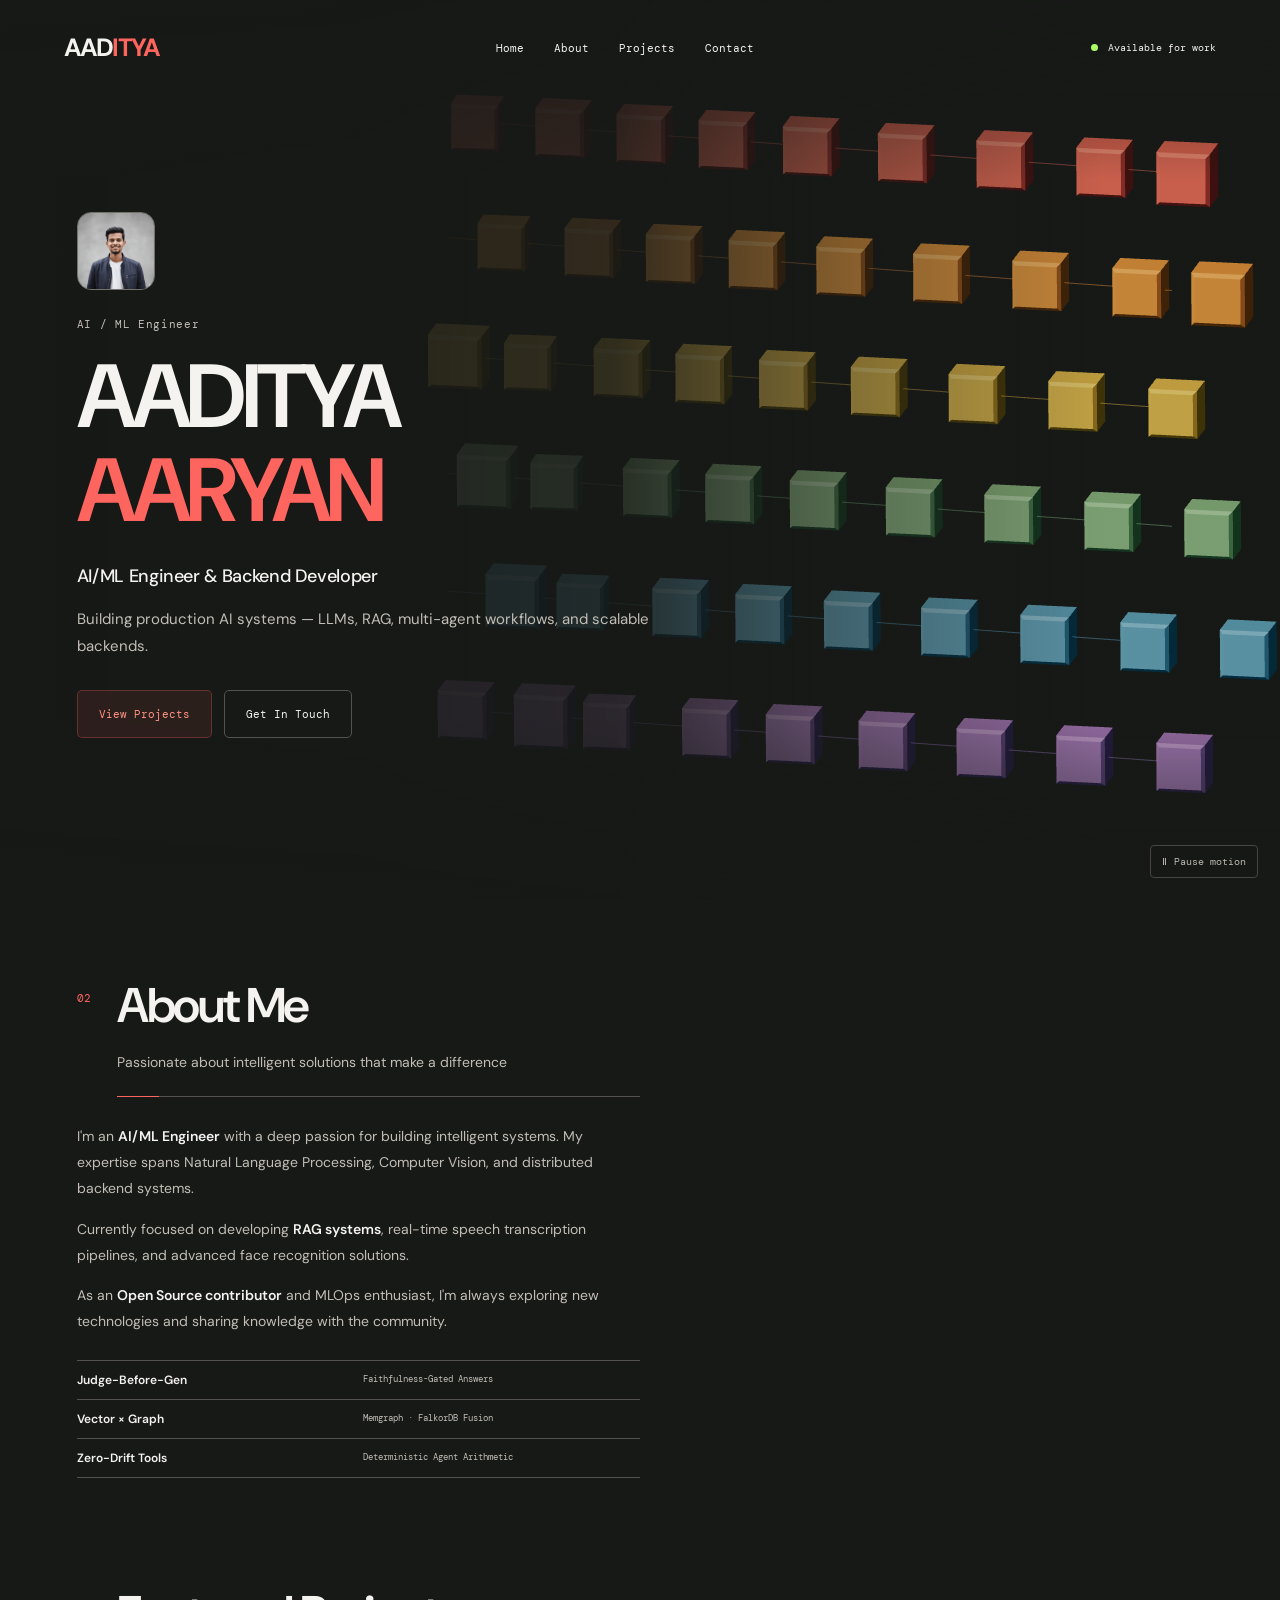
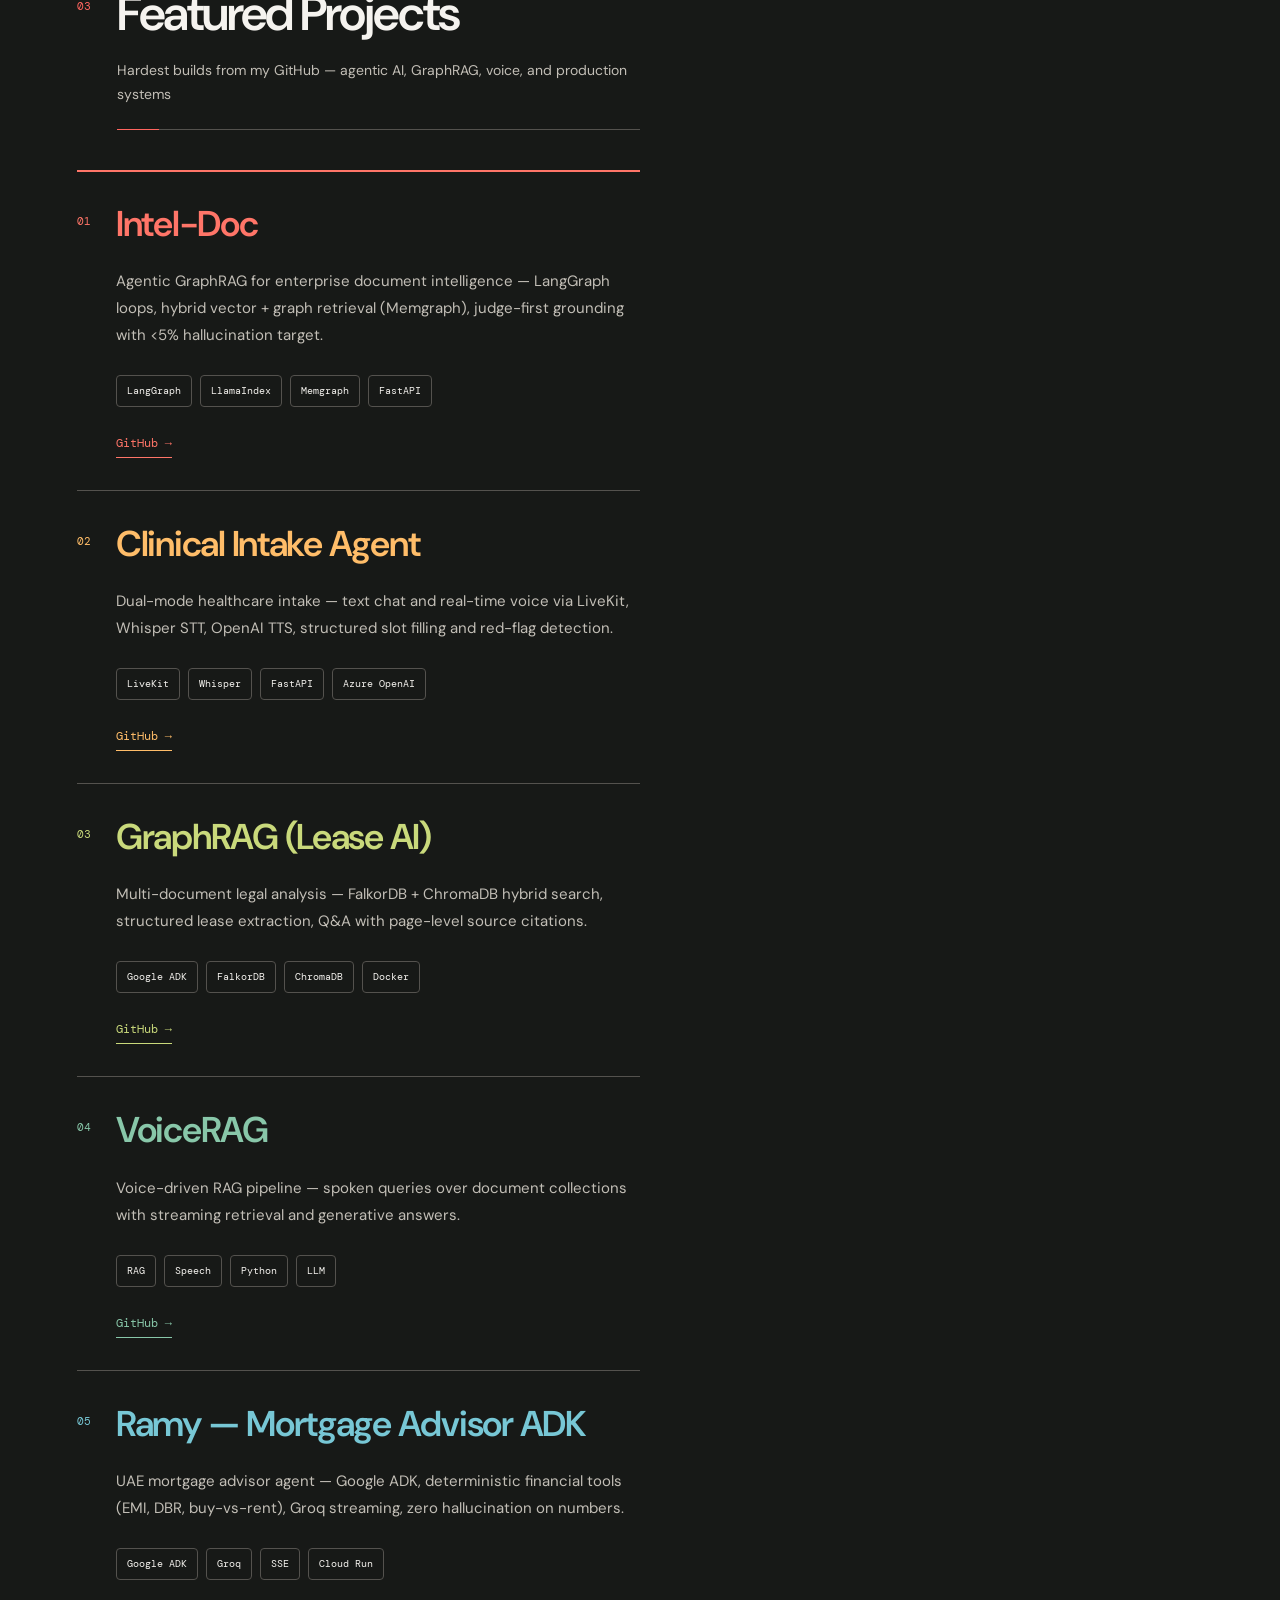
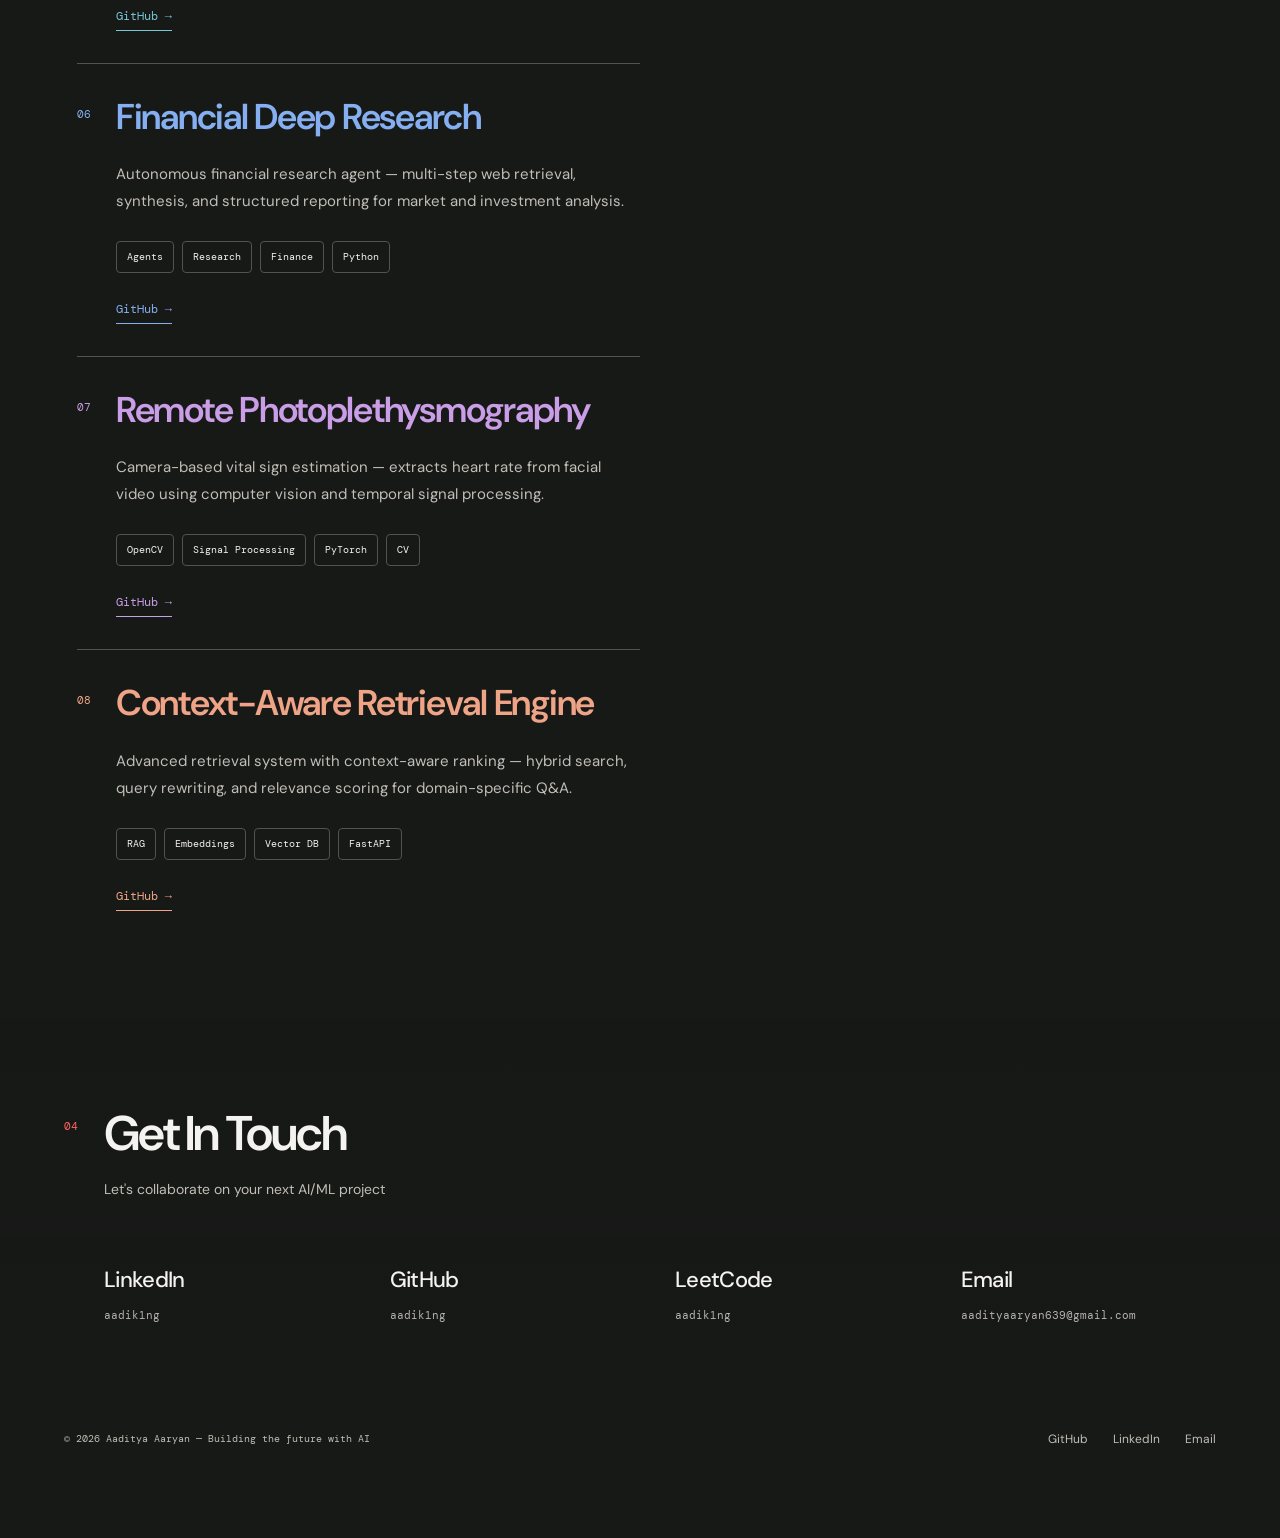
==== commit 282c523f: "Publish scroll-driven transformer portfolio" ====
--- a/index.html
+++ b/index.html
@@ -1,1329 +1,33 @@
-<!DOCTYPE html>
+<!doctype html>
 <html lang="en">
 <head>
-    <meta charset="UTF-8">
-    <meta name="viewport" content="width=device-width, initial-scale=1.0">
-    <title>AADITYA — AI/ML Engineer</title>
-    <link rel="preconnect" href="https://fonts.googleapis.com">
-    <link rel="preconnect" href="https://fonts.gstatic.com" crossorigin>
-    <link href="https://fonts.googleapis.com/css2?family=Mochiy+Pop+One&family=DM+Sans:ital,opsz,wght@0,9..40,400;0,9..40,500;0,9..40,600;1,9..40,400&display=swap" rel="stylesheet">
-    <style>
-        *, *::before, *::after { margin: 0; padding: 0; box-sizing: border-box; }
-
-        :root {
-            --red: #e82424;
-            --red-hot: #ff3a3a;
-            --red-dim: #8b1010;
-            --red-glow: rgba(232, 36, 36, 0.55);
-            --black: #0a0a0c;
-            --ink: #050508;
-            --surface: #12121a;
-            --surface-2: #1a1a24;
-            --cel: #f8f4f0;
-            --border: #0a0a0c;
-            --text: #f5f0eb;
-            --muted: #8a8580;
-            --rail-w: 72px;
-            --top-bar: 4px;
-            --nav-h: 3.5rem;
-            --mobile-nav-h: 3.25rem;
-            --pad-x: clamp(1rem, 4vw, 4rem);
-            --pad-y: clamp(3rem, 7vw, 6rem);
-            --content-max: 1100px;
-            --manga-outline: 3px solid var(--ink);
-            --manga-shadow: 5px 5px 0 var(--red), 5px 5px 0 3px var(--ink);
-            --manga-shadow-sm: 3px 3px 0 var(--red), 3px 3px 0 2px var(--ink);
-        }
-
-        html {
-            scroll-behavior: smooth;
-            scroll-timeline: --page-scroll block;
-            scroll-padding-top: calc(var(--top-bar) + var(--nav-h) + 0.5rem);
-        }
-
-        body {
-            font-family: 'DM Sans', sans-serif;
-            background: var(--black);
-            color: var(--text);
-            line-height: 1.65;
-            overflow-x: hidden;
-            isolation: isolate;
-        }
-
-        /* Anime atmosphere — speed lines + halftone screentone */
-        .anime-bg {
-            position: fixed;
-            inset: 0;
-            z-index: 2;
-            pointer-events: none;
-            overflow: hidden;
-        }
-
-        .anime-bg__speed {
-            position: absolute;
-            inset: -50%;
-            background: repeating-conic-gradient(
-                from 0deg at 65% 38%,
-                transparent 0deg,
-                rgba(232, 36, 36, 0.045) 0.4deg,
-                transparent 0.9deg
-            );
-            animation: speed-rotate 90s linear infinite;
-        }
-
-        .anime-bg__burst {
-            position: absolute;
-            top: 8%;
-            right: 5%;
-            width: min(55vw, 480px);
-            height: min(55vw, 480px);
-            background: radial-gradient(circle, rgba(232, 36, 36, 0.12) 0%, transparent 62%);
-            clip-path: polygon(50% 0%, 61% 35%, 98% 35%, 68% 57%, 79% 91%, 50% 70%, 21% 91%, 32% 57%, 2% 35%, 39% 35%);
-            opacity: 0.35;
-            animation: burst-pulse 4s ease-in-out infinite;
-        }
-
-        @keyframes speed-rotate {
-            to { transform: rotate(360deg); }
-        }
-
-        @keyframes burst-pulse {
-            0%, 100% { transform: scale(1) rotate(0deg); opacity: 0.3; }
-            50% { transform: scale(1.06) rotate(8deg); opacity: 0.45; }
-        }
-
-        /* Halftone screentone overlay */
-        body::after {
-            content: '';
-            position: fixed; inset: 0; z-index: 9998; pointer-events: none;
-            opacity: 0.12;
-            background-image: radial-gradient(circle, rgba(255, 245, 240, 0.35) 0.8px, transparent 0.8px);
-            background-size: 5px 5px;
-            mix-blend-mode: overlay;
-        }
-
-        /* Three.js — decorative background only; must never capture clicks */
-        .arch-bg {
-            position: fixed;
-            inset: 0;
-            z-index: 0;
-            pointer-events: none !important;
-            opacity: 0.72;
-            filter: saturate(1.2) contrast(1.05);
-        }
-
-        .arch-bg canvas {
-            display: block;
-            width: 100%;
-            height: 100%;
-            pointer-events: none !important;
-            touch-action: none;
-        }
-
-        .site-main,
-        .navbar,
-        .footer,
-        .scroll-rail {
-            z-index: 10;
-            pointer-events: auto;
-        }
-
-        .site-main,
-        .footer {
-            position: relative;
-            width: 100%;
-            max-width: calc(var(--content-max) + var(--rail-w) + var(--pad-x));
-        }
-
-        img {
-            max-width: 100%;
-            height: auto;
-        }
-
-        /* Manga cel panels */
-        .section-head,
-        .about-text,
-        .project-row > div {
-            background: var(--surface);
-            border: var(--manga-outline);
-            box-shadow: var(--manga-shadow-sm);
-        }
-
-        .section-head { padding: 1.25rem; margin-bottom: -1.25rem; }
-        .about-text { padding: 1.5rem; }
-        .project-row > div { padding: 0.75rem 1rem 0.75rem 0; }
-
-        /* ══════════════════════════════════════
-           SCROLL PROGRESS — top horizontal bar
-           Line fills the track as you scroll
-        ══════════════════════════════════════ */
-        .progress-top {
-            position: fixed; top: 0; left: 0; right: 0;
-            height: var(--top-bar); z-index: 1100;
-            background: rgba(212, 20, 20, 0.08);
-            pointer-events: none;
-        }
-
-        .progress-top__fill {
-            height: 100%; width: 100%;
-            background: linear-gradient(90deg, var(--red-dim), var(--red-hot));
-            transform-origin: left center;
-            transform: scaleX(0);
-            box-shadow: 0 0 12px var(--red-glow);
-        }
-
-        @supports (animation-timeline: scroll()) {
-            @keyframes grow-horizontal {
-                from { transform: scaleX(0); }
-                to   { transform: scaleX(1); }
-            }
-            .progress-top__fill {
-                animation: grow-horizontal linear both;
-                animation-timeline: --page-scroll;
-            }
-        }
-
-        /* ══════════════════════════════════════
-           SCROLL RAIL — left vertical bar
-           Imaginary track + red line fills down
-        ══════════════════════════════════════ */
-        .scroll-rail {
-            position: fixed;
-            left: 0; top: 0; bottom: 0;
-            width: var(--rail-w);
-            z-index: 1050;
-            display: flex;
-            flex-direction: column;
-            align-items: center;
-            padding: calc(var(--top-bar) + 1.5rem) 0 1.5rem;
-            border-right: var(--manga-outline);
-            background: var(--surface);
-            box-shadow: 4px 0 0 var(--red);
-            overflow: hidden;
-            pointer-events: none;
-        }
-
-        .scroll-rail a {
-            pointer-events: auto;
-        }
-
-        .scroll-rail__track {
-            position: relative;
-            flex: 1;
-            width: 2px;
-            margin: 0.5rem 0;
-            background: rgba(212, 20, 20, 0.12);
-            border-radius: 2px;
-            overflow: visible;
-        }
-
-        /* The fill line inside the imaginary bar */
-        .scroll-rail__fill {
-            position: absolute;
-            top: 0; left: 0;
-            width: 100%;
-            height: 100%;
-            background: linear-gradient(180deg, var(--red-hot), var(--red));
-            border-radius: 2px;
-            transform-origin: top center;
-            transform: scaleY(0);
-            box-shadow: 0 0 10px var(--red-glow);
-        }
-
-        @supports (animation-timeline: scroll()) {
-            @keyframes grow-vertical {
-                from { transform: scaleY(0); }
-                to   { transform: scaleY(1); }
-            }
-            .scroll-rail__fill {
-                animation: grow-vertical linear both;
-                animation-timeline: --page-scroll;
-            }
-        }
-
-        /* Glowing head that rides the fill line */
-        .scroll-rail__head {
-            position: absolute;
-            left: 50%;
-            width: 8px; height: 8px;
-            border-radius: 50%;
-            background: var(--red-hot);
-            transform: translate(-50%, -50%) scale(0);
-            box-shadow: 0 0 14px var(--red-hot), 0 0 28px var(--red-glow);
-            pointer-events: none;
-            opacity: 0;
-            transition: top 0.08s linear, opacity 0.3s;
-        }
-
-        .scroll-rail__head.visible {
-            opacity: 1;
-            transform: translate(-50%, -50%) scale(1);
-        }
-
-        .scroll-rail__nav {
-            position: absolute;
-            inset: calc(var(--top-bar) + 1.5rem) 0 3rem;
-            display: flex;
-            justify-content: center;
-        }
-
-        .scroll-rail__dots {
-            list-style: none;
-            position: relative;
-            width: 100%;
-            height: 100%;
-        }
-
-        .scroll-rail__dots li {
-            position: absolute;
-            left: 50%;
-            transform: translateX(-50%);
-        }
-
-        .scroll-rail__dots a {
-            display: flex;
-            align-items: center;
-            gap: 0.75rem;
-            text-decoration: none;
-            color: var(--muted);
-            position: relative;
-            transform: translateX(calc(var(--rail-w) / 2 - 50%));
-        }
-
-        .scroll-rail__dots .dot {
-            width: 10px; height: 10px;
-            border-radius: 2px;
-            border: 2px solid var(--ink);
-            background: var(--cel);
-            transition: transform 0.35s cubic-bezier(0.34, 1.56, 0.64, 1),
-                        border-color 0.3s, background 0.3s, box-shadow 0.3s;
-            flex-shrink: 0;
-            transform: rotate(45deg);
-        }
-
-        .scroll-rail__dots a:hover .dot,
-        .scroll-rail__dots a.active .dot {
-            border-color: var(--ink);
-            background: var(--red-hot);
-            box-shadow: 2px 2px 0 var(--ink);
-            transform: rotate(45deg) scale(1.2);
-        }
-
-        .scroll-rail__dots a.active .dot {
-            transform: rotate(45deg) scale(1.35);
-        }
-
-        .scroll-rail__dots .label {
-            position: absolute;
-            left: 22px;
-            white-space: nowrap;
-            font-size: 0.7rem;
-            font-weight: 600;
-            letter-spacing: 0.14em;
-            text-transform: uppercase;
-            opacity: 0;
-            transform: translateX(-6px);
-            transition: opacity 0.25s, transform 0.25s;
-            pointer-events: none;
-            color: var(--text);
-        }
-
-        .scroll-rail__dots a:hover .label,
-        .scroll-rail__dots a.active .label {
-            opacity: 1;
-            transform: translateX(0);
-        }
-
-        .scroll-rail__percent {
-            font-family: 'Mochiy Pop One', sans-serif;
-            font-size: 0.65rem;
-            font-weight: 400;
-            letter-spacing: 0.06em;
-            color: var(--red);
-        }
-
-        /* ── Main layout offset for rail ── */
-        .site-main {
-            margin-left: var(--rail-w);
-        }
-
-        /* ── Navbar ── */
-        .navbar {
-            position: fixed;
-            top: var(--top-bar);
-            left: var(--rail-w); right: 0;
-            z-index: 1000;
-            padding: 1rem 2.5rem;
-            display: flex;
-            justify-content: space-between;
-            align-items: center;
-            background: var(--surface);
-            border-bottom: var(--manga-outline);
-            box-shadow: 0 4px 0 var(--red);
-            transition: box-shadow 0.3s;
-        }
-
-        .navbar.scrolled {
-            box-shadow: 0 6px 0 var(--red-hot);
-        }
-
-        .logo {
-            font-family: 'Mochiy Pop One', sans-serif;
-            font-size: 1rem;
-            font-weight: 400;
-            letter-spacing: 0.12em;
-            color: var(--text);
-            text-decoration: none;
-            text-shadow: 2px 2px 0 var(--ink);
-        }
-
-        .logo span { color: var(--red-hot); }
-
-        .nav-status {
-            font-size: 0.72rem;
-            font-weight: 700;
-            letter-spacing: 0.1em;
-            text-transform: uppercase;
-            color: var(--cel);
-            background: var(--red);
-            border: 2px solid var(--ink);
-            padding: 0.35rem 0.75rem;
-            box-shadow: 2px 2px 0 var(--ink);
-            display: flex;
-            align-items: center;
-            gap: 0.5rem;
-        }
-
-        .nav-status::before {
-            content: '★';
-            font-size: 0.65rem;
-            color: var(--cel);
-            animation: star-spin 3s linear infinite;
-        }
-
-        @keyframes star-spin {
-            0%, 100% { transform: scale(1) rotate(0deg); }
-            50% { transform: scale(1.2) rotate(180deg); }
-        }
-
-        /* ── Hero ── */
-        .hero {
-            min-height: 100vh;
-            min-height: 100dvh;
-            display: grid;
-            grid-template-columns: minmax(220px, 380px) 1fr;
-            gap: clamp(1.5rem, 4vw, 3.5rem);
-            align-items: center;
-            max-width: var(--content-max);
-            padding: calc(var(--top-bar) + var(--nav-h) + 2rem) var(--pad-x) var(--pad-y) clamp(1.5rem, 3vw, 3rem);
-            position: relative;
-        }
-
-        .hero-photo {
-            position: relative;
-            z-index: 2;
-            animation: hero-in 1s cubic-bezier(0.22, 1, 0.36, 1) forwards;
-            padding: 0.5rem;
-            background: var(--cel);
-            border: var(--manga-outline);
-            box-shadow: var(--manga-shadow);
-            transform: rotate(-1.5deg);
-        }
-
-        .hero-photo::before {
-            content: 'PROFILE';
-            position: absolute;
-            top: -0.65rem;
-            left: 0.75rem;
-            font-family: 'Mochiy Pop One', sans-serif;
-            font-size: 0.62rem;
-            letter-spacing: 0.08em;
-            color: var(--cel);
-            background: var(--red);
-            border: 2px solid var(--ink);
-            padding: 0.15rem 0.5rem;
-            z-index: 3;
-            pointer-events: none;
-        }
-
-        .hero-photo img {
-            display: block;
-            width: 100%;
-            aspect-ratio: 3 / 4;
-            object-fit: cover;
-            object-position: center top;
-            border: 2px solid var(--ink);
-            filter: contrast(1.1) saturate(1.15);
-            transition: filter 0.4s ease, transform 0.4s ease;
-        }
-
-        .hero-photo:hover img {
-            filter: contrast(1.15) saturate(1.25);
-            transform: scale(1.02);
-        }
-
-        .hero-content {
-            position: relative; z-index: 2;
-            animation: hero-in 1s cubic-bezier(0.22, 1, 0.36, 1) 0.12s both;
-            background: var(--surface);
-            padding: clamp(1.25rem, 3vw, 2rem) clamp(1.25rem, 3vw, 2.25rem);
-            border: var(--manga-outline);
-            box-shadow: var(--manga-shadow);
-            transform: rotate(0.8deg);
-        }
-
-        .hero-eyebrow {
-            display: inline-flex;
-            align-items: center;
-            gap: 0.5rem;
-            font-family: 'Mochiy Pop One', sans-serif;
-            font-size: 0.75rem;
-            font-weight: 400;
-            letter-spacing: 0.08em;
-            color: var(--ink);
-            background: var(--red-hot);
-            padding: 0.35rem 0.85rem;
-            border: 2px solid var(--ink);
-            margin-bottom: 1.25rem;
-            box-shadow: 2px 2px 0 var(--ink);
-        }
-
-        .hero-eyebrow::before {
-            content: '★';
-            font-size: 0.7rem;
-        }
-
-        .hero h1 {
-            font-family: 'Mochiy Pop One', sans-serif;
-            font-size: clamp(2.2rem, 9vw, 4.8rem);
-            font-weight: 400;
-            line-height: 1.05;
-            letter-spacing: 0.04em;
-            margin-bottom: 0.5rem;
-            overflow-wrap: break-word;
-            color: var(--cel);
-            -webkit-text-stroke: 2px var(--ink);
-            paint-order: stroke fill;
-            text-shadow: 4px 4px 0 var(--red);
-        }
-
-        .hero h1 em {
-            font-style: normal;
-            color: var(--red-hot);
-            display: block;
-            -webkit-text-stroke: 2px var(--ink);
-        }
-
-        @keyframes hero-in {
-            from { opacity: 0; transform: translateY(24px) rotate(2deg); }
-            to   { opacity: 1; transform: translateY(0) rotate(0.8deg); }
-        }
-
-        .hero-sub {
-            font-size: clamp(1rem, 2vw, 1.15rem);
-            color: var(--muted);
-            margin-bottom: 1.5rem;
-            letter-spacing: 0.02em;
-        }
-
-        .hero-desc {
-            max-width: 100%;
-            color: rgba(236, 236, 236, 0.65);
-            margin-bottom: 2rem;
-        }
-
-        .cta-row {
-            display: flex;
-            gap: 0.75rem;
-            flex-wrap: wrap;
-        }
-
-        .btn {
-            padding: 0.85rem 1.8rem;
-            font-family: 'Mochiy Pop One', sans-serif;
-            font-size: 0.78rem;
-            font-weight: 400;
-            letter-spacing: 0.06em;
-            text-transform: uppercase;
-            text-decoration: none;
-            border-radius: 0;
-            transition: transform 0.15s, box-shadow 0.15s;
-            position: relative;
-            z-index: 1;
-            cursor: pointer;
-            border: var(--manga-outline);
-        }
-
-        a { cursor: pointer; }
-
-        .btn-primary {
-            background: var(--red-hot);
-            color: var(--cel);
-            box-shadow: var(--manga-shadow-sm);
-        }
-
-        .btn-primary:hover {
-            background: var(--red);
-            transform: translate(-2px, -2px);
-            box-shadow: 7px 7px 0 var(--ink);
-        }
-
-        .btn-ghost {
-            background: var(--cel);
-            color: var(--ink);
-            box-shadow: var(--manga-shadow-sm);
-        }
-
-        .btn-ghost:hover {
-            background: var(--surface-2);
-            color: var(--cel);
-            transform: translate(-2px, -2px);
-            box-shadow: 7px 7px 0 var(--red);
-        }
-
-        /* ── Sections ── */
-        .section {
-            padding: var(--pad-y) var(--pad-x);
-            max-width: var(--content-max);
-            position: relative;
-        }
-
-        .section-head {
-            display: grid;
-            grid-template-columns: auto 1fr;
-            gap: 1.5rem;
-            align-items: end;
-            margin-bottom: 3.5rem;
-        }
-
-        .section-num {
-            font-family: 'Mochiy Pop One', sans-serif;
-            font-size: 2.5rem;
-            font-weight: 400;
-            line-height: 1;
-            color: var(--cel);
-            background: var(--red);
-            border: var(--manga-outline);
-            padding: 0.35rem 0.65rem;
-            box-shadow: 3px 3px 0 var(--ink);
-            align-self: start;
-        }
-
-        .section-title {
-            font-family: 'Mochiy Pop One', sans-serif;
-            font-size: clamp(1.6rem, 4vw, 2.4rem);
-            font-weight: 400;
-            letter-spacing: 0.04em;
-            margin-bottom: 0.4rem;
-            color: var(--cel);
-            text-shadow: 3px 3px 0 var(--red);
-        }
-
-        .section-sub {
-            color: var(--muted);
-            font-size: clamp(0.9rem, 2.5vw, 1rem);
-            line-height: 1.5;
-        }
-
-        /* Section divider with fill-on-scroll mini bar */
-        .section-bar {
-            height: 2px;
-            background: rgba(212, 20, 20, 0.1);
-            margin-top: 1rem;
-            position: relative;
-            overflow: hidden;
-        }
-
-        .section-bar__fill {
-            position: absolute;
-            inset: 0;
-            background: linear-gradient(90deg, var(--red), transparent);
-            transform-origin: left;
-            transform: scaleX(0);
-            transition: transform 1s cubic-bezier(0.22, 1, 0.36, 1);
-        }
-
-        .section-head.in-view .section-bar__fill {
-            transform: scaleX(1);
-        }
-
-        /* ── About ── */
-        .about-grid {
-            display: grid;
-            grid-template-columns: 1.2fr 0.8fr;
-            gap: 3rem;
-            align-items: start;
-        }
-
-        .about-text p {
-            margin-bottom: 1.25rem;
-            color: rgba(236, 236, 236, 0.8);
-        }
-
-        .highlight { color: var(--red-hot); font-weight: 600; }
-
-        .stat-row {
-            display: grid;
-            grid-template-columns: repeat(3, 1fr);
-            gap: 1px;
-            background: var(--border);
-            margin-top: 2rem;
-            border: 1px solid var(--border);
-        }
-
-        .stat {
-            background: var(--surface);
-            padding: 1.25rem;
-            text-align: center;
-        }
-
-        .stat strong {
-            display: block;
-            font-family: 'Mochiy Pop One', sans-serif;
-            font-size: clamp(0.95rem, 2.2vw, 1.25rem);
-            line-height: 1.25;
-            letter-spacing: 0.03em;
-            color: var(--red-hot);
-        }
-
-        .stat span {
-            font-size: 0.68rem;
-            letter-spacing: 0.12em;
-            text-transform: uppercase;
-            color: var(--muted);
-            display: block;
-            margin-top: 0.35rem;
-        }
-
-        /* ── Skills with fill bars ── */
-        .skills-grid {
-            display: grid;
-            grid-template-columns: repeat(auto-fit, minmax(280px, 1fr));
-            gap: 1.25rem;
-        }
-
-        .skill-card {
-            background: var(--surface);
-            border: 1px solid var(--border);
-            padding: 1.75rem;
-            position: relative;
-            overflow: hidden;
-            opacity: 0;
-            transform: translateY(28px);
-            transition: opacity 0.6s ease, transform 0.6s cubic-bezier(0.22, 1, 0.36, 1),
-                        border-color 0.3s;
-        }
-
-        .skill-card.visible {
-            opacity: 1;
-            transform: translateY(0);
-        }
-
-        .skill-card:hover { border-color: rgba(212, 20, 20, 0.5); }
-
-        .skill-card-top {
-            display: flex;
-            justify-content: space-between;
-            align-items: flex-start;
-            margin-bottom: 1rem;
-        }
-
-        .skill-card h3 {
-            font-family: 'Mochiy Pop One', sans-serif;
-            font-size: 0.95rem;
-            font-weight: 700;
-            letter-spacing: 0.06em;
-            text-transform: uppercase;
-        }
-
-        .skill-icon { font-size: 1.5rem; }
-
-        /* Imaginary horizontal bar that fills on scroll-into-view */
-        .skill-meter {
-            height: 3px;
-            background: rgba(212, 20, 20, 0.1);
-            margin-bottom: 1.25rem;
-            position: relative;
-            overflow: hidden;
-        }
-
-        .skill-meter__fill {
-            position: absolute;
-            inset: 0;
-            background: linear-gradient(90deg, var(--red-dim), var(--red-hot));
-            transform-origin: left;
-            transform: scaleX(0);
-            transition: transform 1.2s cubic-bezier(0.22, 1, 0.36, 1);
-        }
-
-        .skill-card.visible .skill-meter__fill {
-            transform: scaleX(var(--meter, 0.85));
-        }
-
-        .skill-list { list-style: none; }
-
-        .skill-list li {
-            padding: 0.35rem 0;
-            font-size: 0.92rem;
-            color: rgba(236, 236, 236, 0.7);
-            border-bottom: 1px solid rgba(255, 255, 255, 0.04);
-        }
-
-        .skill-list li::before {
-            content: '—';
-            color: var(--red);
-            margin-right: 0.5rem;
-            font-size: 0.7rem;
-        }
-
-        /* ── Projects ── */
-        .projects-list { display: flex; flex-direction: column; gap: 0; }
-
-        .project-row {
-            display: grid;
-            grid-template-columns: 52px 1fr;
-            gap: clamp(1rem, 3vw, 2rem);
-            padding: clamp(1.5rem, 4vw, 2.5rem) 0;
-            border-bottom: 3px solid var(--ink);
-            opacity: 0;
-            transform: translateX(-20px);
-            transition: opacity 0.7s ease, transform 0.7s cubic-bezier(0.22, 1, 0.36, 1);
-        }
-
-        .project-row.visible {
-            opacity: 1;
-            transform: translateX(0);
-        }
-
-        .project-index {
-            font-family: 'Mochiy Pop One', sans-serif;
-            font-size: 1.25rem;
-            font-weight: 400;
-            color: var(--cel);
-            background: var(--red);
-            border: 2px solid var(--ink);
-            width: 2.5rem;
-            height: 2.5rem;
-            display: flex;
-            align-items: center;
-            justify-content: center;
-            box-shadow: 2px 2px 0 var(--ink);
-            padding-top: 0;
-            transition: transform 0.2s, background 0.2s;
-        }
-
-        .project-row:hover .project-index {
-            color: var(--cel);
-            background: var(--red-hot);
-            transform: rotate(-8deg) scale(1.08);
-        }
-
-        .project-row h3 {
-            font-family: 'Mochiy Pop One', sans-serif;
-            font-size: clamp(1.1rem, 3.5vw, 1.35rem);
-            font-weight: 700;
-            margin-bottom: 0.6rem;
-            transition: color 0.3s;
-            overflow-wrap: break-word;
-        }
-
-        .project-row h3 a {
-            color: inherit;
-            text-decoration: none;
-        }
-
-        .project-row h3 a:hover { color: var(--red-hot); }
-
-        .project-link {
-            display: inline-flex;
-            align-items: center;
-            gap: 0.35rem;
-            margin-top: 0.85rem;
-            font-size: 0.75rem;
-            font-weight: 600;
-            letter-spacing: 0.1em;
-            text-transform: uppercase;
-            color: var(--red);
-            text-decoration: none;
-            transition: color 0.3s, gap 0.3s;
-        }
-
-        .project-link:hover {
-            color: var(--red-hot);
-            gap: 0.55rem;
-        }
-
-        .project-row:hover h3 { color: var(--red-hot); }
-
-        .project-row p {
-            color: var(--muted);
-            margin-bottom: 1rem;
-            max-width: 100%;
-            font-size: clamp(0.9rem, 2.5vw, 1rem);
-            line-height: 1.6;
-        }
-
-        .tags { display: flex; flex-wrap: wrap; gap: 0.4rem; }
-
-        .tag {
-            font-size: 0.68rem;
-            font-weight: 700;
-            letter-spacing: 0.06em;
-            text-transform: uppercase;
-            padding: 0.3rem 0.65rem;
-            border: 2px solid var(--ink);
-            background: var(--cel);
-            color: var(--ink);
-            transition: transform 0.2s, background 0.2s;
-        }
-
-        .project-row:hover .tag {
-            background: var(--red-hot);
-            color: var(--cel);
-            transform: rotate(-2deg);
-        }
-
-        /* ── Contact ── */
-        .contact-grid {
-            display: grid;
-            grid-template-columns: repeat(auto-fit, minmax(220px, 1fr));
-            gap: 1px;
-            background: var(--border);
-            border: 1px solid var(--border);
-            opacity: 0;
-            transform: translateY(24px);
-            transition: opacity 0.7s, transform 0.7s;
-        }
-
-        .contact-grid.visible {
-            opacity: 1;
-            transform: translateY(0);
-        }
-
-        .contact-cell {
-            background: var(--surface);
-            padding: clamp(1.25rem, 3vw, 2rem);
-            text-decoration: none;
-            color: inherit;
-            transition: transform 0.2s, box-shadow 0.2s;
-            position: relative;
-            overflow: hidden;
-            min-height: 44px;
-            border: 2px solid var(--ink);
-            box-shadow: 3px 3px 0 var(--red);
-        }
-
-        .contact-cell::after {
-            content: '→';
-            position: absolute;
-            top: 1rem;
-            right: 1rem;
-            font-family: 'Mochiy Pop One', sans-serif;
-            font-size: 1.1rem;
-            color: var(--red-hot);
-            opacity: 0;
-            transform: translateX(-8px);
-            transition: opacity 0.25s, transform 0.25s;
-        }
-
-        .contact-cell:hover {
-            background: var(--surface-2);
-            transform: translate(-2px, -2px);
-            box-shadow: 5px 5px 0 var(--red-hot);
-        }
-
-        .contact-cell:hover::after {
-            opacity: 1;
-            transform: translateX(0);
-        }
-
-        .contact-cell strong {
-            display: block;
-            font-family: 'Mochiy Pop One', sans-serif;
-            font-size: 0.75rem;
-            letter-spacing: 0.15em;
-            text-transform: uppercase;
-            color: var(--red);
-            margin-bottom: 0.5rem;
-        }
-
-        .contact-cell span {
-            color: var(--muted);
-            font-size: clamp(0.85rem, 2.5vw, 0.95rem);
-            overflow-wrap: anywhere;
-        }
-
-        /* ── Footer ── */
-        .footer {
-            padding: 2rem var(--pad-x) 2rem calc(var(--rail-w) + var(--pad-x));
-            border-top: var(--manga-outline);
-            background: var(--surface);
-            box-shadow: 0 -4px 0 var(--red);
-            display: flex;
-            justify-content: space-between;
-            align-items: center;
-            flex-wrap: wrap;
-            gap: 1rem;
-            position: relative;
-            z-index: 2;
-        }
-
-        .footer p {
-            font-size: 0.8rem;
-            color: var(--muted);
-            letter-spacing: 0.08em;
-        }
-
-        .footer-links { display: flex; gap: 1.5rem; }
-
-        .footer-links a {
-            color: var(--muted);
-            text-decoration: none;
-            font-size: 0.8rem;
-            font-weight: 600;
-            letter-spacing: 0.1em;
-            text-transform: uppercase;
-            transition: color 0.3s;
-        }
-
-        .footer-links a:hover { color: var(--red-hot); }
-
-        /* ── Mobile progress (bottom) ── */
-        .progress-mobile {
-            display: none;
-            position: fixed;
-            bottom: 0; left: 0; right: 0;
-            height: 3px;
-            background: rgba(212, 20, 20, 0.1);
-            z-index: 1100;
-        }
-
-        .progress-mobile__fill {
-            height: 100%;
-            background: var(--red);
-            transform-origin: left;
-            transform: scaleX(0);
-            box-shadow: 0 0 8px var(--red-glow);
-        }
-
-        /* ── Mobile bottom nav (replaces scroll rail on small screens) ── */
-        .mobile-nav {
-            display: none;
-            position: fixed;
-            bottom: 3px;
-            left: 0;
-            right: 0;
-            z-index: 1090;
-            background: var(--surface);
-            border-top: var(--manga-outline);
-            box-shadow: 0 -4px 0 var(--red);
-            padding: 0.35rem 0.5rem calc(0.35rem + env(safe-area-inset-bottom, 0px));
-        }
-
-        .mobile-nav__inner {
-            display: flex;
-            justify-content: space-around;
-            align-items: stretch;
-            max-width: 28rem;
-            margin: 0 auto;
-        }
-
-        .mobile-nav a {
-            flex: 1;
-            display: flex;
-            flex-direction: column;
-            align-items: center;
-            justify-content: center;
-            gap: 0.2rem;
-            padding: 0.45rem 0.25rem;
-            min-height: 44px;
-            text-decoration: none;
-            color: var(--muted);
-            font-size: 0.58rem;
-            font-weight: 600;
-            letter-spacing: 0.08em;
-            text-transform: uppercase;
-            border-radius: 4px;
-            transition: color 0.25s, background 0.25s;
-            pointer-events: auto;
-        }
-
-        .mobile-nav a .dot {
-            width: 5px;
-            height: 5px;
-            border-radius: 50%;
-            background: transparent;
-            border: 1.5px solid rgba(212, 20, 20, 0.4);
-            transition: background 0.25s, border-color 0.25s, transform 0.25s;
-        }
-
-        .mobile-nav a.active,
-        .mobile-nav a:hover {
-            color: var(--text);
-        }
-
-        .mobile-nav a.active .dot {
-            background: var(--red-hot);
-            border-color: var(--red-hot);
-            transform: scale(1.2);
-        }
-
-        /* ── Responsive ── */
-        @media (max-width: 1100px) {
-            .hero {
-                grid-template-columns: minmax(200px, 320px) 1fr;
-            }
-
-            .section-head {
-                gap: 1rem;
-            }
-
-            .section-num {
-                font-size: 3rem;
-            }
-        }
-
-        @media (max-width: 900px) {
-            :root {
-                --rail-w: 0px;
-                --nav-h: 3.25rem;
-            }
-
-            html {
-                scroll-padding-top: calc(var(--top-bar) + var(--nav-h) + 0.25rem);
-            }
-
-            body {
-                padding-bottom: calc(var(--mobile-nav-h) + env(safe-area-inset-bottom, 0px) + 6px);
-            }
-
-            .scroll-rail { display: none; }
-            .mobile-nav { display: block; }
-
-            .site-main,
-            .footer {
-                max-width: 100%;
-            }
-
-            .site-main { margin-left: 0; }
-
-            .navbar {
-                left: 0;
-                padding: 0.85rem var(--pad-x);
-            }
-
-            .nav-status {
-                font-size: 0.62rem;
-                letter-spacing: 0.1em;
-            }
-
-            .hero {
-                grid-template-columns: 1fr;
-                gap: 2rem;
-                padding-top: calc(var(--top-bar) + var(--nav-h) + 1.5rem);
-                text-align: center;
-            }
-
-            .hero-photo {
-                max-width: min(280px, 75vw);
-                margin: 0 auto;
-            }
-
-            .hero-eyebrow {
-                justify-content: center;
-            }
-
-            .hero-content {
-                text-align: left;
-            }
-
-            .cta-row {
-                justify-content: flex-start;
-            }
-
-            .section-head {
-                grid-template-columns: 1fr;
-                align-items: start;
-                gap: 0.75rem;
-                margin-bottom: 2.5rem;
-            }
-
-            .section-num {
-                font-size: 2.5rem;
-            }
-
-            .about-grid { grid-template-columns: 1fr; }
-
-            .stat-row {
-                grid-template-columns: 1fr;
-            }
-
-            .footer {
-                padding: 2rem var(--pad-x);
-                justify-content: center;
-                text-align: center;
-                flex-direction: column;
-            }
-
-            .footer-links {
-                flex-wrap: wrap;
-                justify-content: center;
-                gap: 1rem 1.5rem;
-            }
-
-            .progress-mobile { display: block; }
-        }
-
-        @media (max-width: 600px) {
-            .nav-status { display: none; }
-
-            .logo {
-                font-size: 0.95rem;
-                letter-spacing: 0.18em;
-            }
-
-            .hero {
-                min-height: auto;
-                padding-bottom: 2rem;
-            }
-
-            .hero h1 {
-                font-size: clamp(2rem, 11vw, 3rem);
-            }
-
-            .hero-content {
-                padding: 1.25rem;
-            }
-
-            .btn {
-                flex: 1 1 calc(50% - 0.5rem);
-                min-width: 8.5rem;
-                text-align: center;
-                padding: 0.75rem 1rem;
-            }
-
-            .project-row {
-                grid-template-columns: 36px 1fr;
-                gap: 0.75rem;
-            }
-
-            .project-index {
-                font-size: 0.95rem;
-            }
-
-            .project-row > div {
-                padding-right: 0;
-            }
-
-            .tags {
-                gap: 0.35rem;
-            }
-
-            .tag {
-                font-size: 0.62rem;
-                padding: 0.25rem 0.5rem;
-            }
-
-            .contact-grid {
-                grid-template-columns: 1fr;
-            }
-
-            .section-head,
-            .about-text,
-            .project-row > div {
-                padding: 1rem;
-            }
-
-            .section-head {
-                margin-bottom: 2rem;
-            }
-        }
-
-        @media (max-width: 380px) {
-            .cta-row {
-                flex-direction: column;
-            }
-
-            .btn {
-                flex: 1 1 100%;
-                width: 100%;
-            }
-
-            .mobile-nav a {
-                font-size: 0.52rem;
-                letter-spacing: 0.05em;
-            }
-        }
-
-        @media (prefers-reduced-motion: reduce) {
-            *, *::before, *::after {
-                animation-duration: 0.01ms !important;
-                animation-iteration-count: 1 !important;
-                transition-duration: 0.01ms !important;
-            }
-            html { scroll-behavior: auto; }
-            .anime-bg__speed,
-            .anime-bg__burst { animation: none !important; }
-            .hero-photo,
-            .hero-content { transform: none !important; }
-            .hero-content,
-            .hero-photo,
-            .project-row,
-            .contact-grid,
-            .reveal-head {
-                opacity: 1 !important;
-                transform: none !important;
-            }
-        }
-    </style>
+  <meta charset="UTF-8">
+  <meta name="viewport" content="width=device-width, initial-scale=1.0">
+  <meta name="theme-color" content="#171917">
+  <title>AADITYA — AI/ML Engineer</title>
+  <link rel="icon" href="data:image/svg+xml,%3Csvg xmlns='http://www.w3.org/2000/svg' viewBox='0 0 40 40'%3E%3Crect width='40' height='40' rx='10' fill='%23d74629'/%3E%3Cpath d='M10 29L20 10L30 29M14 23H26' fill='none' stroke='%23f2f0e9' stroke-width='3'/%3E%3C/svg%3E">
+  <link rel="preconnect" href="https://fonts.googleapis.com">
+  <link rel="preconnect" href="https://fonts.gstatic.com" crossorigin>
+  <link href="https://fonts.googleapis.com/css2?family=DM+Sans:wght@400;500;600;650;700&family=DM+Mono:wght@400;500&family=Instrument+Serif:ital@0;1&display=swap" rel="stylesheet">
+  <link rel="stylesheet" href="./styles.css?v=12">
 </head>
 <body>
-    <div class="anime-bg" aria-hidden="true">
-        <div class="anime-bg__speed"></div>
-        <div class="anime-bg__burst"></div>
+  <a class="skip-link" href="#projects">Skip to projects</a>
+  <div class="page-progress" aria-hidden="true"><span></span></div>
+  <header class="header">
+    <a href="#home" class="logo">AAD<span>ITYA</span></a>
+    <nav aria-label="Main navigation"><a href="#home">Home</a><a href="#about">About</a><a href="#projects">Projects</a><a href="#contact">Contact</a></nav>
+    <details class="mobile-menu"><summary>Menu <span>+</span></summary><nav aria-label="Mobile navigation"><a href="#home">Home</a><a href="#about">About</a><a href="#projects">Projects</a><a href="#contact">Contact</a></nav></details>
+    <div class="nav-status">Available for work</div>
+  </header>
+  <aside class="network-story" id="token-choreography" aria-hidden="true">
+    <div class="engine-stage">
+      <div class="network-heading" aria-hidden="true"><span class="network-kicker">Transformer network</span><div class="network-readout"><span class="network-count">01</span><span class="network-title">Token stream</span></div></div>
+      <div class="scene-viewport"><canvas id="engine-canvas" aria-hidden="true"></canvas><div class="engine-fallback" aria-hidden="true"></div></div>
+      <div class="network-footer"><ol class="network-steps" aria-hidden="true"><li></li><li></li><li></li><li></li></ol></div>
     </div>
-
-    <!-- Top scroll progress bar -->
-    <div class="progress-top" aria-hidden="true">
-        <div class="progress-top__fill" id="progress-top-fill"></div>
-    </div>
-
-    <!-- Left vertical scroll rail — line fills the track -->
-    <aside class="scroll-rail" aria-label="Scroll progress and navigation">
-        <nav class="scroll-rail__nav">
-            <div class="scroll-rail__track" aria-hidden="true">
-                <div class="scroll-rail__fill" id="progress-vertical-fill"></div>
-                <div class="scroll-rail__head" id="scroll-head"></div>
-            </div>
-            <ul class="scroll-rail__dots" id="rail-dots">
-                <li><a href="#home" data-section="home"><span class="dot"></span><span class="label">Home</span></a></li>
-                <li><a href="#about" data-section="about"><span class="dot"></span><span class="label">About</span></a></li>
-                <li><a href="#projects" data-section="projects"><span class="dot"></span><span class="label">Projects</span></a></li>
-                <li><a href="#contact" data-section="contact"><span class="dot"></span><span class="label">Contact</span></a></li>
-            </ul>
-        </nav>
-        <span class="scroll-rail__percent" id="scroll-percent">00%</span>
-    </aside>
-
-    <div class="progress-mobile" aria-hidden="true">
-        <div class="progress-mobile__fill" id="progress-mobile-fill"></div>
-    </div>
-
-    <nav class="mobile-nav" aria-label="Mobile navigation">
-        <div class="mobile-nav__inner" id="mobile-nav">
-            <a href="#home" data-section="home"><span class="dot"></span>Home</a>
-            <a href="#about" data-section="about"><span class="dot"></span>About</a>
-            <a href="#projects" data-section="projects"><span class="dot"></span>Work</a>
-            <a href="#contact" data-section="contact"><span class="dot"></span>Contact</a>
-        </div>
-    </nav>
-
-    <header class="navbar" id="navbar">
-        <a href="#home" class="logo">AAD<span>ITYA</span></a>
-        <div class="nav-status">Available for work</div>
-    </header>
-
-    <main class="site-main">
+  </aside>
+  <main class="site-main">
         <section class="hero" id="home" data-section>
             <div class="hero-photo">
                 <img src="my_image.png" alt="Aaditya Aaryan">
@@ -1341,9 +45,10 @@
                     <a href="#contact" class="btn btn-ghost">Get In Touch</a>
                 </div>
             </div>
+        <div class="hero-art" aria-hidden="true"><canvas id="hero-canvas"></canvas><div class="art-fallback"></div></div>
         </section>
 
-        <section class="section" id="about" data-section>
+        <section class="section" id="about" data-section><div class="about-sticky">
             <div class="section-head reveal-head">
                 <span class="section-num">02</span>
                 <div>
@@ -1372,8 +77,9 @@
                         <div class="stat"><strong>Zero-Drift Tools</strong><span>Deterministic Agent Arithmetic</span></div>
                     </div>
                 </div>
-            </div>
-        </section>
+            <div class="lab-stage" aria-hidden="true"><canvas id="lab-canvas"></canvas><div class="lab-fallback"></div><div class="stage-progress"><span></span></div></div>
+</div>
+        </div></section>
 
         <section class="section" id="projects" data-section>
             <div class="section-head reveal-head">
@@ -1513,8 +219,7 @@
             </div>
         </section>
     </main>
-
-    <footer class="footer">
+  <footer class="footer">
         <p>&copy; 2026 Aaditya Aaryan — Building the future with AI</p>
         <div class="footer-links">
             <a href="https://github.com/aadik1ng" target="_blank" rel="noopener">GitHub</a>
@@ -1522,440 +227,7 @@
             <a href="mailto:aadityaaryan639@gmail.com">Email</a>
         </div>
     </footer>
-
-    <div class="arch-bg" aria-hidden="true" inert>
-        <canvas id="arch-canvas"></canvas>
-    </div>
-
-    <script src="three.min.js" onerror="this.onerror=null;this.src='https://unpkg.com/three@0.160.0/build/three.min.js'"></script>
-    <script>
-    (function () {
-        const archBg = document.querySelector('.arch-bg');
-        const canvas = document.getElementById('arch-canvas');
-        if (archBg) archBg.style.pointerEvents = 'none';
-        if (canvas) {
-            canvas.style.pointerEvents = 'none';
-            canvas.style.touchAction = 'none';
-        }
-    })();
-    </script>
-    <script>
-    (function () {
-        const canvas = document.getElementById('arch-canvas');
-        if (!canvas || !window.THREE) {
-            console.warn('Three.js background unavailable');
-            return;
-        }
-        const THREE = window.THREE;
-        const N = 320;
-        let diffusionT = 0;
-        let ganPhase = 0;
-        let scrollProgress = 0;
-        let smoothScroll = 0;
-
-        const noisePos = new Float32Array(N * 3);
-        const structuredPos = new Float32Array(N * 3);
-        const targetsA = new Float32Array(N * 3);
-        const targetsB = new Float32Array(N * 3);
-        const currentPos = new Float32Array(N * 3);
-
-        for (let i = 0; i < N; i++) {
-            const i3 = i * 3;
-            noisePos[i3]     = (Math.random() - 0.5) * 7;
-            noisePos[i3 + 1] = (Math.random() - 0.5) * 7;
-            noisePos[i3 + 2] = (Math.random() - 0.5) * 5;
-            const phi = Math.acos(1 - 2 * (i + 0.5) / N);
-            const theta = Math.PI * (1 + Math.sqrt(5)) * i;
-            const r = 2.2;
-            structuredPos[i3]     = r * Math.sin(phi) * Math.cos(theta);
-            structuredPos[i3 + 1] = r * Math.sin(phi) * Math.sin(theta);
-            structuredPos[i3 + 2] = r * Math.cos(phi);
-            currentPos[i3] = noisePos[i3];
-            currentPos[i3 + 1] = noisePos[i3 + 1];
-            currentPos[i3 + 2] = noisePos[i3 + 2];
-        }
-
-        function getScrollProgress() {
-            const h = document.documentElement.scrollHeight - window.innerHeight;
-            return h > 0 ? Math.min(window.scrollY / h, 1) : 0;
-        }
-
-        function modeWeight(mode, modeFloat) {
-            return Math.max(0, 1 - Math.abs(modeFloat - mode));
-        }
-
-        function computeTargets(mode, time, out) {
-            for (let i = 0; i < N; i++) {
-                const i3 = i * 3;
-                let x, y, z;
-
-                if (mode === 0) {
-                    const layer = Math.floor(i / 64) % 4;
-                    const ti = i % 64;
-                    const col = ti % 8;
-                    const row = Math.floor(ti / 8);
-                    x = (col - 3.5) * 0.38;
-                    y = 1.35 - layer * 0.85;
-                    z = (row - 3.5) * 0.38;
-                    const pulse = Math.sin(time * 0.8 + i * 0.08) * 0.03;
-                    x += pulse; z += pulse;
-                } else if (mode === 1) {
-                    const t = diffusionT;
-                    const ease = t * t * (3 - 2 * t);
-                    x = noisePos[i3] * (1 - ease) + structuredPos[i3] * ease;
-                    y = noisePos[i3 + 1] * (1 - ease) + structuredPos[i3 + 1] * ease;
-                    z = noisePos[i3 + 2] * (1 - ease) + structuredPos[i3 + 2] * ease;
-                    out[i3] = x; out[i3 + 1] = y; out[i3 + 2] = z;
-                    continue;
-                } else if (mode === 2) {
-                    const isGen = i < N / 2;
-                    const idx = isGen ? i : i - N / 2;
-                    if (isGen) {
-                        x = -1.8 - Math.abs(Math.sin(idx * 0.15 + ganPhase)) * 0.8;
-                        y = Math.sin(idx * 0.12 + ganPhase * 1.3) * 1.8;
-                        z = Math.cos(idx * 0.1 + ganPhase) * 1.4;
-                    } else {
-                        x = 1.6 + (idx % 8) * 0.08;
-                        y = (Math.floor(idx / 8) % 8 - 3.5) * 0.42;
-                        z = (Math.floor(idx / 64) - 1) * 0.5;
-                    }
-                } else {
-                    const t = (i / N) * 2 - 1;
-                    y = t * 2.8;
-                    const bottleneck = Math.max(0.25, Math.abs(t) * 1.1);
-                    const angle = i * 2.399963;
-                    x = Math.cos(angle) * bottleneck;
-                    z = Math.sin(angle) * bottleneck;
-                }
-
-                out[i3] = x;
-                out[i3 + 1] = y;
-                out[i3 + 2] = z;
-            }
-        }
-
-        const scene = new THREE.Scene();
-        scene.fog = new THREE.FogExp2(0x080808, 0.015);
-
-        const world = new THREE.Group();
-        world.position.set(0, 0, 0);
-        scene.add(world);
-
-        const camera = new THREE.PerspectiveCamera(50, 1, 0.1, 50);
-        camera.position.set(0, 0, 6);
-
-        let renderer;
-        try {
-            renderer = new THREE.WebGLRenderer({ canvas, antialias: true, alpha: false, powerPreference: 'high-performance' });
-        } catch (e) {
-            console.warn('WebGL init failed', e);
-            return;
-        }
-        renderer.setPixelRatio(Math.min(window.devicePixelRatio, 2));
-        renderer.setClearColor(0x080808, 1);
-        canvas.style.pointerEvents = 'none';
-        canvas.style.touchAction = 'none';
-
-        const positions = new Float32Array(N * 3);
-        const colors = new Float32Array(N * 3);
-        for (let i = 0; i < N; i++) {
-            colors[i * 3] = 1; colors[i * 3 + 1] = 0.15; colors[i * 3 + 2] = 0.15;
-        }
-        positions.set(currentPos);
-        const geo = new THREE.BufferGeometry();
-        geo.setAttribute('position', new THREE.BufferAttribute(positions, 3));
-        geo.setAttribute('color', new THREE.BufferAttribute(colors, 3));
-
-        const points = new THREE.Points(geo, new THREE.PointsMaterial({
-            size: 0.14,
-            vertexColors: true,
-            transparent: false,
-            blending: THREE.NormalBlending,
-            depthWrite: true,
-            sizeAttenuation: true,
-        }));
-        world.add(points);
-
-        const MAX_LINES = 180;
-        const linePositions = new Float32Array(MAX_LINES * 6);
-        const lineGeo = new THREE.BufferGeometry();
-        lineGeo.setAttribute('position', new THREE.BufferAttribute(linePositions, 3));
-        const attentionLines = new THREE.LineSegments(lineGeo, new THREE.LineBasicMaterial({
-            color: 0xff2020,
-            transparent: true,
-            opacity: 0.35,
-        }));
-        world.add(attentionLines);
-
-        const layerGroup = new THREE.Group();
-        for (let l = 0; l < 4; l++) {
-            const box = new THREE.LineSegments(
-                new THREE.EdgesGeometry(new THREE.BoxGeometry(3.4, 0.08, 3.4)),
-                new THREE.LineBasicMaterial({ color: 0xff2020, transparent: true, opacity: 0.35 })
-            );
-            box.position.y = 1.35 - l * 0.85;
-            layerGroup.add(box);
-        }
-        world.add(layerGroup);
-
-        const latentSphere = new THREE.LineSegments(
-            new THREE.EdgesGeometry(new THREE.IcosahedronGeometry(0.55, 1)),
-            new THREE.LineBasicMaterial({ color: 0xff4040, transparent: true, opacity: 0.7 })
-        );
-        world.add(latentSphere);
-
-        const discPlane = new THREE.Mesh(
-            new THREE.PlaneGeometry(5, 5),
-            new THREE.MeshBasicMaterial({ color: 0xff2020, transparent: true, opacity: 0.12, side: THREE.DoubleSide })
-        );
-        discPlane.rotation.y = Math.PI / 2;
-        world.add(discPlane);
-
-        function resize() {
-            const w = window.innerWidth;
-            const h = window.innerHeight;
-            renderer.setSize(w, h, false);
-            camera.aspect = w / h;
-            camera.updateProjectionMatrix();
-        }
-
-        function updateAttentionLines(time, weight) {
-            let li = 0;
-            const pos = geo.attributes.position.array;
-            for (let layer = 0; layer < 4 && li < MAX_LINES; layer++) {
-                for (let a = 0; a < 8 && li < MAX_LINES; a++) {
-                    const iA = (layer * 64 + a * 9) % N;
-                    const iB = (layer * 64 + a * 9 + 5) % N;
-                    const w = 0.3 + 0.7 * (0.5 + 0.5 * Math.sin(time * 1.5 + a + layer));
-                    if (w < 0.45) continue;
-                    const base = li * 6;
-                    linePositions[base]     = pos[iA * 3];
-                    linePositions[base + 1] = pos[iA * 3 + 1];
-                    linePositions[base + 2] = pos[iA * 3 + 2];
-                    linePositions[base + 3] = pos[iB * 3];
-                    linePositions[base + 4] = pos[iB * 3 + 1];
-                    linePositions[base + 5] = pos[iB * 3 + 2];
-                    li++;
-                }
-            }
-            lineGeo.setDrawRange(0, li * 2);
-            lineGeo.attributes.position.needsUpdate = true;
-            attentionLines.material.opacity = 0.25 * weight;
-        }
-
-        const reducedMotion = window.matchMedia('(prefers-reduced-motion: reduce)').matches;
-        let rafId;
-
-        window.addEventListener('scroll', () => { scrollProgress = getScrollProgress(); }, { passive: true });
-        scrollProgress = getScrollProgress();
-
-        function animate(now) {
-            rafId = requestAnimationFrame(animate);
-            const time = now * 0.001;
-            const dt = 0.016;
-
-            smoothScroll += (scrollProgress - smoothScroll) * 0.04;
-            const modeFloat = smoothScroll * 3;
-            const modeA = Math.min(3, Math.floor(modeFloat));
-            const modeB = Math.min(3, modeA + 1);
-            const localBlend = modeFloat - modeA;
-
-            if (!reducedMotion) {
-                diffusionT = (Math.sin(time * 0.25) + 1) / 2;
-                ganPhase += dt * 0.5;
-            }
-
-            computeTargets(modeA, time, targetsA);
-            computeTargets(modeB, time, targetsB);
-
-            const wT = modeWeight(0, modeFloat);
-            const wD = modeWeight(1, modeFloat);
-            const wG = modeWeight(2, modeFloat);
-            const wV = modeWeight(3, modeFloat);
-
-            for (let i = 0; i < N * 3; i++) {
-                const goal = targetsA[i] * (1 - localBlend) + targetsB[i] * localBlend;
-                currentPos[i] += (goal - currentPos[i]) * 0.05;
-                positions[i] = currentPos[i];
-            }
-            geo.attributes.position.needsUpdate = true;
-
-            layerGroup.visible = wT > 0.05;
-            layerGroup.children.forEach(c => { c.material.opacity = 0.4 * wT; });
-            attentionLines.visible = wT > 0.08;
-            latentSphere.visible = wV > 0.05;
-            latentSphere.material.opacity = 0.65 * wV;
-            discPlane.visible = wG > 0.05;
-            discPlane.material.opacity = 0.14 * wG;
-
-            if (wT > 0.08) updateAttentionLines(time, wT);
-
-            for (let i = 0; i < N; i++) {
-                const i3 = i * 3;
-                colors[i3]     = 1;
-                colors[i3 + 1] = 0.12;
-                colors[i3 + 2] = 0.12;
-                if (wD > 0.15) {
-                    const b = 0.5 + diffusionT * 0.5;
-                    colors[i3] *= b; colors[i3 + 1] *= b; colors[i3 + 2] *= b;
-                }
-                if (wG > 0.15 && i < N / 2) {
-                    colors[i3 + 1] = 0.35;
-                    colors[i3 + 2] = 0.1;
-                }
-            }
-            geo.attributes.color.needsUpdate = true;
-
-            if (!reducedMotion) {
-                latentSphere.rotation.y += 0.004;
-                latentSphere.rotation.x = Math.sin(time * 0.4) * 0.12;
-                camera.position.x = Math.sin(time * 0.12) * 0.3;
-                camera.position.y = Math.sin(time * 0.08) * 0.15;
-                camera.lookAt(0, 0, 0);
-            }
-
-            renderer.render(scene, camera);
-        }
-
-        resize();
-        window.addEventListener('resize', resize);
-
-        computeTargets(0, 0, targetsB);
-        for (let i = 0; i < N * 3; i++) currentPos[i] = targetsB[i];
-        positions.set(currentPos);
-        geo.attributes.position.needsUpdate = true;
-        geo.attributes.color.needsUpdate = true;
-        renderer.render(scene, camera);
-
-        if (reducedMotion) {
-            computeTargets(0, 0, targetsB);
-            positions.set(targetsB);
-            geo.attributes.position.needsUpdate = true;
-            renderer.render(scene, camera);
-        } else {
-            animate(performance.now());
-        }
-
-        document.addEventListener('visibilitychange', () => {
-            if (document.hidden) cancelAnimationFrame(rafId);
-            else if (!reducedMotion) animate(performance.now());
-        });
-    })();
-    </script>
-    <script>
-        const topFill = document.getElementById('progress-top-fill');
-        const vertFill = document.getElementById('progress-vertical-fill');
-        const mobileFill = document.getElementById('progress-mobile-fill');
-        const scrollHead = document.getElementById('scroll-head');
-        const scrollPercent = document.getElementById('scroll-percent');
-        const navbar = document.getElementById('navbar');
-        const railTrack = document.querySelector('.scroll-rail__track');
-        const useNativeScroll = CSS.supports('animation-timeline', 'scroll()');
-
-        function getScrollProgress() {
-            const h = document.documentElement.scrollHeight - window.innerHeight;
-            return h > 0 ? Math.min(window.scrollY / h, 1) : 0;
-        }
-
-        function updateScrollUI() {
-            const p = getScrollProgress();
-
-            if (!useNativeScroll) {
-                const sx = `scaleX(${p})`;
-                const sy = `scaleY(${p})`;
-                topFill.style.transform = sx;
-                vertFill.style.transform = sy;
-                mobileFill.style.transform = sx;
-            }
-
-            // Glowing head rides the vertical fill line
-            if (railTrack) {
-                const trackH = railTrack.offsetHeight;
-                scrollHead.style.top = `${p * trackH}px`;
-                scrollHead.classList.toggle('visible', p > 0.01);
-            }
-
-            scrollPercent.textContent = String(Math.round(p * 100)).padStart(2, '0') + '%';
-            navbar.classList.toggle('scrolled', window.scrollY > 60);
-        }
-
-        window.addEventListener('scroll', updateScrollUI, { passive: true });
-        updateScrollUI();
-
-        // ── Position rail dots at actual section heights ──
-        function positionRailDots() {
-            const nav = document.querySelector('.scroll-rail__nav');
-            if (!nav || window.innerWidth <= 900) return;
-
-            const navRect = nav.getBoundingClientRect();
-            const items = document.querySelectorAll('#rail-dots li');
-
-            items.forEach(li => {
-                const id = li.querySelector('a').getAttribute('href').slice(1);
-                const section = document.getElementById(id);
-                if (!section) return;
-
-                const sectionMid = section.offsetTop + section.offsetHeight / 2;
-                const pageMid = document.body.scrollHeight;
-                const ratio = sectionMid / pageMid;
-                const top = ratio * navRect.height;
-                li.style.top = `${top}px`;
-            });
-        }
-
-        positionRailDots();
-        window.addEventListener('resize', positionRailDots);
-
-        // ── Active section highlighting on rail ──
-        const sections = document.querySelectorAll('[data-section]');
-        const railLinks = document.querySelectorAll('#rail-dots a');
-        const mobileNavLinks = document.querySelectorAll('#mobile-nav a');
-
-        const sectionObserver = new IntersectionObserver(entries => {
-            entries.forEach(entry => {
-                if (!entry.isIntersecting) return;
-                const id = entry.target.id;
-                railLinks.forEach(a => {
-                    a.classList.toggle('active', a.dataset.section === id);
-                });
-                mobileNavLinks.forEach(a => {
-                    a.classList.toggle('active', a.dataset.section === id);
-                });
-            });
-        }, window.innerWidth <= 900
-            ? { threshold: 0.2, rootMargin: '-14% 0px -20% 0px' }
-            : { threshold: 0.35, rootMargin: '-20% 0px -55% 0px' });
-
-        sections.forEach(s => sectionObserver.observe(s));
-
-        // ── Reveal animations ──
-        const revealObserver = new IntersectionObserver(entries => {
-            entries.forEach(entry => {
-                if (!entry.isIntersecting) return;
-                const el = entry.target;
-                const delay = parseInt(el.dataset.delay || 0, 10);
-
-                if (el.classList.contains('reveal-head')) {
-                    el.classList.add('in-view');
-                } else {
-                    setTimeout(() => el.classList.add('visible'), delay);
-                }
-                revealObserver.unobserve(el);
-            });
-        }, { threshold: 0.15 });
-
-        document.querySelectorAll('.reveal-head, .project-row, .contact-grid')
-            .forEach(el => revealObserver.observe(el));
-
-        // ── Smooth anchor scroll ──
-        document.querySelectorAll('a[href^="#"]').forEach(a => {
-            a.addEventListener('click', e => {
-                const target = document.querySelector(a.getAttribute('href'));
-                if (!target) return;
-                e.preventDefault();
-                target.scrollIntoView({ behavior: 'smooth', block: 'start' });
-            });
-        });
-    </script>
+  <button class="motion-toggle" type="button" aria-pressed="false" title="Pause animations and scroll transitions"><span aria-hidden="true">Ⅱ</span> <span class="motion-label">Pause motion</span></button>
+  <script type="module" src="./main.js?v=11"></script>
 </body>
 </html>
--- a/styles.css
+++ b/styles.css
@@ -0,0 +1,132 @@
+:root{--bg:#171917;--ink:#f5f3ef;--muted:#c2beb6;--line:#54524e;--accent:#ff655f;--font:'DM Sans',sans-serif;--mono:'DM Mono',monospace}
+*{box-sizing:border-box}
+html{scroll-behavior:smooth;scroll-padding-top:90px}
+body{position:relative;margin:0;background:var(--bg);color:var(--ink);font-family:var(--font);-webkit-font-smoothing:antialiased}
+h1,h2,h3,p{margin:0}
+a{color:inherit;text-decoration:none}
+button{font:inherit}
+a:focus-visible,button:focus-visible,summary:focus-visible{outline:2px solid var(--accent);outline-offset:5px}
+::selection{background:#ff655f60}
+.skip-link{position:fixed;top:-100px;left:20px;padding:14px;background:var(--ink);color:var(--bg);z-index:60}
+.skip-link:focus{top:10px}
+.page-progress{position:fixed;inset:0 0 auto;height:2px;z-index:50;pointer-events:none}
+.page-progress span{display:block;width:100%;height:100%;background:var(--accent);transform:scaleX(0);transform-origin:left}
+.header{position:absolute;inset:0 0 auto;height:95px;padding:0 5vw;display:flex;align-items:center;justify-content:space-between;gap:25px;z-index:10}
+.logo{font-size:25px;font-weight:700;letter-spacing:-.075em}
+.logo span{color:var(--accent)}
+.header>nav{display:flex;gap:30px;font:11px var(--mono)}
+.header a:hover{color:var(--accent)}
+.nav-status{font:10px var(--mono);display:flex;align-items:center;gap:10px}
+.nav-status:before{content:'';width:7px;height:7px;background:#aaff64;border-radius:50%}
+.mobile-menu{display:none}
+.network-story{--chapter-accent:#ef8974;display:none;position:fixed;inset:0;width:100%;height:100svh;z-index:1;overflow:hidden;pointer-events:none}
+.has-choreography .network-story{display:block}
+.engine-stage{position:relative;width:100%;height:100%;transition:opacity .25s}
+.engine-stage:after{content:'';position:absolute;inset:0;pointer-events:none;background:linear-gradient(90deg,#171917ed 0%,#171917e8 28%,#171917d9 48%,#17191760 66%,#17191705 86%),linear-gradient(0deg,#171917c9 0%,transparent 20%,transparent 80%,#171917ac 100%)}
+.network-heading{display:none}
+.network-kicker{font:9px var(--mono);text-transform:uppercase;letter-spacing:.14em;color:#97958d}
+.network-readout{display:flex;align-items:center;gap:10px;font:11px var(--mono);white-space:nowrap}
+.network-count{color:var(--chapter-accent);font-variant-numeric:tabular-nums}
+.network-title{display:inline-block;overflow:hidden;line-height:1.5;color:#c6c1b8}
+.scene-viewport{position:absolute;inset:0;width:100%;height:100%;overflow:hidden;opacity:.9}
+.scene-viewport canvas{width:100%;height:100%;display:block}
+.engine-fallback{position:absolute;inset:22% 8%;background:repeating-linear-gradient(0deg,transparent 0 15%,#79c7c538 15% 16%,transparent 16% 17%),repeating-linear-gradient(90deg,transparent 0 6%,#f4937350 6% 8%,transparent 8% 10%);border-inline:1px solid #8acdcc;transform:skewY(-5deg);border-radius:10px}
+canvas[data-engine="ready"]~.engine-fallback{display:none}
+.network-footer{display:none}
+.network-steps{list-style:none;width:115px;margin:0;padding:0;display:grid;grid-template-columns:repeat(4,1fr);gap:6px}
+.network-steps li{--step-color:#ee8270;position:relative;height:2px;background:#ffffff15}
+.network-steps li:nth-child(2){--step-color:#8bbfa4}.network-steps li:nth-child(3){--step-color:#83b7d1}.network-steps li:nth-child(4){--step-color:#b599cf}
+.network-steps li:before{content:'';position:absolute;inset:0;background:var(--step-color);transform:scaleX(var(--step-progress,0));transform-origin:left}
+.site-main{position:relative;z-index:2;pointer-events:none}
+.site-main>section{pointer-events:auto}
+.hero{min-height:100svh;width:57%;margin:0;padding:130px 3vw 80px 6vw;display:flex;flex-direction:column;justify-content:center;align-items:flex-start}
+.hero-photo{width:78px;height:78px;border-radius:14px;overflow:hidden;margin-bottom:27px;border:1px solid #74716b}
+.hero-photo img{display:block;width:100%;height:100%;object-fit:cover;object-position:center 38%}
+.hero-content{width:100%;max-width:1080px}
+.hero-eyebrow{font:11px var(--mono);letter-spacing:.06em;color:var(--muted);margin-bottom:21px}
+.hero h1{font-size:clamp(54px,7vw,112px);font-weight:650;line-height:1.01;letter-spacing:-.055em}
+.hero h1 em{display:block;font:inherit;color:var(--accent);margin-top:.04em}
+.hero-sub{font-size:18px;line-height:1.5;margin-top:27px;font-weight:500;letter-spacing:-.02em}
+.hero-desc{font-size:15px;line-height:1.8;color:var(--muted);margin-top:16px;max-width:620px}
+.cta-row{display:flex;flex-wrap:wrap;gap:12px;margin-top:30px}
+.btn{border:1px solid var(--line);padding:16px 21px;border-radius:5px;font:11px var(--mono);transition:background .2s,transform .2s,border-color .2s}
+.btn-primary{background:#ff655f18;border-color:#ff655f45;color:#ff9383}
+.btn:hover{transform:translateY(-3px);background:var(--accent);border-color:var(--accent);color:#fff}
+.hero-art,.lab-stage{display:none}
+.section-head{display:grid;grid-template-columns:26px 1fr;gap:14px}
+.section-num{font:11px var(--mono);padding-top:11px;color:var(--accent)}
+.section-title{font-size:clamp(36px,3.8vw,60px);line-height:1.08;font-weight:600;letter-spacing:-.045em}
+.section-sub{font-size:14px;line-height:1.75;color:var(--muted);margin-top:17px}
+.section-bar{width:100%;height:1px;margin-top:22px;background:var(--line)}
+.section-bar__fill{width:42px;height:100%;background:var(--accent)}
+#about{position:relative;width:53%}
+.about-sticky{padding:80px 3vw 55px 6vw;display:flex;flex-direction:column;justify-content:center}
+#about .section-head,.about-grid{width:100%;max-width:780px}
+.about-grid{margin-top:27px}
+.about-text>p{font-size:14px;line-height:1.85;color:var(--muted)}
+.about-text>p+p{margin-top:15px}
+.highlight{color:var(--ink);font-weight:600}
+.stat-row{margin-top:25px;border-top:1px solid var(--line)}
+.stat{padding:11px 0;display:grid;grid-template-columns:1fr 1fr;gap:10px;border-bottom:1px solid var(--line)}
+.stat strong{font-size:12px;font-weight:600}
+.stat span{font:9px/1.6 var(--mono);color:var(--muted)}
+.stat.active strong{color:var(--accent)}
+#projects{padding:55px 3vw 65px 6vw;width:53%;margin:0}
+#projects>.section-head{max-width:780px;width:100%;padding-bottom:40px}
+.projects-list{display:grid;grid-template-columns:1fr}
+.project-row{width:100%;display:grid;grid-template-columns:25px 1fr;gap:14px;align-content:start;padding:32px 0;border-top:1px solid var(--line);position:relative;--project-accent:#ff7568}
+.project-row:nth-child(2){--project-accent:#ffbd69}.project-row:nth-child(3){--project-accent:#c9d97b}.project-row:nth-child(4){--project-accent:#88c7a9}.project-row:nth-child(5){--project-accent:#77c7d5}.project-row:nth-child(6){--project-accent:#85aff0}.project-row:nth-child(7){--project-accent:#c99ee6}.project-row:nth-child(8){--project-accent:#f0a487}
+.project-row:before{content:'';position:absolute;top:-1px;left:0;width:0;height:2px;background:var(--project-accent);transition:width .45s}
+.project-row.active:before{width:100%}
+.project-index{font:11px var(--mono);color:var(--project-accent);padding-top:11px}
+.project-row h3{font-size:clamp(30px,2.8vw,44px);line-height:1.15;letter-spacing:-.035em;font-weight:600;color:var(--project-accent)}
+.project-row p{font-size:15px;line-height:1.8;color:var(--muted);margin-top:24px}
+.tags{display:flex;flex-wrap:wrap;gap:8px;margin-top:26px}
+.tag{font:10px/1.4 var(--mono);border:1px solid var(--line);padding:8px 10px;border-radius:4px}
+.project-link{display:inline-block;margin-top:28px;padding-bottom:6px;border-bottom:1px solid var(--project-accent);font:12px var(--mono);color:var(--project-accent)}
+.project-link:hover,.project-row h3 a:hover{color:var(--ink)}
+#contact{position:relative;z-index:5;padding:100px 5vw 70px;background:linear-gradient(180deg,#17191700,#17191714);color:#f5f3ef}
+#contact .section-head{max-width:700px}
+#contact .section-bar{display:none}
+.contact-grid{display:grid;grid-template-columns:repeat(4,minmax(0,1fr));gap:30px;margin:55px 0 0 40px}
+.contact-cell{padding:8px 0;min-width:0}
+.contact-cell strong{font-size:22px;display:block;font-weight:500;letter-spacing:-.03em}
+.contact-cell span{display:block;font:11px/1.7 var(--mono);color:#b7b3af;margin-top:12px;overflow-wrap:anywhere}
+.contact-cell:hover strong{color:var(--accent)}
+.footer{position:relative;z-index:5;background:#17191714;color:#c2beb6;display:flex;justify-content:space-between;gap:30px;align-items:center;padding:28px 5vw 90px}
+.footer p{font:10px/1.8 var(--mono)}
+.footer-links{display:flex;gap:25px;font-size:12px}
+.footer a:hover{color:var(--accent)}
+.motion-toggle{position:fixed;right:22px;bottom:22px;z-index:20;font:10px var(--mono);background:#171917ed;color:#bcb8b0;border:1px solid #48453e;border-radius:4px;padding:9px 11px;display:flex;align-items:center;gap:7px;cursor:pointer;pointer-events:auto}
+.motion-toggle:hover{color:var(--ink);border-color:#918b80}
+.motion-toggle.is-hidden{visibility:hidden;pointer-events:none}
+@media(max-width:1000px){
+  .header{height:85px;padding-inline:6%;gap:20px}.header>nav{gap:20px}.nav-status{display:none}
+  .hero{width:100%;height:auto;min-height:90svh;padding:120px 6% 85px;justify-content:center}
+  .hero-photo{width:65px;height:65px;margin-bottom:24px}
+  .hero-content{width:100%;max-width:700px}.hero h1{font-size:clamp(55px,10vw,88px)}.hero h1 em{display:block;margin-left:0}
+  .hero-sub{font-size:20px}.hero-desc{max-width:500px;font-size:16px}
+  .engine-stage:after{background:linear-gradient(90deg,#171917ed 0%,#171917c7 45%,#171917b8 100%),linear-gradient(0deg,#17191770,transparent 25%,transparent 80%,#17191780)}
+  .motion-toggle{right:16px;bottom:16px}
+  #about{width:100%;height:auto;border-top:1px solid var(--line)}
+  .about-sticky{position:relative;height:auto;min-height:0;padding:65px 6% 40px}
+  #about .section-head,.about-grid{width:100%;max-width:none}.section-title{font-size:43px}.section-sub{font-size:15px}
+  .about-text>p{font-size:15px;line-height:1.9}
+  .stat{grid-template-columns:1fr 1fr;padding:15px 0}.stat strong{font-size:13px}.stat span{font-size:10px}
+  #projects{width:100%;padding:55px 6% 20px}#projects>.section-head{width:100%;max-width:none;padding-bottom:40px}
+  .projects-list{grid-template-columns:1fr;gap:0}
+  .project-row{width:100%;max-width:none;min-height:0;padding:40px 0}.project-row h3{font-size:35px}.project-row p{font-size:15px;margin-top:20px}
+  .contact-grid{grid-template-columns:1fr 1fr;margin-left:0}.footer{padding-bottom:85px}
+}
+@media(max-width:560px){
+  html{scroll-padding-top:25px}.header{height:75px;gap:18px}.logo{font-size:22px}.header>nav{display:none}
+  .mobile-menu{display:block;margin-left:auto;position:relative}.mobile-menu summary{font:12px var(--mono);list-style:none;cursor:pointer;padding:10px 0}.mobile-menu summary::-webkit-details-marker{display:none}.mobile-menu summary span{margin-left:6px}
+  .mobile-menu nav{position:absolute;right:0;top:40px;display:flex;flex-direction:column;width:170px;padding:13px 20px;border:1px solid #655e57;background:#272624;border-radius:5px;gap:3px;color:#eee}.mobile-menu nav a{font-size:13px;padding:10px 0}
+  .hero{padding-top:110px}.hero-photo{width:60px;height:60px;margin-bottom:20px}.hero-eyebrow{font-size:10px;margin-bottom:16px}.hero h1{font-size:clamp(48px,14vw,79px);line-height:1}
+  .hero-sub{font-size:16px;margin-top:22px}.hero-desc{font-size:14px;line-height:1.8;margin-top:14px}.cta-row{margin-top:24px;gap:10px}.btn{font-size:11px;padding:14px 18px}
+  .section-head{grid-template-columns:22px 1fr;gap:12px}.section-title{font-size:36px}.section-sub{font-size:13px;line-height:1.8;margin-top:14px}.section-num{font-size:10px;padding-top:10px}
+  .about-sticky{padding-top:50px}.about-grid{margin-top:25px}.about-text>p{font-size:14px}.stat-row{margin-top:25px}.stat strong{font-size:12px}.stat span{font-size:9px}
+  #projects{padding-top:45px}.project-row{grid-template-columns:21px 1fr;gap:12px;padding:35px 0}.project-row h3{font-size:29px}.project-row p{font-size:14px;line-height:1.85;margin-top:17px}.project-index{padding-top:7px;font-size:10px}.tags{margin-top:22px;gap:6px}.tag{font-size:9px;padding:7px 8px}.project-link{font-size:11px;margin-top:23px}
+  #contact{padding:55px 6% 40px}.contact-grid{gap:30px 22px;margin-top:35px}.contact-cell strong{font-size:18px}.contact-cell span{font-size:10px}.footer{padding:25px 6% 80px;flex-direction:column;align-items:flex-start;gap:20px}.footer p{font-size:9px}.footer-links{font-size:12px}.motion-toggle{font-size:9px;padding:10px 12px}
+}
+@media(prefers-reduced-motion:reduce){html{scroll-behavior:auto}*,*:before,*:after{transition:none!important;animation:none!important}.motion-toggle{display:none}}
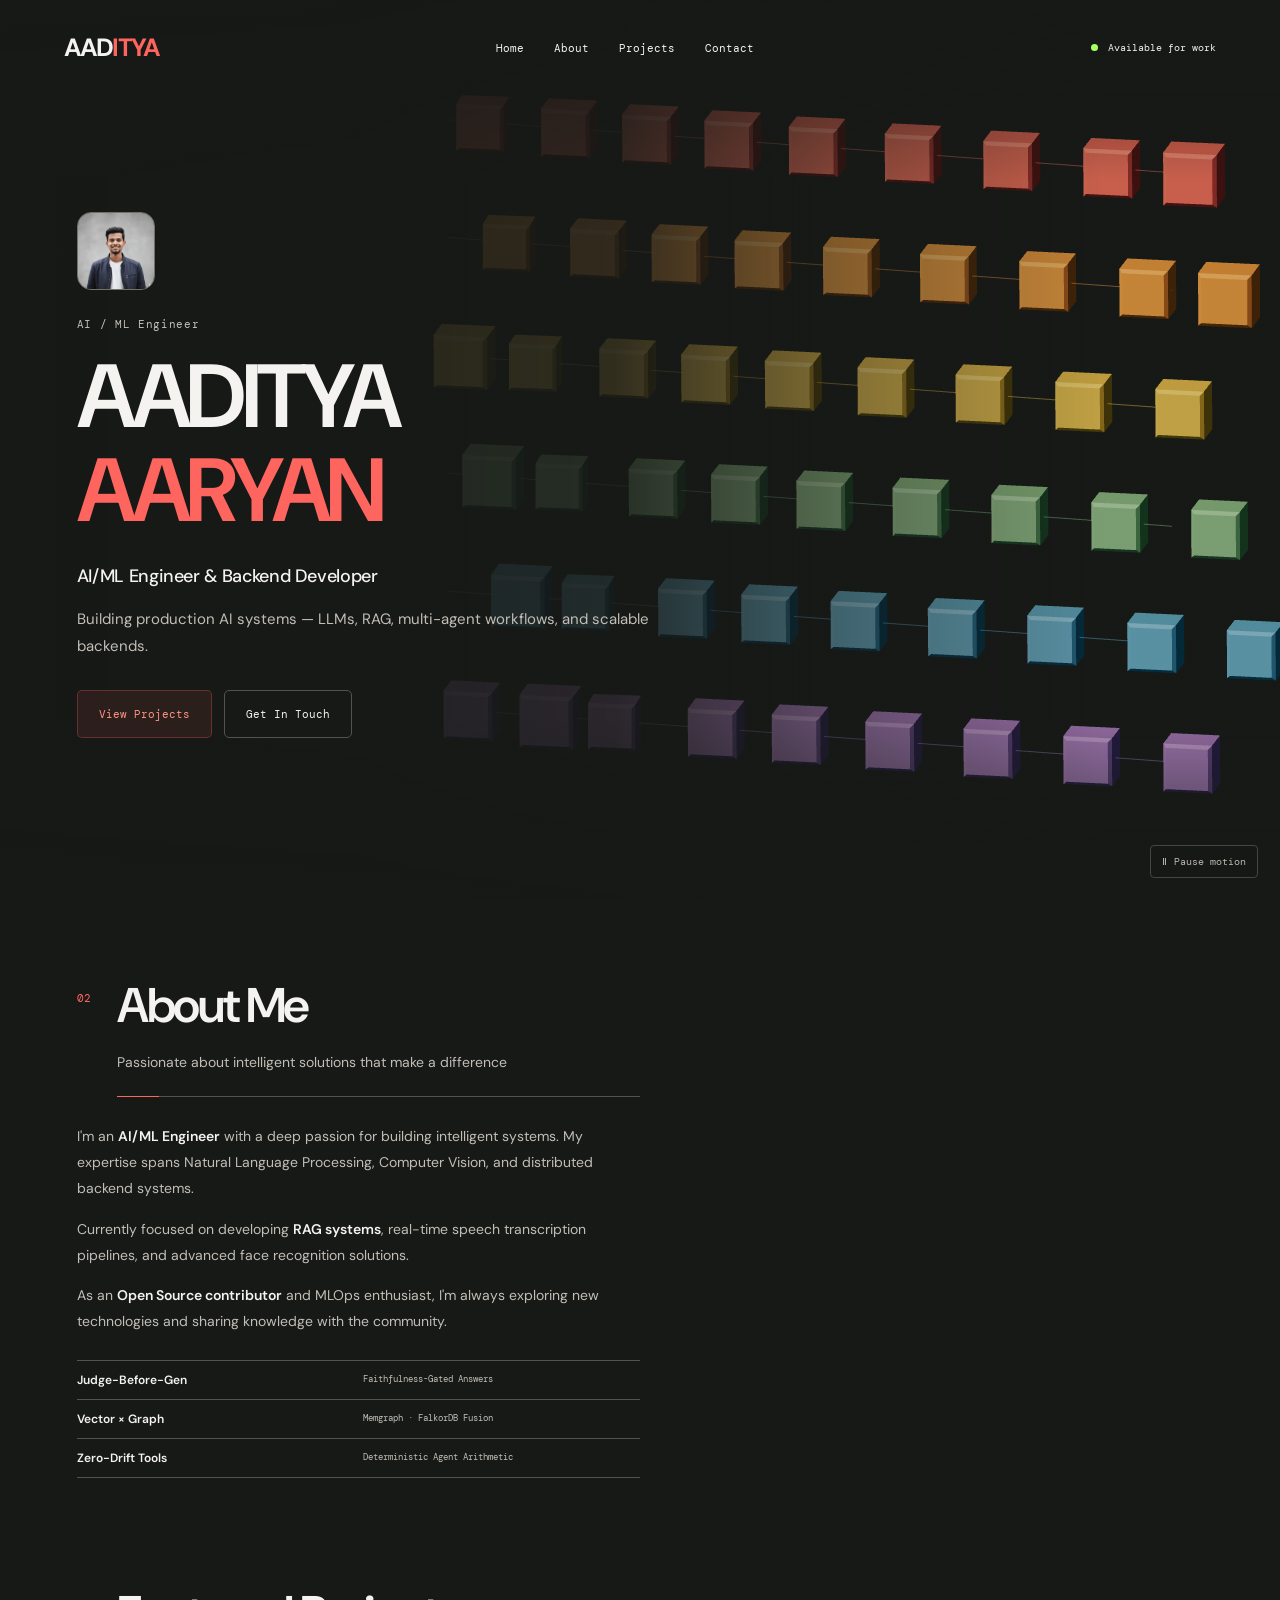
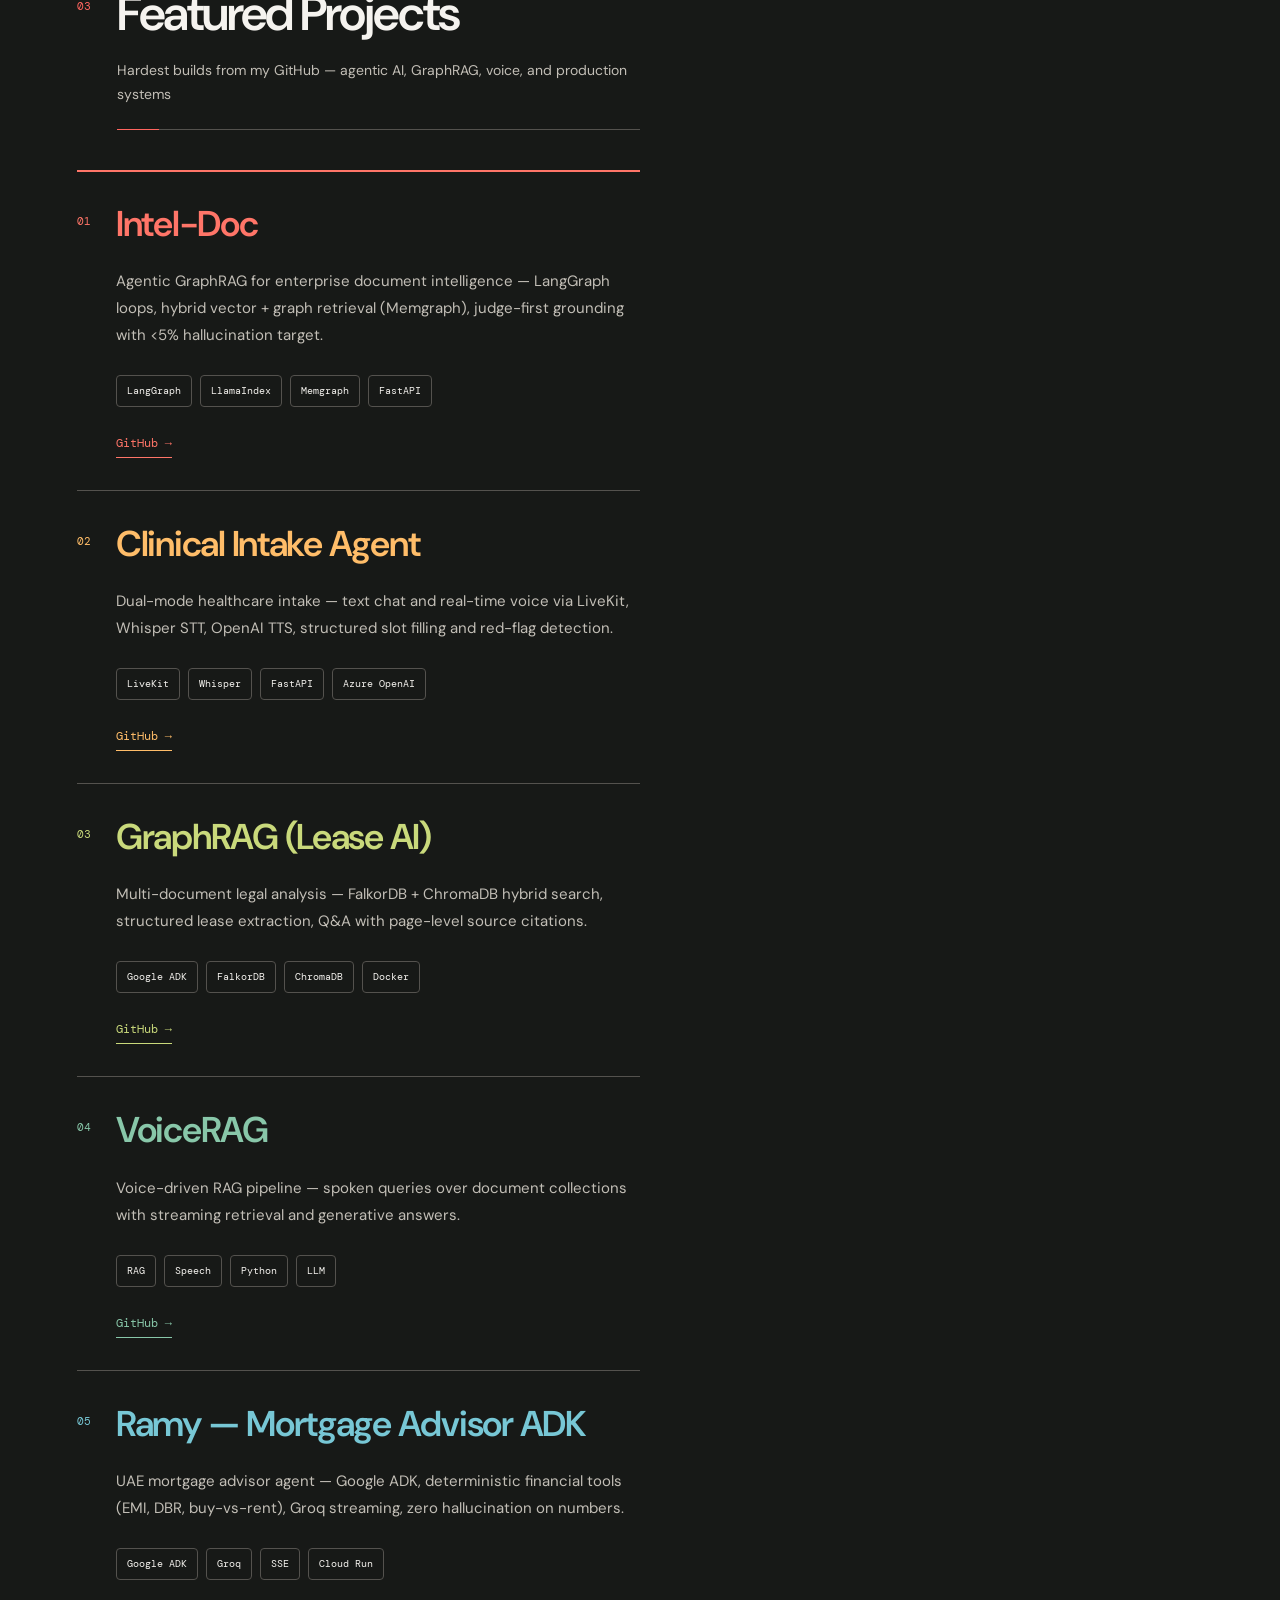
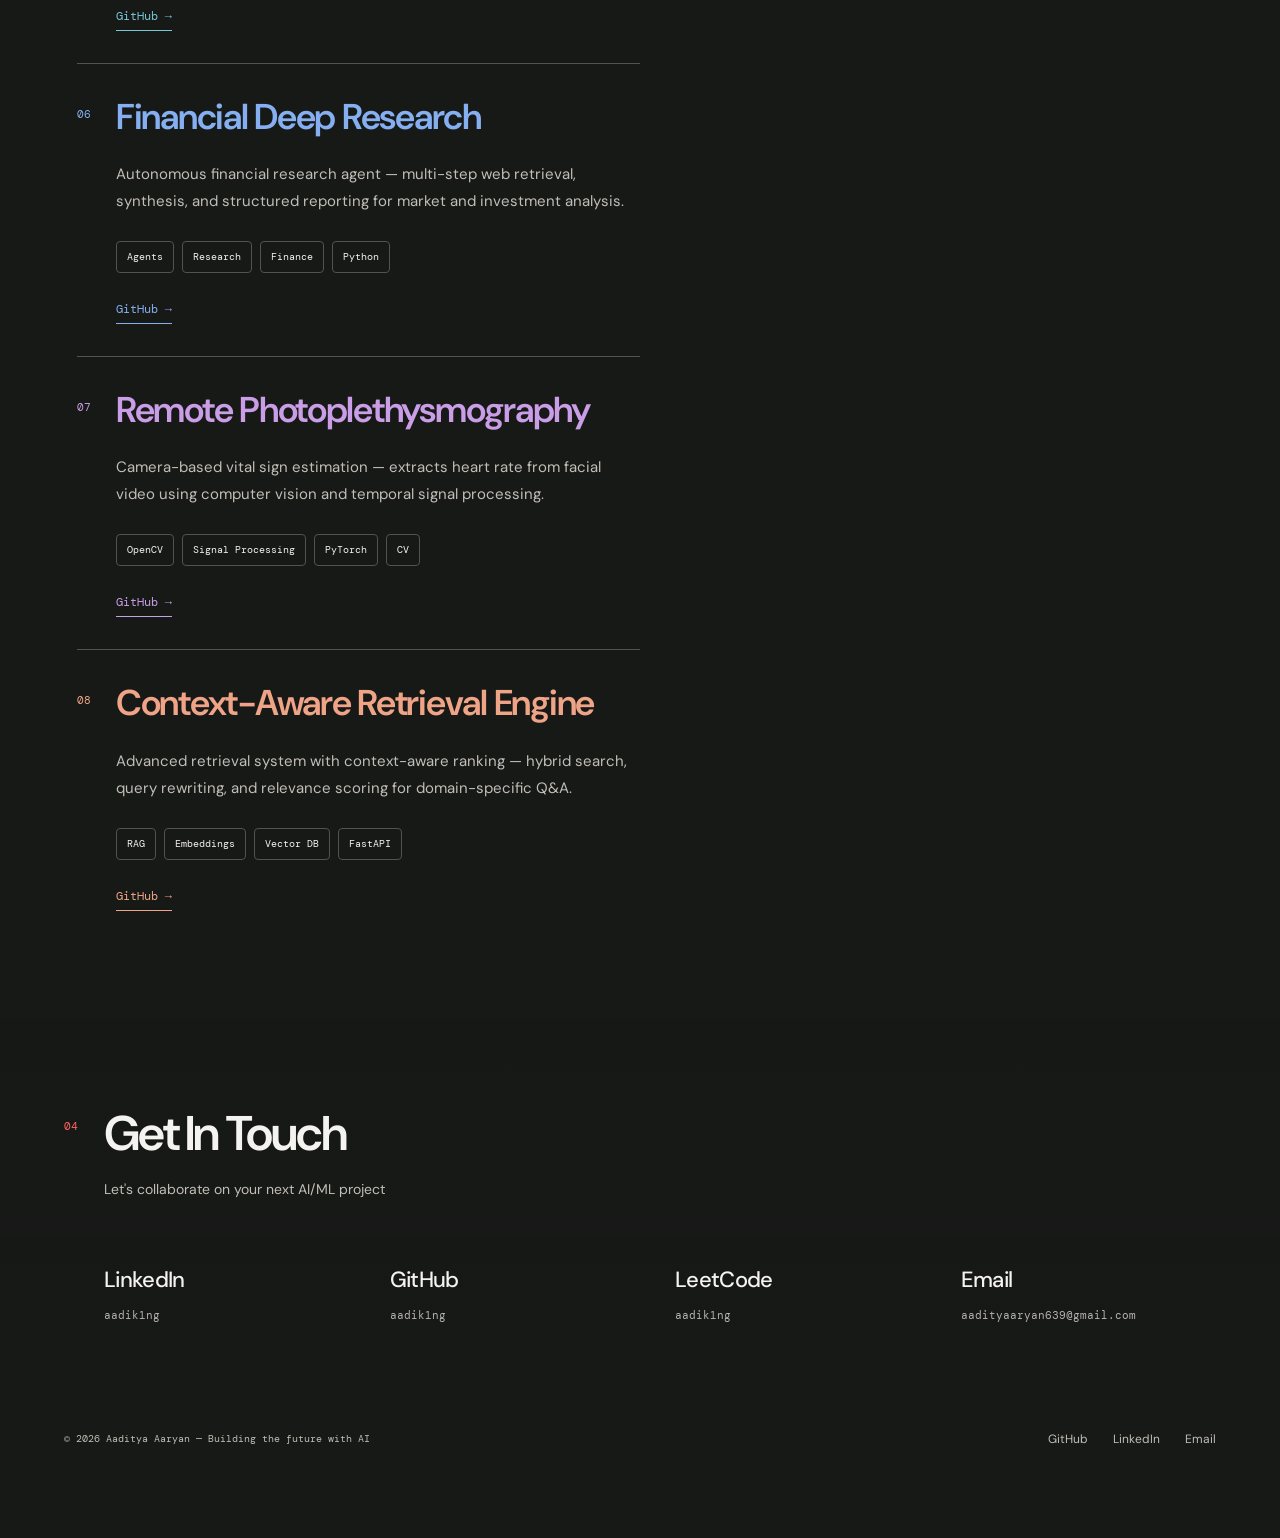
==== commit bbd714a2: "Replace letter favicon with connected token mark" ====
--- a/index.html
+++ b/index.html
@@ -5,7 +5,8 @@
   <meta name="viewport" content="width=device-width, initial-scale=1.0">
   <meta name="theme-color" content="#171917">
   <title>AADITYA — AI/ML Engineer</title>
-  <link rel="icon" href="data:image/svg+xml,%3Csvg xmlns='http://www.w3.org/2000/svg' viewBox='0 0 40 40'%3E%3Crect width='40' height='40' rx='10' fill='%23d74629'/%3E%3Cpath d='M10 29L20 10L30 29M14 23H26' fill='none' stroke='%23f2f0e9' stroke-width='3'/%3E%3C/svg%3E">
+  <link rel="icon" href="./favicon.ico?v=13" sizes="16x16 32x32 48x48">
+  <link rel="icon" type="image/svg+xml" href="./favicon.svg?v=13" sizes="any">
   <link rel="preconnect" href="https://fonts.googleapis.com">
   <link rel="preconnect" href="https://fonts.gstatic.com" crossorigin>
   <link href="https://fonts.googleapis.com/css2?family=DM+Sans:wght@400;500;600;650;700&family=DM+Mono:wght@400;500&family=Instrument+Serif:ital@0;1&display=swap" rel="stylesheet">
